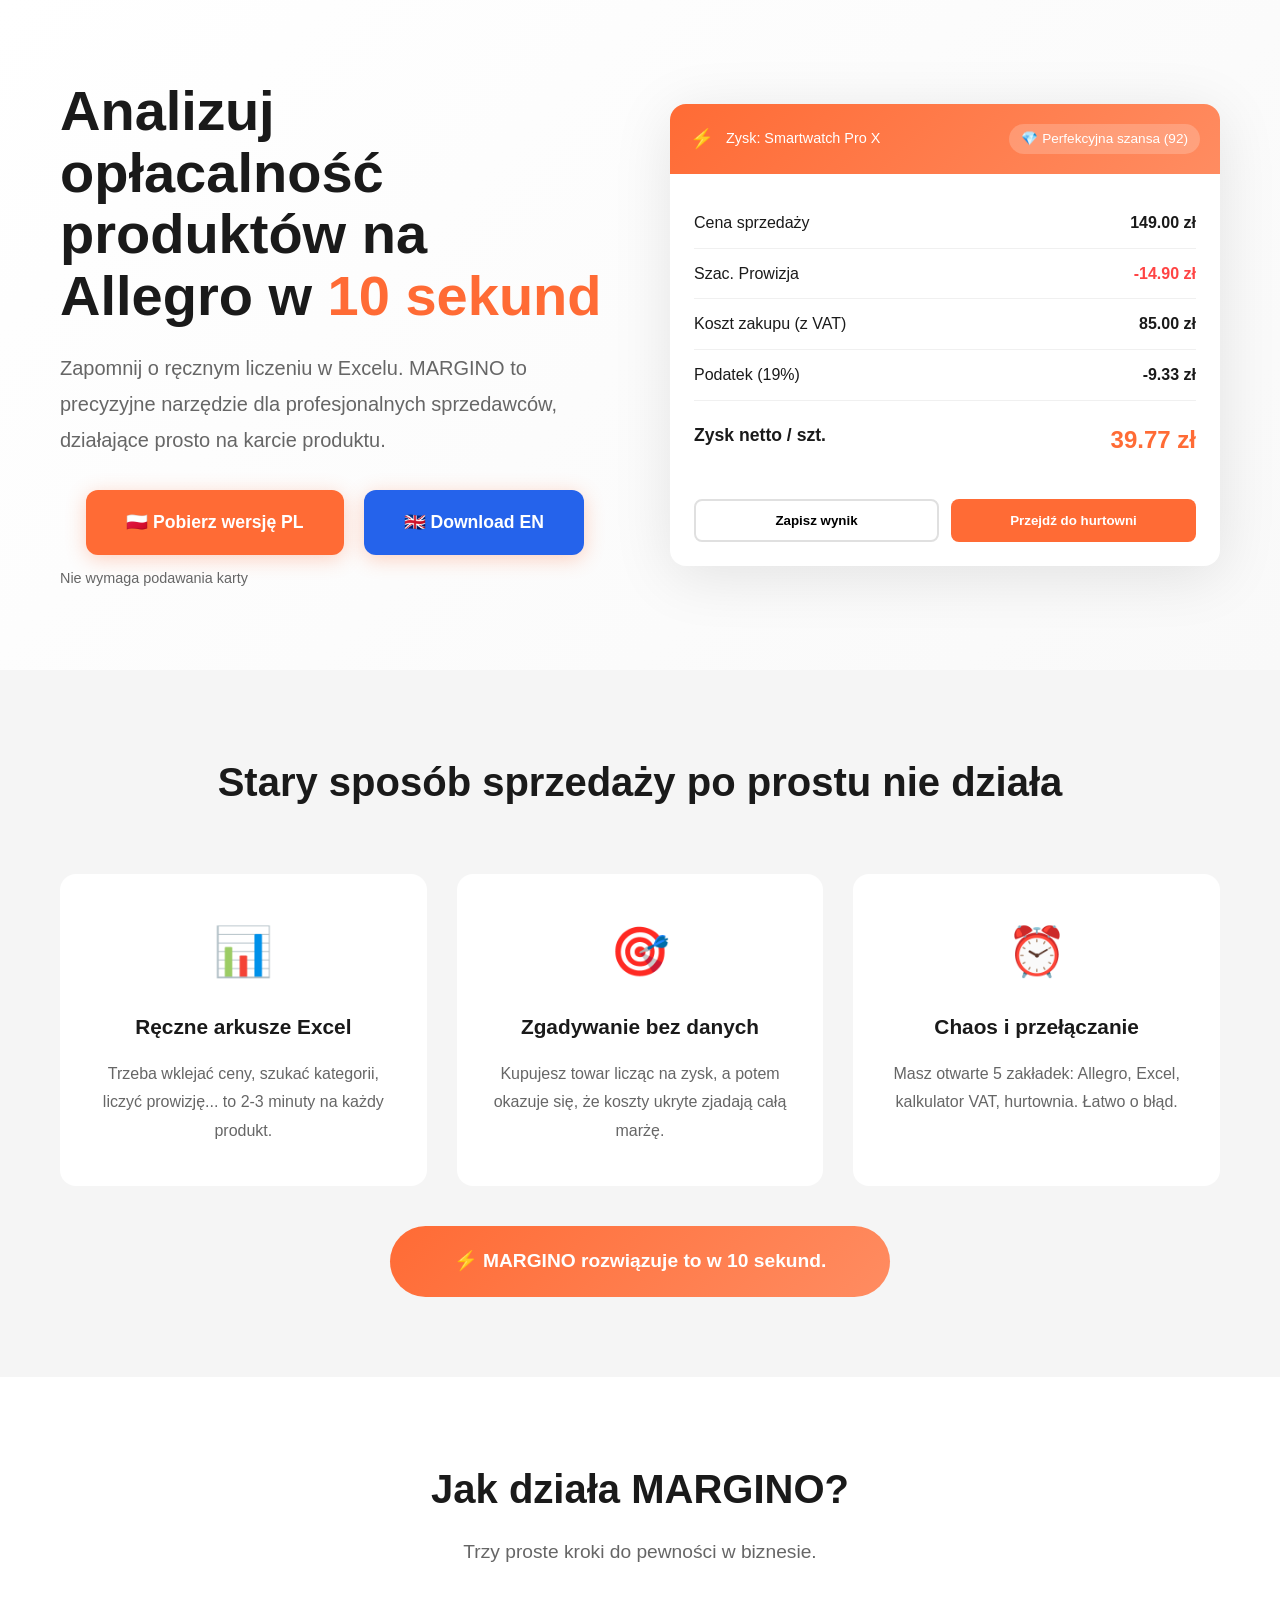
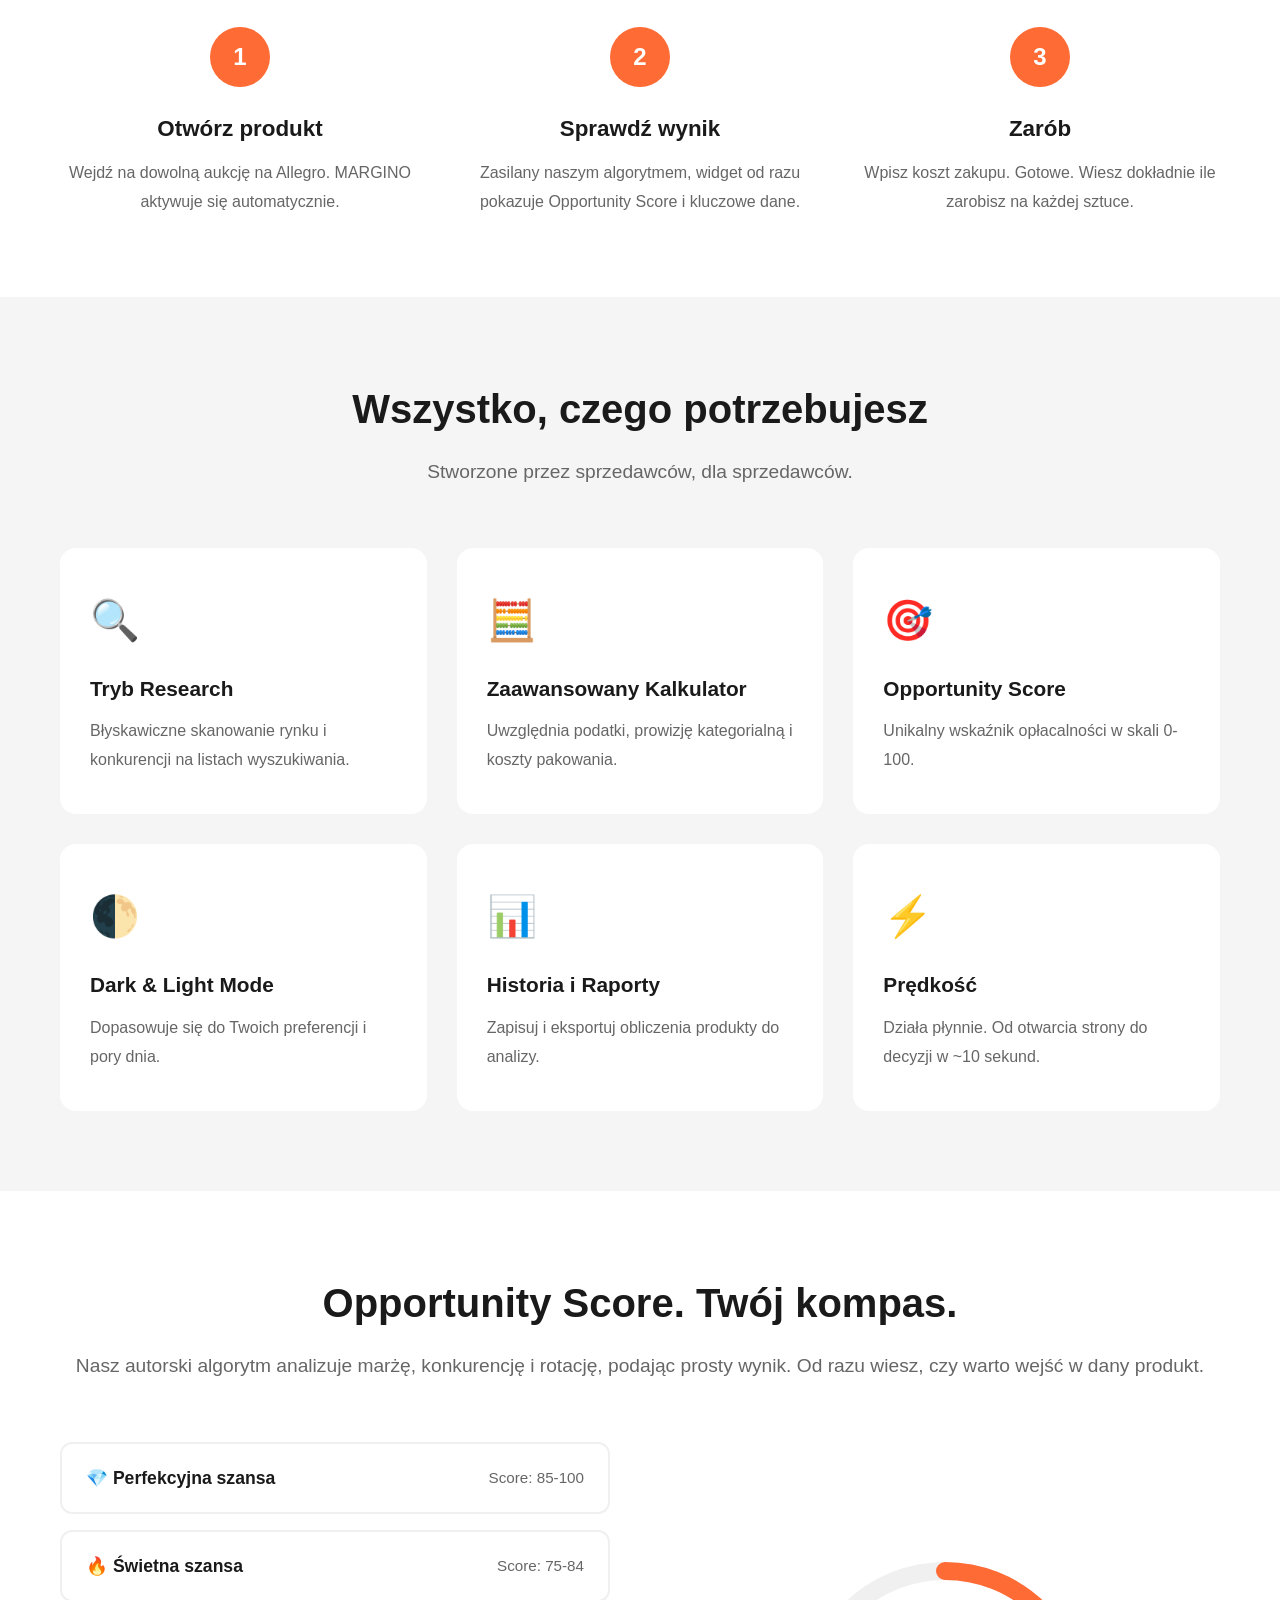
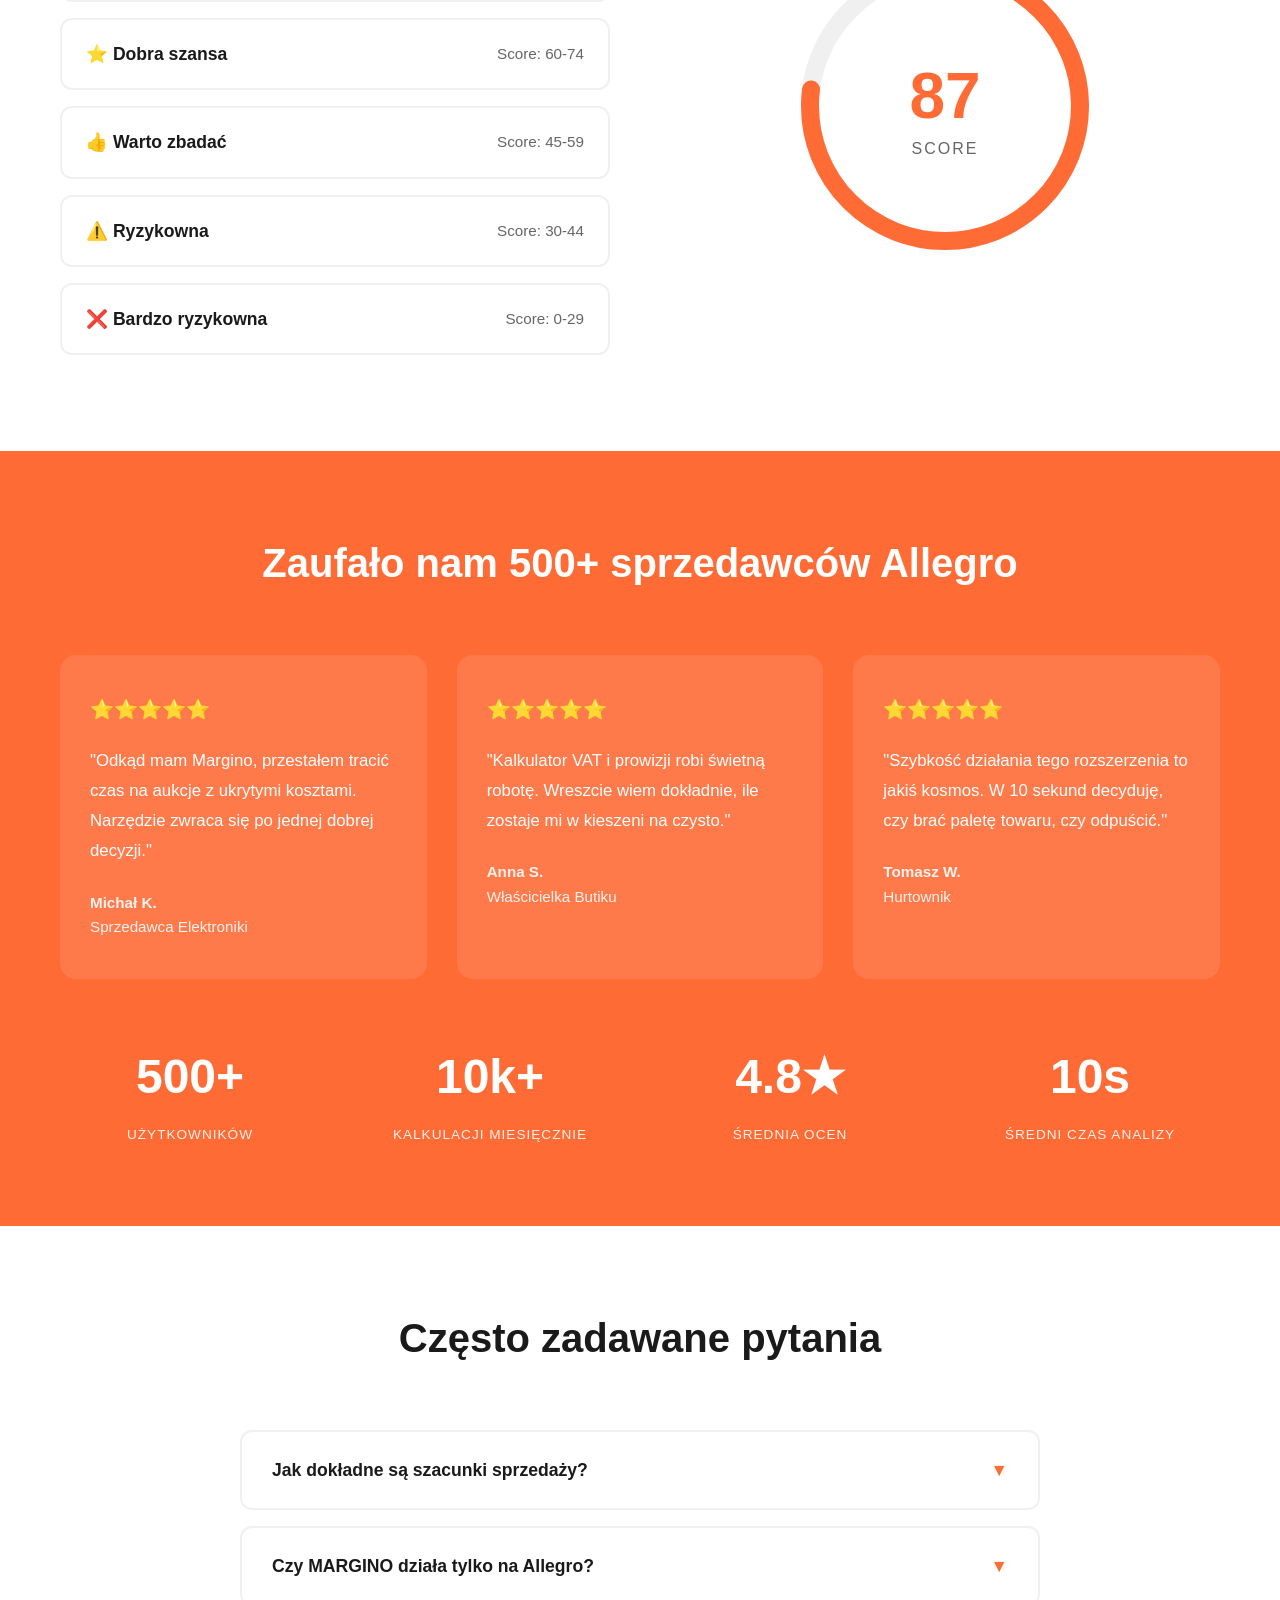
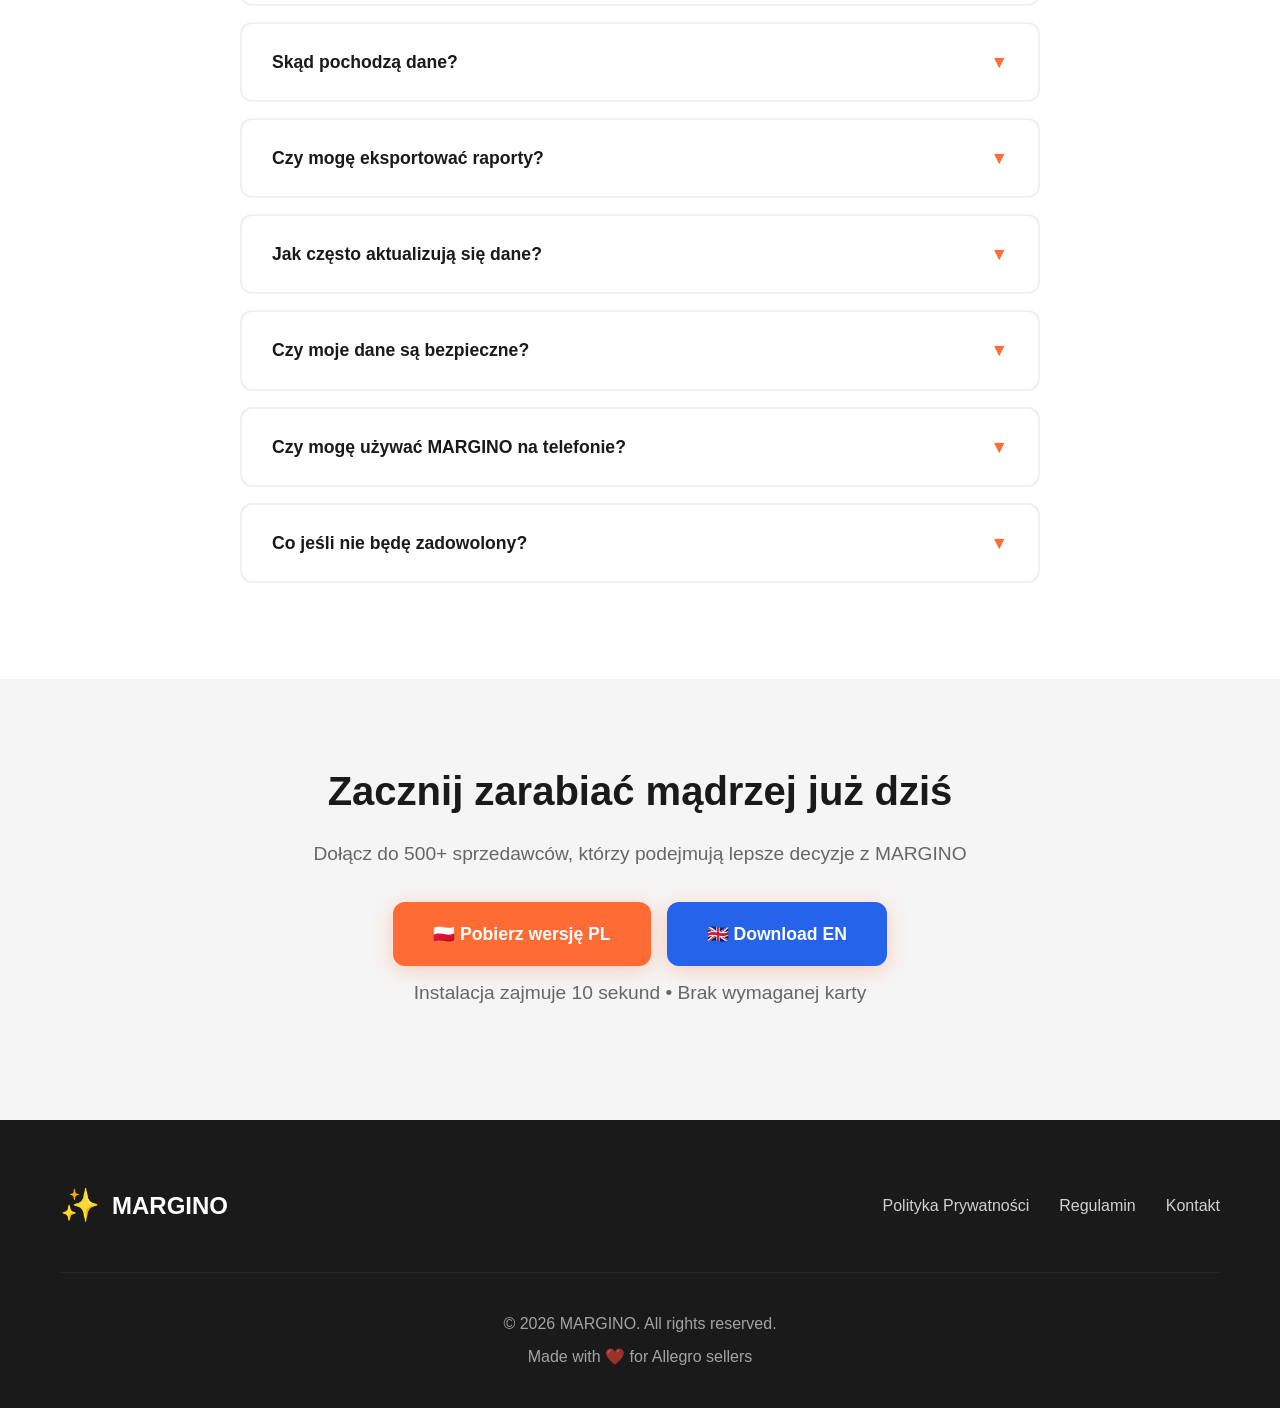
==== index.html @ a814ac91 "Add files via upload" ====
<!DOCTYPE html>
<html lang="pl">
<head>
    <meta charset="UTF-8">
    <meta name="viewport" content="width=device-width, initial-scale=1.0">
    <title>MARGINO - Unit Economics Calculator for Allegro</title>
    <link rel="stylesheet" href="style.css">
    <link rel="icon" type="image/x-icon" href="favicon.ico">
    <link rel="icon" type="image/png" href="favicon.png">
</head>
<body>
    <!-- HERO SECTION -->
    <section class="hero">
        <div class="container">
            <div class="hero-content">
                <div class="hero-left">
                    <h1>
                        Analizuj opłacalność produktów na Allegro w 
                        <span class="highlight">10 sekund</span>
                    </h1>
                    <p class="hero-description">
                        Zapomnij o ręcznym liczeniu w Excelu. MARGINO to precyzyjne narzędzie dla profesjonalnych sprzedawców, działające prosto na karcie produktu.
                    </p>
                    <div class="language-buttons">
                        <a href="https://chromewebstore.google.com/detail/margino-kalkulator-unit-e/cdjcccmcodccpoemkohonkpkbeaofabd?hl=pl" target="_blank" class="cta-button cta-pl">
                            🇵🇱 Pobierz wersję PL
                        </a>
                        <a href="#" class="cta-button cta-en">
                            🇬🇧 Download EN
                        </a>
                    </div>
                    <p class="cta-subtext">Nie wymaga podawania karty</p>
                </div>
                <div class="hero-right">
                    <div class="calculator-preview">
                        <div class="calc-header">
                            <span class="calc-icon">⚡</span>
                            <span>Zysk: Smartwatch Pro X</span>
                            <span class="calc-badge">💎 Perfekcyjna szansa (92)</span>
                        </div>
                        <div class="calc-body">
                            <div class="calc-row">
                                <span>Cena sprzedaży</span>
                                <span class="calc-value">149.00 zł</span>
                            </div>
                            <div class="calc-row">
                                <span>Szac. Prowizja</span>
                                <span class="calc-value negative">-14.90 zł</span>
                            </div>
                            <div class="calc-row">
                                <span>Koszt zakupu (z VAT)</span>
                                <span class="calc-value">85.00 zł</span>
                            </div>
                            <div class="calc-row">
                                <span>Podatek (19%)</span>
                                <span class="calc-value">-9.33 zł</span>
                            </div>
                            <div class="calc-total">
                                <span>Zysk netto / szt.</span>
                                <span class="calc-profit">39.77 zł</span>
                            </div>
                            <div class="calc-actions">
                                <button class="calc-btn-secondary">Zapisz wynik</button>
                                <button class="calc-btn-primary">Przejdź do hurtowni</button>
                            </div>
                        </div>
                    </div>
                </div>
            </div>
        </div>
    </section>

    <!-- OLD WAY SECTION -->
    <section class="old-way">
        <div class="container">
            <h2>Stary sposób sprzedaży po prostu nie działa</h2>
            <div class="pain-points">
                <div class="pain-card">
                    <div class="pain-icon">📊</div>
                    <h3>Ręczne arkusze Excel</h3>
                    <p>Trzeba wklejać ceny, szukać kategorii, liczyć prowizję... to 2-3 minuty na każdy produkt.</p>
                </div>
                <div class="pain-card">
                    <div class="pain-icon">🎯</div>
                    <h3>Zgadywanie bez danych</h3>
                    <p>Kupujesz towar licząc na zysk, a potem okazuje się, że koszty ukryte zjadają całą marżę.</p>
                </div>
                <div class="pain-card">
                    <div class="pain-icon">⏰</div>
                    <h3>Chaos i przełączanie</h3>
                    <p>Masz otwarte 5 zakładek: Allegro, Excel, kalkulator VAT, hurtownia. Łatwo o błąd.</p>
                </div>
            </div>
            <div class="solution-badge">
                ⚡ MARGINO rozwiązuje to w 10 sekund.
            </div>
        </div>
    </section>

    <!-- HOW IT WORKS -->
    <section class="how-it-works">
        <div class="container">
            <h2>Jak działa MARGINO?</h2>
            <p class="section-subtitle">Trzy proste kroki do pewności w biznesie.</p>
            <div class="steps">
                <div class="step">
                    <div class="step-number">1</div>
                    <h3>Otwórz produkt</h3>
                    <p>Wejdź na dowolną aukcję na Allegro. MARGINO aktywuje się automatycznie.</p>
                </div>
                <div class="step">
                    <div class="step-number">2</div>
                    <h3>Sprawdź wynik</h3>
                    <p>Zasilany naszym algorytmem, widget od razu pokazuje Opportunity Score i kluczowe dane.</p>
                </div>
                <div class="step">
                    <div class="step-number">3</div>
                    <h3>Zarób</h3>
                    <p>Wpisz koszt zakupu. Gotowe. Wiesz dokładnie ile zarobisz na każdej sztuce.</p>
                </div>
            </div>
        </div>
    </section>

    <!-- FEATURES -->
    <section class="features">
        <div class="container">
            <h2>Wszystko, czego potrzebujesz</h2>
            <p class="section-subtitle">Stworzone przez sprzedawców, dla sprzedawców.</p>
            <div class="features-grid">
                <div class="feature-card">
                    <div class="feature-icon">🔍</div>
                    <h3>Tryb Research</h3>
                    <p>Błyskawiczne skanowanie rynku i konkurencji na listach wyszukiwania.</p>
                </div>
                <div class="feature-card">
                    <div class="feature-icon">🧮</div>
                    <h3>Zaawansowany Kalkulator</h3>
                    <p>Uwzględnia podatki, prowizję kategorialną i koszty pakowania.</p>
                </div>
                <div class="feature-card">
                    <div class="feature-icon">🎯</div>
                    <h3>Opportunity Score</h3>
                    <p>Unikalny wskaźnik opłacalności w skali 0-100.</p>
                </div>
                <div class="feature-card">
                    <div class="feature-icon">🌓</div>
                    <h3>Dark & Light Mode</h3>
                    <p>Dopasowuje się do Twoich preferencji i pory dnia.</p>
                </div>
                <div class="feature-card">
                    <div class="feature-icon">📊</div>
                    <h3>Historia i Raporty</h3>
                    <p>Zapisuj i eksportuj obliczenia produkty do analizy.</p>
                </div>
                <div class="feature-card">
                    <div class="feature-icon">⚡</div>
                    <h3>Prędkość</h3>
                    <p>Działa płynnie. Od otwarcia strony do decyzji w ~10 sekund.</p>
                </div>
            </div>
        </div>
    </section>

    <!-- OPPORTUNITY SCORE -->
    <section class="opportunity-section">
        <div class="container">
            <h2>Opportunity Score. Twój kompas.</h2>
            <p class="section-subtitle">
                Nasz autorski algorytm analizuje marżę, konkurencję i rotację, podając prosty wynik. Od razu wiesz, czy warto wejść w dany produkt.
            </p>
            <div class="opportunity-content">
                <div class="opportunity-left">
                    <div class="score-card">
                        <div class="score-label">💎 Perfekcyjna szansa</div>
                        <div class="score-range">Score: 85-100</div>
                    </div>
                    <div class="score-card">
                        <div class="score-label">🔥 Świetna szansa</div>
                        <div class="score-range">Score: 75-84</div>
                    </div>
                    <div class="score-card">
                        <div class="score-label">⭐ Dobra szansa</div>
                        <div class="score-range">Score: 60-74</div>
                    </div>
                    <div class="score-card">
                        <div class="score-label">👍 Warto zbadać</div>
                        <div class="score-range">Score: 45-59</div>
                    </div>
                    <div class="score-card">
                        <div class="score-label">⚠️ Ryzykowna</div>
                        <div class="score-range">Score: 30-44</div>
                    </div>
                    <div class="score-card">
                        <div class="score-label">❌ Bardzo ryzykowna</div>
                        <div class="score-range">Score: 0-29</div>
                    </div>
                </div>
                <div class="opportunity-right">
                    <div class="score-circle">
                        <svg viewBox="0 0 200 200">
                            <circle cx="100" cy="100" r="90" fill="none" stroke="#f0f0f0" stroke-width="12"/>
                            <circle cx="100" cy="100" r="90" fill="none" stroke="#FF6B35" stroke-width="12" 
                                    stroke-dasharray="565" stroke-dashoffset="130" stroke-linecap="round"
                                    transform="rotate(-90 100 100)"/>
                        </svg>
                        <div class="score-number">87</div>
                        <div class="score-text">SCORE</div>
                    </div>
                </div>
            </div>
        </div>
    </section>

    <!-- SOCIAL PROOF -->
    <section class="social-proof">
        <div class="container">
            <h2>Zaufało nam 500+ sprzedawców Allegro</h2>
            <div class="testimonials">
                <div class="testimonial">
                    <div class="stars">⭐⭐⭐⭐⭐</div>
                    <p>"Odkąd mam Margino, przestałem tracić czas na aukcje z ukrytymi kosztami. Narzędzie zwraca się po jednej dobrej decyzji."</p>
                    <div class="author">
                        <strong>Michał K.</strong><br>
                        Sprzedawca Elektroniki
                    </div>
                </div>
                <div class="testimonial">
                    <div class="stars">⭐⭐⭐⭐⭐</div>
                    <p>"Kalkulator VAT i prowizji robi świetną robotę. Wreszcie wiem dokładnie, ile zostaje mi w kieszeni na czysto."</p>
                    <div class="author">
                        <strong>Anna S.</strong><br>
                        Właścicielka Butiku
                    </div>
                </div>
                <div class="testimonial">
                    <div class="stars">⭐⭐⭐⭐⭐</div>
                    <p>"Szybkość działania tego rozszerzenia to jakiś kosmos. W 10 sekund decyduję, czy brać paletę towaru, czy odpuścić."</p>
                    <div class="author">
                        <strong>Tomasz W.</strong><br>
                        Hurtownik
                    </div>
                </div>
            </div>
            <div class="stats">
                <div class="stat">
                    <div class="stat-number">500+</div>
                    <div class="stat-label">UŻYTKOWNIKÓW</div>
                </div>
                <div class="stat">
                    <div class="stat-number">10k+</div>
                    <div class="stat-label">KALKULACJI MIESIĘCZNIE</div>
                </div>
                <div class="stat">
                    <div class="stat-number">4.8★</div>
                    <div class="stat-label">ŚREDNIA OCEN</div>
                </div>
                <div class="stat">
                    <div class="stat-number">10s</div>
                    <div class="stat-label">ŚREDNI CZAS ANALIZY</div>
                </div>
            </div>
        </div>
    </section>

    <!-- FAQ -->
    <section class="faq">
        <div class="container">
            <h2>Często zadawane pytania</h2>
            <div class="faq-list">
                <div class="faq-item">
                    <div class="faq-question">
                        Jak dokładne są szacunki sprzedaży?
                        <span class="faq-arrow">▼</span>
                    </div>
                    <div class="faq-answer">
                        <p>Nasze szacunki bazują na publicznych danych z Allegro oraz własnym algorytmie analizującym historię sprzedaży podobnych produktów. Dokładność wynosi średnio 85-90%, ale pamiętaj, że rzeczywiste wyniki mogą się różnić w zależności od sezonowości, konkurencji i jakości oferty.</p>
                    </div>
                </div>
                <div class="faq-item">
                    <div class="faq-question">
                        Czy MARGINO działa tylko na Allegro?
                        <span class="faq-arrow">▼</span>
                    </div>
                    <div class="faq-answer">
                        <p>Tak, obecnie MARGINO jest zoptymalizowane wyłącznie dla platformy Allegro. Pracujemy nad wsparciem dla innych platform e-commerce w przyszłości.</p>
                    </div>
                </div>
                <div class="faq-item">
                    <div class="faq-question">
                        Skąd pochodzą dane?
                        <span class="faq-arrow">▼</span>
                    </div>
                    <div class="faq-answer">
                        <p>Pobieramy dane bezpośrednio ze stron produktów Allegro podczas Twojego przeglądania oraz z publicznych baz, nie łamiąc regulaminu platformy. Wszystkie informacje są dostępne publicznie i nie wymagają specjalnego dostępu.</p>
                    </div>
                </div>
                <div class="faq-item">
                    <div class="faq-question">
                        Czy mogę eksportować raporty?
                        <span class="faq-arrow">▼</span>
                    </div>
                    <div class="faq-answer">
                        <p>Tak! W wersji PRO możesz eksportować raporty do formatu CSV i Excel. Wersja darmowa pozwala na zapisywanie historii obliczeń w rozszerzeniu, ale bez możliwości eksportu.</p>
                    </div>
                </div>
                <div class="faq-item">
                    <div class="faq-question">
                        Jak często aktualizują się dane?
                        <span class="faq-arrow">▼</span>
                    </div>
                    <div class="faq-answer">
                        <p>Dane są pobierane w czasie rzeczywistym przy każdym otwarciu strony produktu. Szacunki sprzedaży i konkurencji aktualizują się automatycznie, więc zawsze widzisz najbardziej aktualne informacje.</p>
                    </div>
                </div>
                <div class="faq-item">
                    <div class="faq-question">
                        Czy moje dane są bezpieczne?
                        <span class="faq-arrow">▼</span>
                    </div>
                    <div class="faq-answer">
                        <p>Absolutnie. MARGINO działa lokalnie w Twojej przeglądarce i nie wysyła żadnych danych osobowych na zewnętrzne serwery. Wszystkie kalkulacje i zapisane oferty są przechowywane tylko na Twoim urządzeniu. Więcej w naszej <a href="privacy-policy.html">Polityce Prywatności</a>.</p>
                    </div>
                </div>
                <div class="faq-item">
                    <div class="faq-question">
                        Czy mogę używać MARGINO na telefonie?
                        <span class="faq-arrow">▼</span>
                    </div>
                    <div class="faq-answer">
                        <p>MARGINO działa obecnie tylko w przeglądarkach desktop Chrome, Edge i innych opartych na Chromium. Wersja mobilna jest w planach rozwojowych.</p>
                    </div>
                </div>
                <div class="faq-item">
                    <div class="faq-question">
                        Co jeśli nie będę zadowolony?
                        <span class="faq-arrow">▼</span>
                    </div>
                    <div class="faq-answer">
                        <p>Wersja darmowa jest całkowicie bezpłatna i możesz ją testować bez zobowiązań. Jeśli korzystasz z wersji PRO i nie jesteś zadowolony, oferujemy 14-dniową gwarancję zwrotu pieniędzy bez pytania o powód.</p>
                    </div>
                </div>
            </div>
        </div>
    </section>

    <!-- FOOTER CTA -->
    <section class="footer-cta">
        <div class="container">
            <h2>Zacznij zarabiać mądrzej już dziś</h2>
            <p>Dołącz do 500+ sprzedawców, którzy podejmują lepsze decyzje z MARGINO</p>
            <div style="display:flex;justify-content:center;align-items:center;gap:16px;flex-wrap:wrap;">
                <a href="https://chromewebstore.google.com/detail/margino-kalkulator-unit-e/cdjcccmcodccpoemkohonkpkbeaofabd?hl=pl" target="_blank" class="cta-button cta-pl" style="width:auto;">🇵🇱 Pobierz wersję PL</a>
                <a href="#" class="cta-button cta-en" style="width:auto;">🇬🇧 Download EN</a>
            </div>
            <p class="cta-subtext">Instalacja zajmuje 10 sekund • Brak wymaganej karty</p>
        </div>
    </section>

    <!-- FOOTER -->
    <footer class="footer">
        <div class="container">
            <div class="footer-content">
                <div class="footer-logo">
                    <span class="logo-icon">✨</span>
                    <span class="logo-text">MARGINO</span>
                </div>
                <div class="footer-links">
                    <a href="privacy-policy.html">Polityka Prywatności</a>
                    <a href="terms.html">Regulamin</a>
                    <a href="contact.html">Kontakt</a>
                </div>
            </div>
            <div class="footer-bottom">
                <p>© 2026 MARGINO. All rights reserved.</p>
                <p>Made with ❤️ for Allegro sellers</p>
            </div>
        </div>
    </footer>

    <script>
        // FAQ Accordion
        document.addEventListener('DOMContentLoaded', function() {
            const faqItems = document.querySelectorAll('.faq-item');
            
            faqItems.forEach(item => {
                const question = item.querySelector('.faq-question');
                
                question.addEventListener('click', () => {
                    // Close all other items
                    faqItems.forEach(otherItem => {
                        if (otherItem !== item && otherItem.classList.contains('active')) {
                            otherItem.classList.remove('active');
                        }
                    });
                    
                    // Toggle current item
                    item.classList.toggle('active');
                });
            });
        });
    </script>
</body>
</html>
---- style.css ----
* {
    margin: 0;
    padding: 0;
    box-sizing: border-box;
}

:root {
    --primary: #FF6B35;
    --primary-dark: #E85A28;
    --primary-light: #FF8C61;
    --dark: #1a1a1a;
    --gray: #666;
    --light-gray: #f5f5f5;
    --white: #ffffff;
}

body {
    font-family: -apple-system, BlinkMacSystemFont, 'Segoe UI', 'Roboto', sans-serif;
    line-height: 1.6;
    color: var(--dark);
}

.container {
    max-width: 1200px;
    margin: 0 auto;
    padding: 0 20px;
}

/* HERO SECTION */
.hero {
    background: linear-gradient(135deg, #fff 0%, #f9f9f9 100%);
    padding: 80px 0;
}

.hero-content {
    display: grid;
    grid-template-columns: 1fr 1fr;
    gap: 60px;
    align-items: center;
}

.hero h1 {
    font-size: 3.5rem;
    font-weight: 800;
    line-height: 1.1;
    margin-bottom: 24px;
    color: var(--dark);
}

.highlight {
    color: var(--primary);
}

.hero-description {
    font-size: 1.25rem;
    color: var(--gray);
    margin-bottom: 32px;
    line-height: 1.8;
}

.cta-button {
    display: inline-block;
    background: var(--primary);
    color: white;
    padding: 18px 40px;
    font-size: 1.1rem;
    font-weight: 600;
    border-radius: 12px;
    text-decoration: none;
    transition: all 0.3s;
    box-shadow: 0 4px 20px rgba(255, 107, 53, 0.3);
}

.cta-button:hover {
    background: var(--primary-dark);
    transform: translateY(-2px);
    box-shadow: 0 6px 30px rgba(255, 107, 53, 0.4);
}

.language-buttons {
    display: flex;
    flex-direction: row;
    justify-content: center;
    align-items: center;
    gap: 20px;
    flex-wrap: wrap;
    max-width: 700px;
    margin: 0 auto;
}

.language-buttons .cta-button {
    width: auto;
    text-align: center;
    padding: 18px 40px;
}

.cta-pl {
    background: var(--primary);
}

.cta-en {
    background: #2563eb;
}

.cta-en:hover {
    background: #1d4ed8;
}

@media (max-width: 768px) {
    .language-buttons {
        grid-template-columns: 1fr;
        max-width: 100%;
    }
}

.cta-subtext {
    color: var(--gray);
    font-size: 0.9rem;
    margin-top: 12px;
}

/* CALCULATOR PREVIEW */
.calculator-preview {
    background: white;
    border-radius: 16px;
    box-shadow: 0 10px 60px rgba(0,0,0,0.1);
    overflow: hidden;
}

.calc-header {
    background: linear-gradient(135deg, var(--primary) 0%, var(--primary-light) 100%);
    color: white;
    padding: 20px;
    display: flex;
    align-items: center;
    gap: 12px;
    font-size: 0.9rem;
}

.calc-icon {
    font-size: 1.2rem;
}

.calc-badge {
    margin-left: auto;
    background: rgba(255,255,255,0.2);
    padding: 4px 12px;
    border-radius: 20px;
    font-size: 0.85rem;
}

.calc-body {
    padding: 24px;
}

.calc-row {
    display: flex;
    justify-content: space-between;
    padding: 12px 0;
    border-bottom: 1px solid #f0f0f0;
}

.calc-value {
    font-weight: 600;
}

.negative {
    color: #ff4444;
}

.calc-total {
    display: flex;
    justify-content: space-between;
    padding: 20px 0;
    font-weight: 700;
    font-size: 1.1rem;
}

.calc-profit {
    color: var(--primary);
    font-size: 1.5rem;
}

.calc-actions {
    display: grid;
    grid-template-columns: 1fr 1fr;
    gap: 12px;
    margin-top: 20px;
}

.calc-btn-secondary {
    padding: 12px;
    border: 2px solid #e0e0e0;
    background: white;
    border-radius: 8px;
    font-weight: 600;
    cursor: pointer;
}

.calc-btn-primary {
    padding: 12px;
    background: var(--primary);
    color: white;
    border: none;
    border-radius: 8px;
    font-weight: 600;
    cursor: pointer;
}

/* OLD WAY SECTION */
.old-way {
    padding: 80px 0;
    background: var(--light-gray);
}

.old-way h2 {
    text-align: center;
    font-size: 2.5rem;
    margin-bottom: 60px;
}

.pain-points {
    display: grid;
    grid-template-columns: repeat(3, 1fr);
    gap: 30px;
    margin-bottom: 40px;
}

.pain-card {
    background: white;
    padding: 40px 30px;
    border-radius: 16px;
    text-align: center;
}

.pain-icon {
    font-size: 3rem;
    margin-bottom: 20px;
}

.pain-card h3 {
    font-size: 1.3rem;
    margin-bottom: 16px;
}

.pain-card p {
    color: var(--gray);
    line-height: 1.8;
}

.solution-badge {
    background: linear-gradient(135deg, var(--primary) 0%, var(--primary-light) 100%);
    color: white;
    text-align: center;
    padding: 20px;
    border-radius: 50px;
    font-weight: 600;
    font-size: 1.2rem;
    max-width: 500px;
    margin: 0 auto;
}

/* HOW IT WORKS */
.how-it-works {
    padding: 80px 0;
}

.how-it-works h2 {
    text-align: center;
    font-size: 2.5rem;
    margin-bottom: 16px;
}

.section-subtitle {
    text-align: center;
    font-size: 1.2rem;
    color: var(--gray);
    margin-bottom: 60px;
}

.steps {
    display: grid;
    grid-template-columns: repeat(3, 1fr);
    gap: 40px;
}

.step {
    text-align: center;
}

.step-number {
    width: 60px;
    height: 60px;
    background: var(--primary);
    color: white;
    border-radius: 50%;
    display: flex;
    align-items: center;
    justify-content: center;
    font-size: 1.5rem;
    font-weight: 700;
    margin: 0 auto 24px;
}

.step h3 {
    font-size: 1.4rem;
    margin-bottom: 12px;
}

.step p {
    color: var(--gray);
    line-height: 1.8;
}

/* FEATURES */
.features {
    padding: 80px 0;
    background: var(--light-gray);
}

.features h2 {
    text-align: center;
    font-size: 2.5rem;
    margin-bottom: 16px;
}

.features-grid {
    display: grid;
    grid-template-columns: repeat(3, 1fr);
    gap: 30px;
}

.feature-card {
    background: white;
    padding: 40px 30px;
    border-radius: 16px;
    transition: transform 0.3s;
}

.feature-card:hover {
    transform: translateY(-5px);
}

.feature-icon {
    font-size: 2.5rem;
    margin-bottom: 20px;
}

.feature-card h3 {
    font-size: 1.3rem;
    margin-bottom: 12px;
}

.feature-card p {
    color: var(--gray);
    line-height: 1.8;
}

/* OPPORTUNITY SECTION */
.opportunity-section {
    padding: 80px 0;
}

.opportunity-section h2 {
    text-align: center;
    font-size: 2.5rem;
    margin-bottom: 16px;
}

.opportunity-content {
    display: grid;
    grid-template-columns: 1fr 1fr;
    gap: 60px;
    margin-top: 60px;
}

.score-card {
    background: white;
    border: 2px solid #f0f0f0;
    padding: 20px 24px;
    border-radius: 12px;
    margin-bottom: 16px;
    display: flex;
    justify-content: space-between;
    align-items: center;
}

.score-label {
    font-weight: 600;
    font-size: 1.1rem;
}

.score-range {
    color: var(--gray);
    font-size: 0.95rem;
}

.opportunity-right {
    display: flex;
    align-items: center;
    justify-content: center;
}

.score-circle {
    position: relative;
    width: 300px;
    height: 300px;
}

.score-circle svg {
    width: 100%;
    height: 100%;
}

.score-number {
    position: absolute;
    top: 50%;
    left: 50%;
    transform: translate(-50%, -60%);
    font-size: 4rem;
    font-weight: 800;
    color: var(--primary);
}

.score-text {
    position: absolute;
    top: 60%;
    left: 50%;
    transform: translateX(-50%);
    font-size: 1rem;
    color: var(--gray);
    letter-spacing: 2px;
}

/* SOCIAL PROOF */
.social-proof {
    padding: 80px 0;
    background: var(--primary);
    color: white;
}

.social-proof h2 {
    text-align: center;
    font-size: 2.5rem;
    margin-bottom: 60px;
}

.testimonials {
    display: grid;
    grid-template-columns: repeat(3, 1fr);
    gap: 30px;
    margin-bottom: 60px;
}

.testimonial {
    background: rgba(255,255,255,0.1);
    padding: 40px 30px;
    border-radius: 16px;
}

.stars {
    font-size: 1.2rem;
    margin-bottom: 20px;
}

.testimonial p {
    font-size: 1.05rem;
    line-height: 1.8;
    margin-bottom: 24px;
}

.author {
    font-size: 0.95rem;
    opacity: 0.9;
}

.stats {
    display: grid;
    grid-template-columns: repeat(4, 1fr);
    gap: 40px;
    text-align: center;
}

.stat-number {
    font-size: 3rem;
    font-weight: 800;
    margin-bottom: 8px;
}

.stat-label {
    font-size: 0.85rem;
    opacity: 0.9;
    letter-spacing: 1px;
}

/* FAQ */
.faq {
    padding: 80px 0;
}

.faq h2 {
    text-align: center;
    font-size: 2.5rem;
    margin-bottom: 60px;
}

.faq-list {
    max-width: 800px;
    margin: 0 auto;
}

.faq-item {
    background: white;
    border: 2px solid #f0f0f0;
    padding: 0;
    border-radius: 12px;
    margin-bottom: 16px;
    cursor: pointer;
    transition: all 0.3s;
    overflow: hidden;
}

.faq-item:hover {
    border-color: var(--primary);
}

.faq-item.active {
    border-color: var(--primary);
}

.faq-question {
    font-weight: 600;
    font-size: 1.1rem;
    padding: 24px 30px;
    display: flex;
    justify-content: space-between;
    align-items: center;
    user-select: none;
}

.faq-arrow {
    transition: transform 0.3s;
    color: var(--primary);
}

.faq-item.active .faq-arrow {
    transform: rotate(180deg);
}

.faq-answer {
    max-height: 0;
    overflow: hidden;
    transition: max-height 0.3s ease-out;
    padding: 0 30px;
}

.faq-item.active .faq-answer {
    max-height: 500px;
    padding: 0 30px 24px;
}

.faq-answer p {
    color: var(--gray);
    line-height: 1.8;
    margin: 0;
}

.faq-answer a {
    color: var(--primary);
    text-decoration: none;
}

.faq-answer a:hover {
    text-decoration: underline;
}

/* FOOTER CTA */
.footer-cta {
    padding: 80px 0;
    background: var(--light-gray);
    text-align: center;
}

.footer-cta h2 {
    font-size: 2.5rem;
    margin-bottom: 16px;
}

.footer-cta p {
    font-size: 1.2rem;
    color: var(--gray);
    margin-bottom: 32px;
}

/* FOOTER */
.footer {
    background: var(--dark);
    color: white;
    padding: 60px 0 30px;
}

.footer-content {
    display: flex;
    justify-content: space-between;
    align-items: center;
    margin-bottom: 40px;
}

.footer-logo {
    display: flex;
    align-items: center;
    gap: 12px;
    font-size: 1.5rem;
    font-weight: 700;
}

.logo-icon {
    font-size: 2rem;
}

.footer-links {
    display: flex;
    gap: 30px;
}

.footer-links a {
    color: white;
    text-decoration: none;
    opacity: 0.8;
    transition: opacity 0.3s;
}

.footer-links a:hover {
    opacity: 1;
}

.footer-bottom {
    text-align: center;
    padding-top: 30px;
    border-top: 1px solid rgba(255,255,255,0.1);
    opacity: 0.6;
}

.footer-bottom p {
    margin: 8px 0;
}

/* RESPONSIVE */
@media (max-width: 968px) {
    .hero-content {
        grid-template-columns: 1fr;
        gap: 40px;
    }
    
    .hero h1 {
        font-size: 2.5rem;
    }
    
    .pain-points,
    .steps,
    .features-grid,
    .testimonials {
        grid-template-columns: 1fr;
    }
    
    .opportunity-content {
        grid-template-columns: 1fr;
    }
    
    .stats {
        grid-template-columns: repeat(2, 1fr);
    }
}
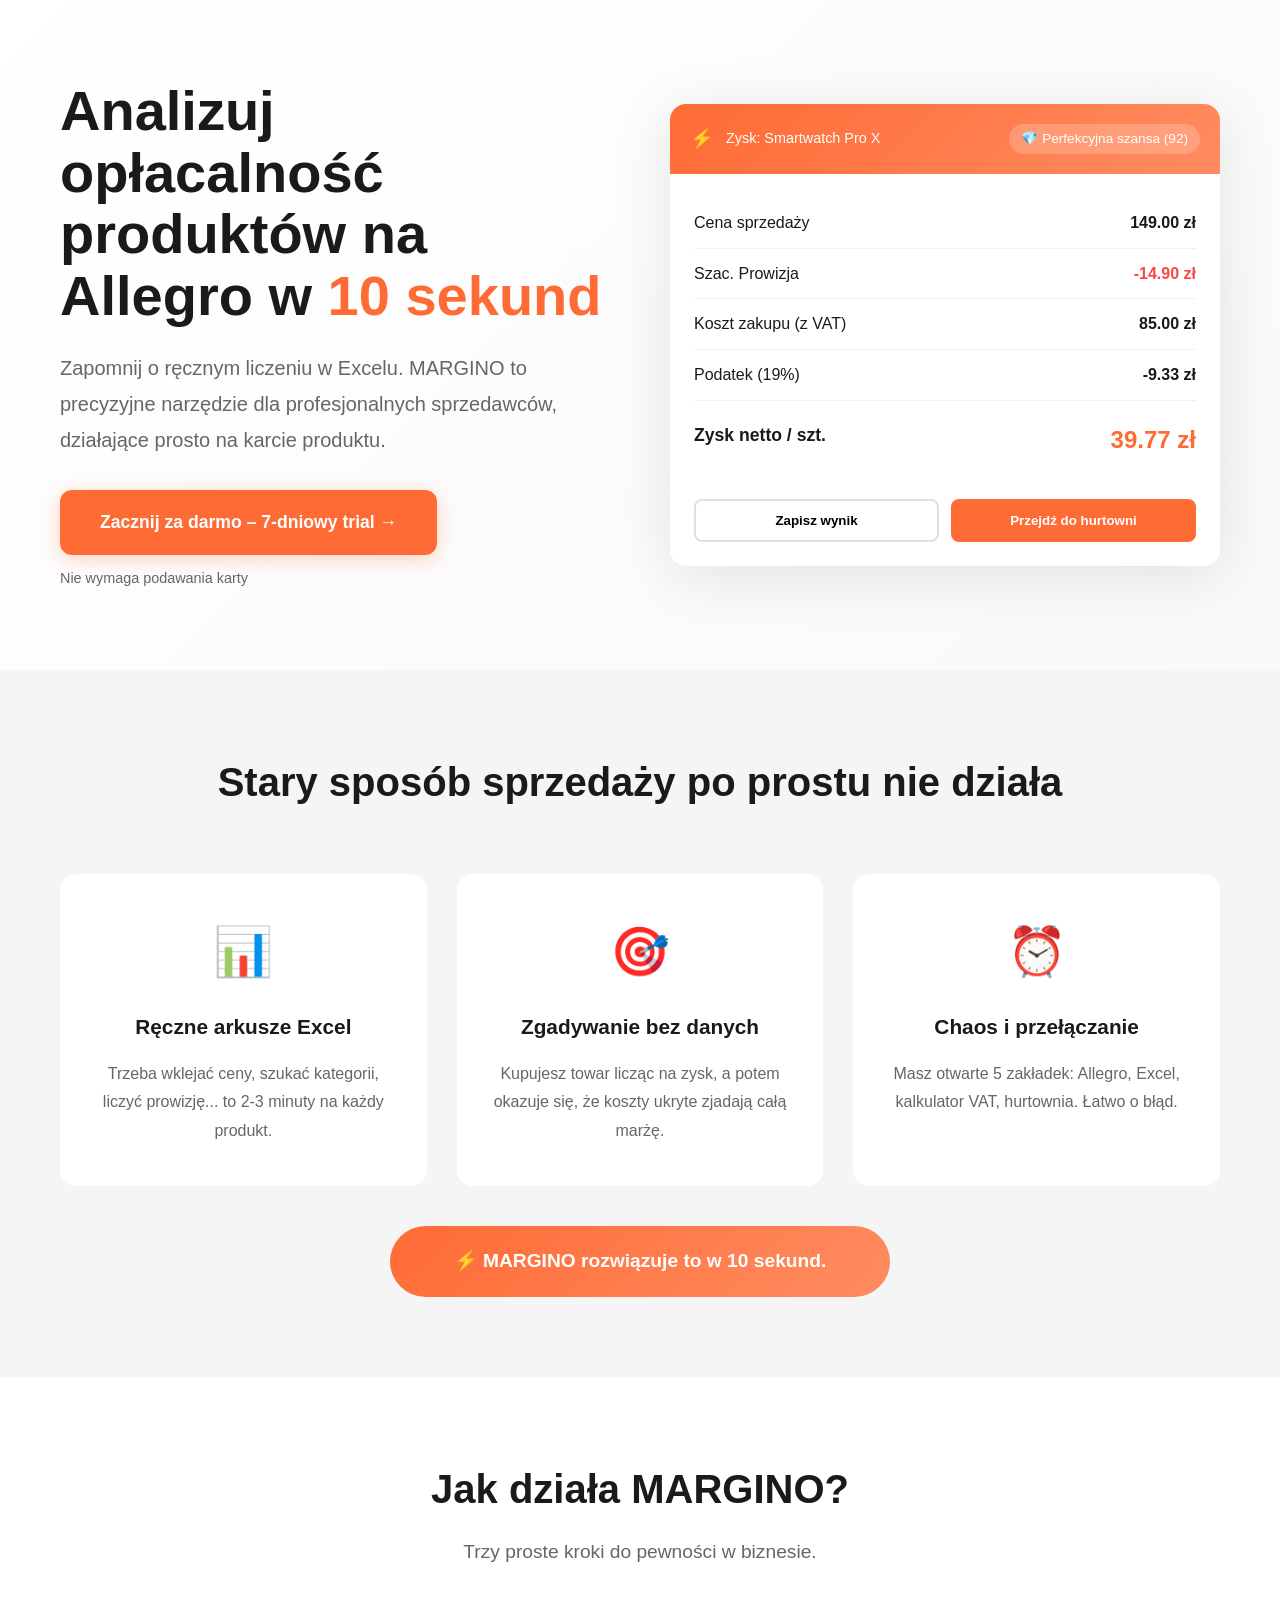
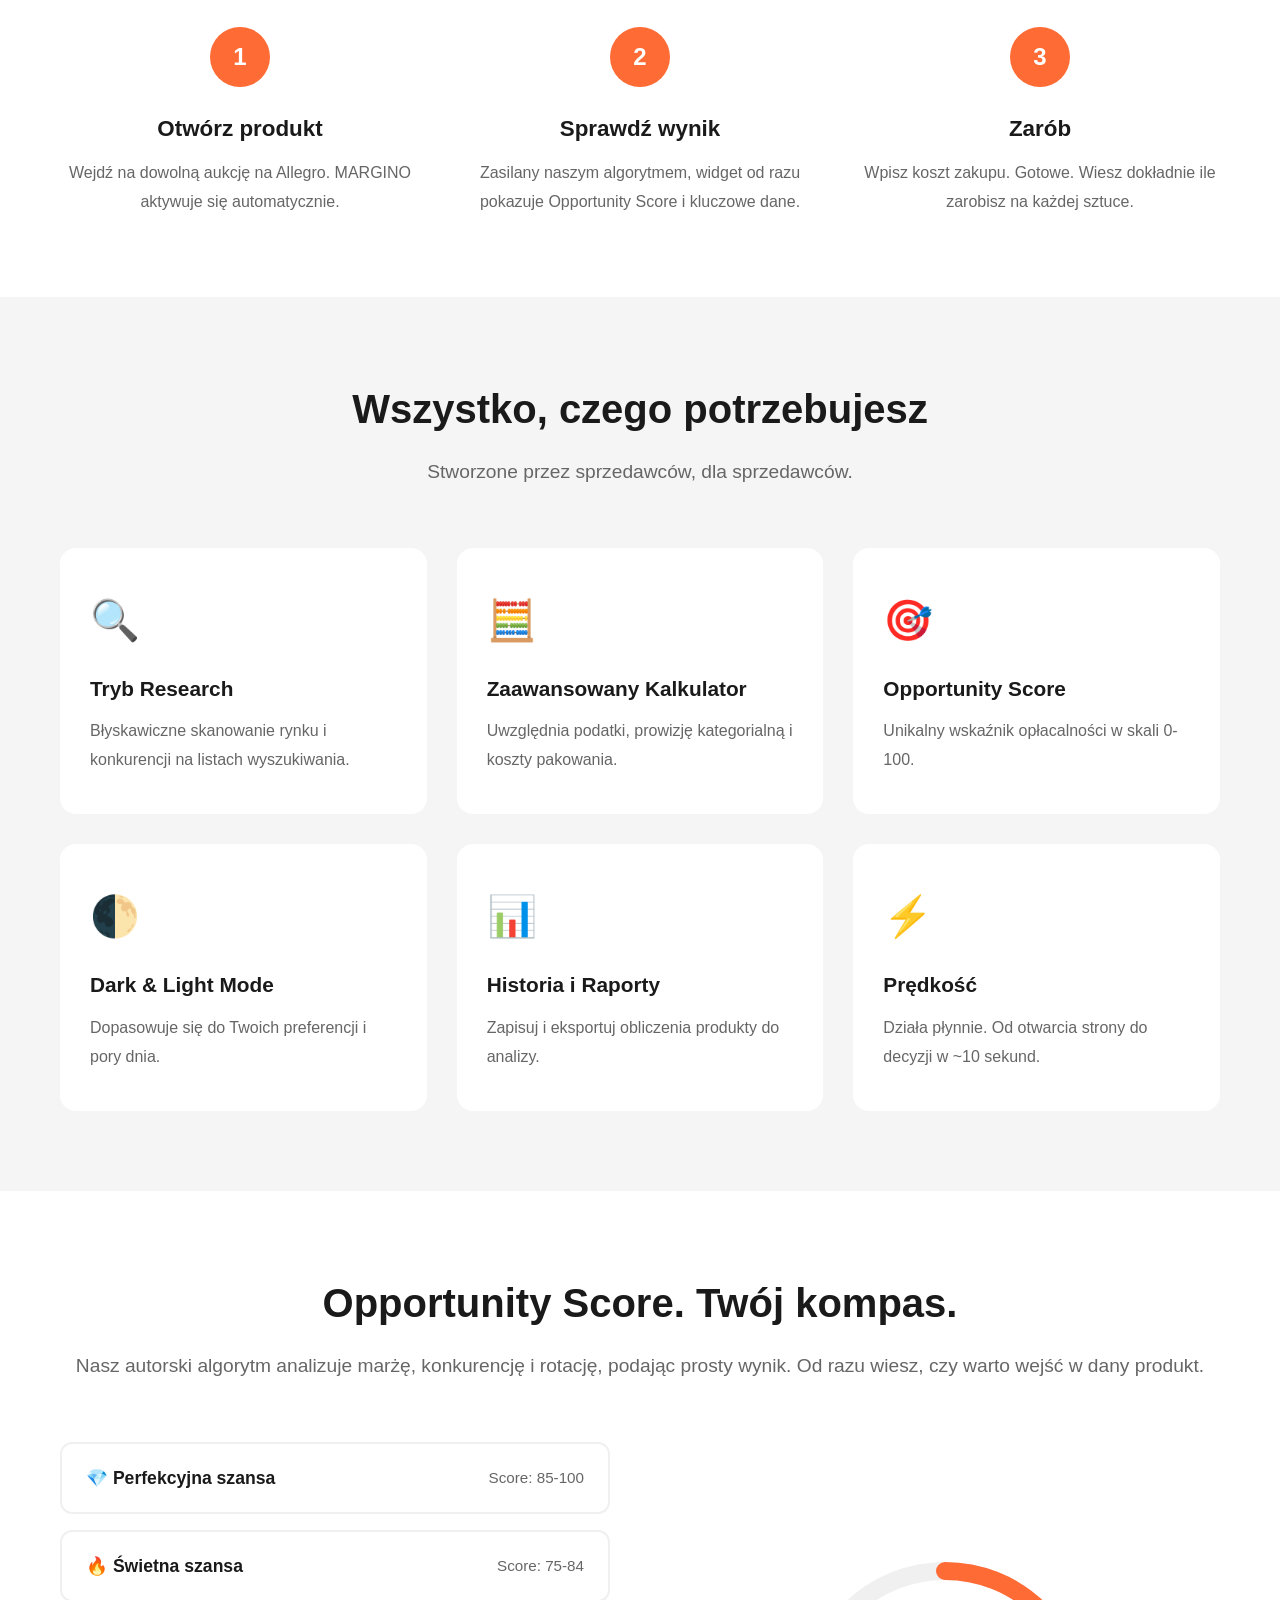
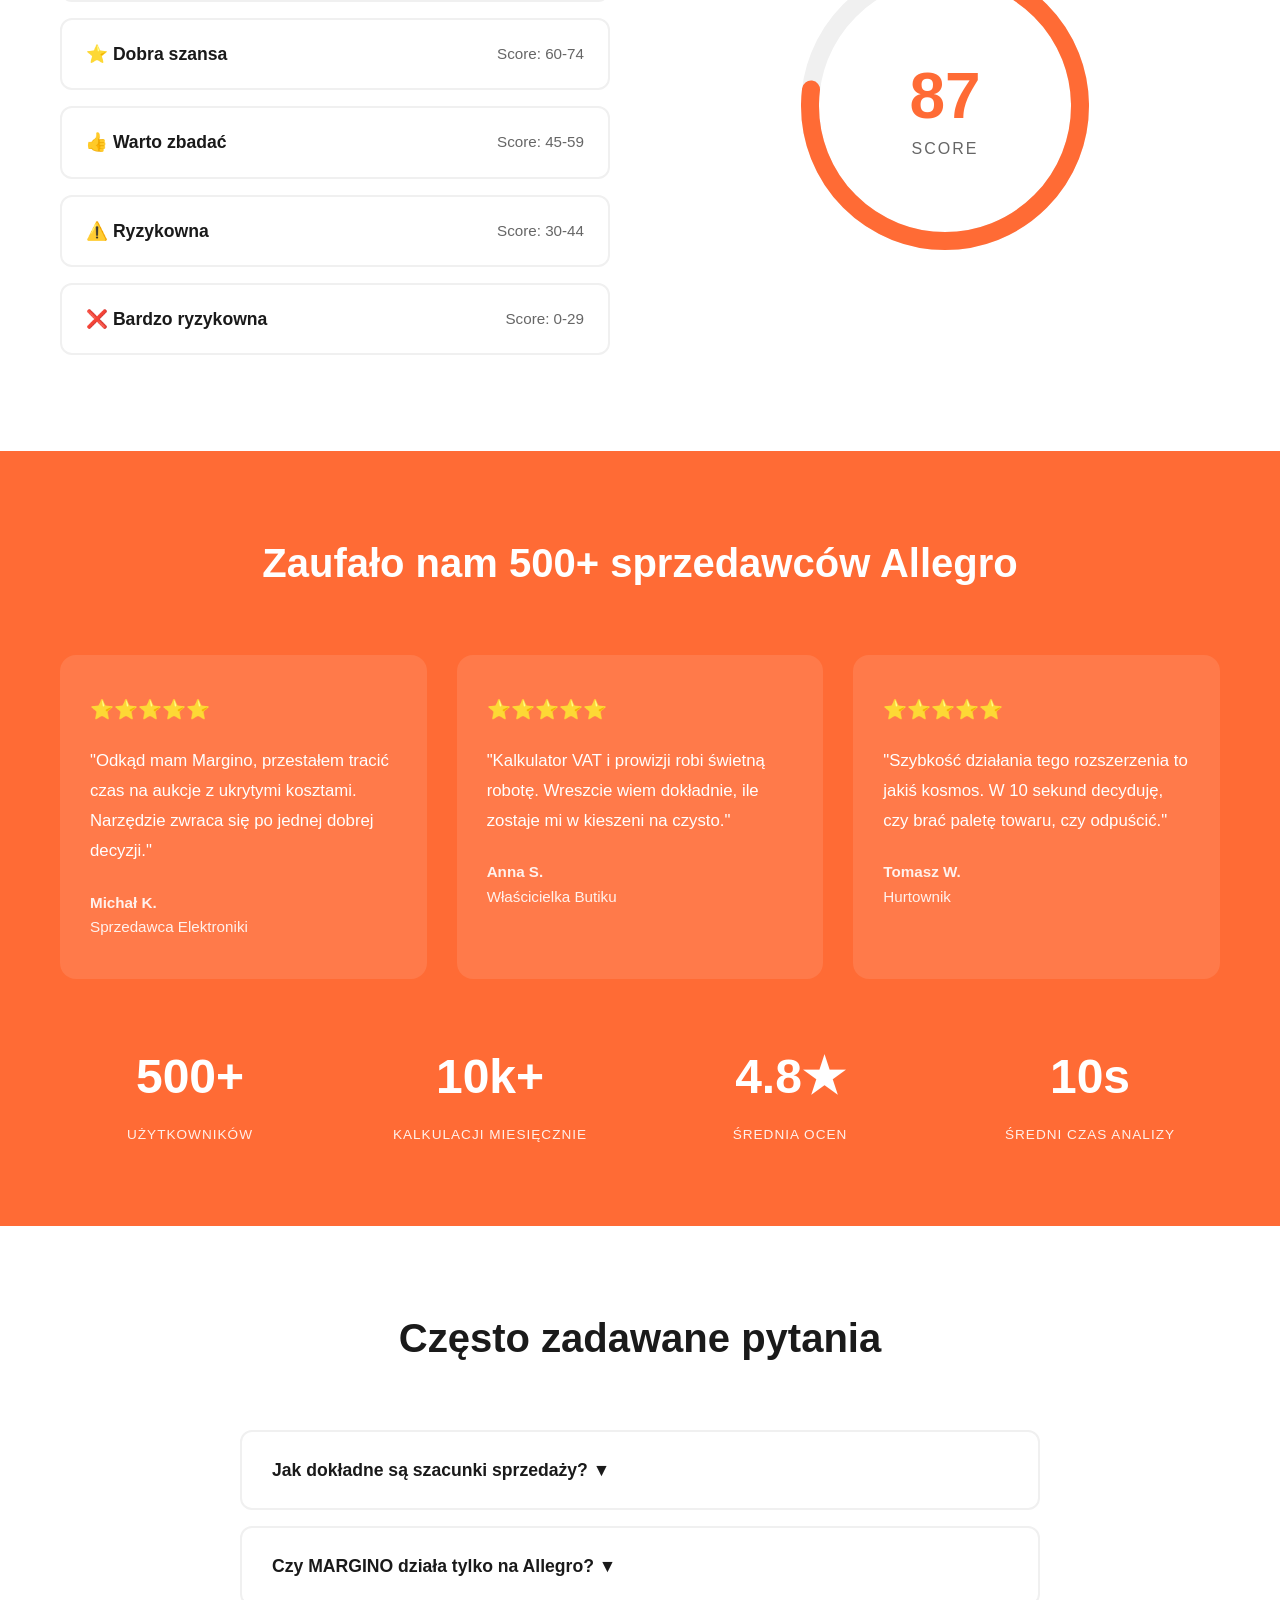
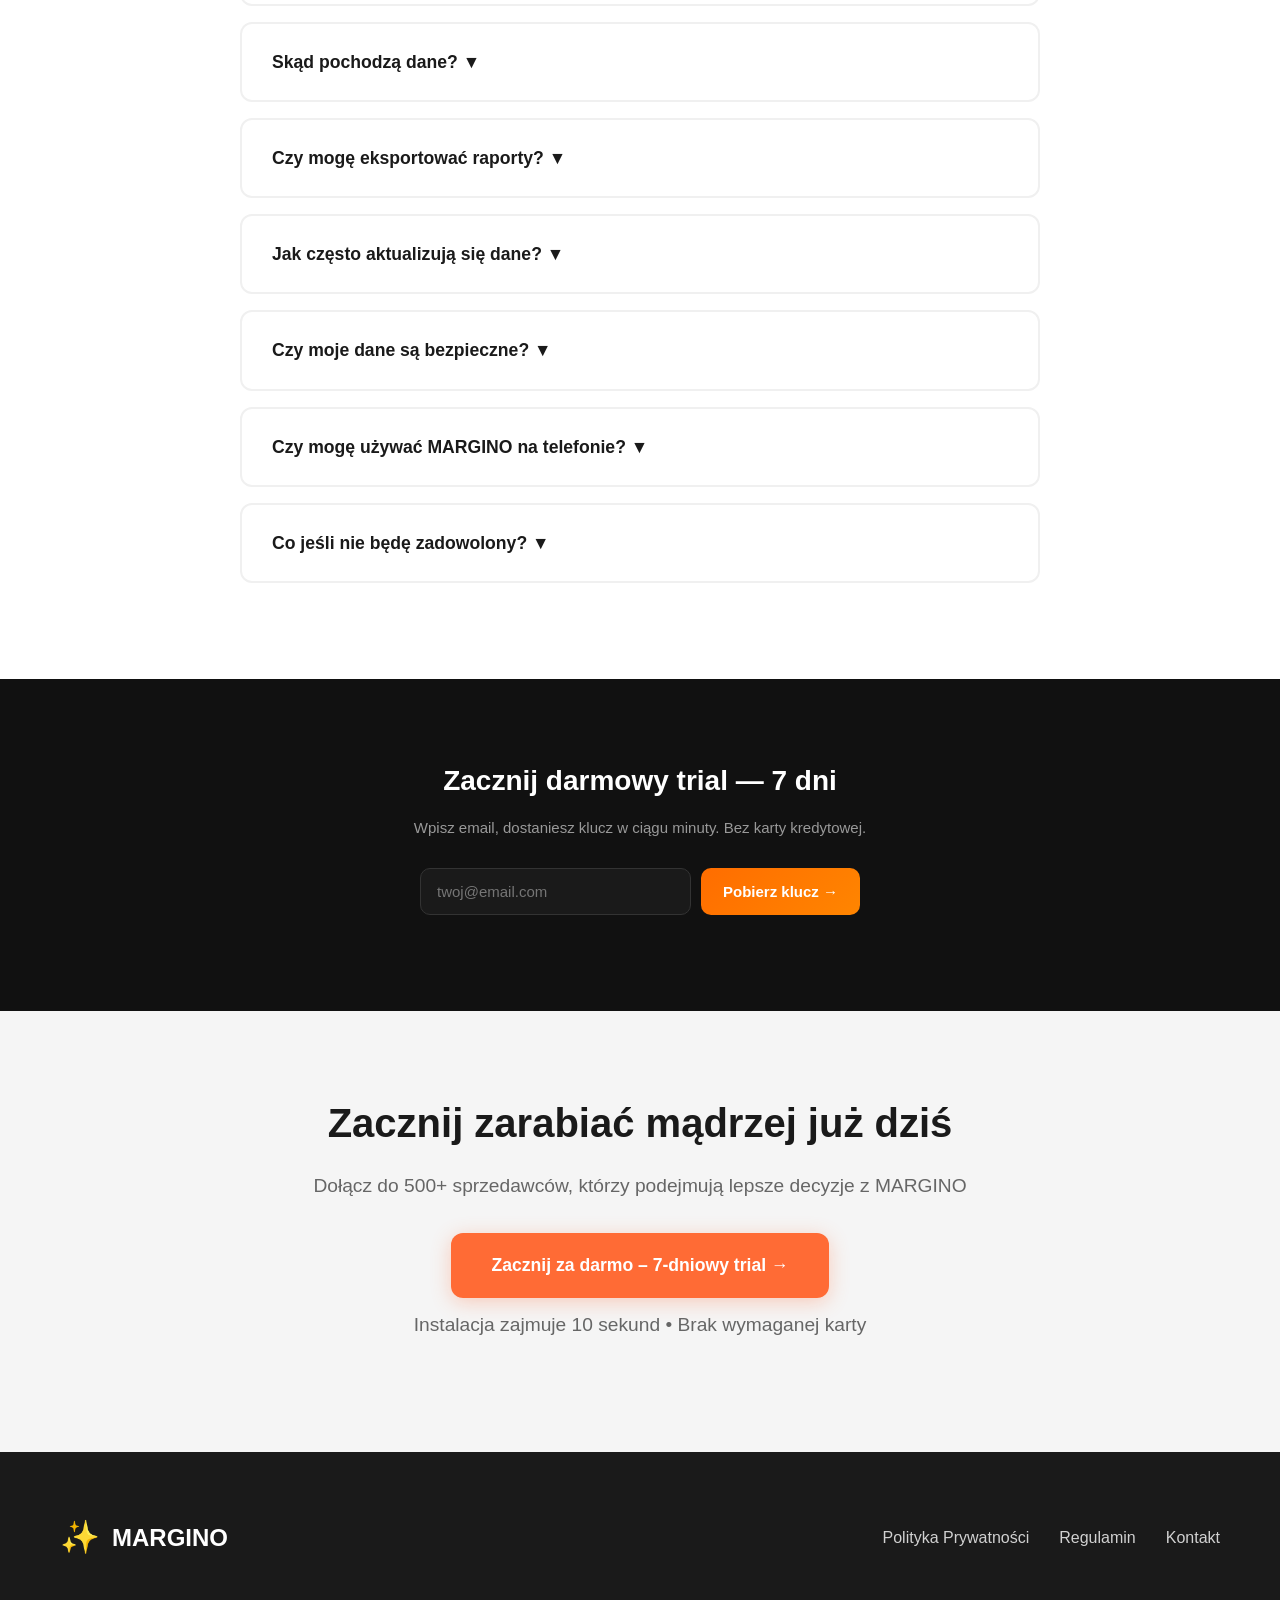
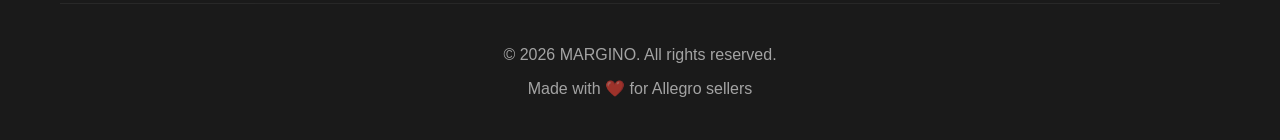
==== commit 75991af6: "Add files via upload" ====
--- a/index.html
+++ b/index.html
@@ -5,8 +5,6 @@
     <meta name="viewport" content="width=device-width, initial-scale=1.0">
     <title>MARGINO - Unit Economics Calculator for Allegro</title>
     <link rel="stylesheet" href="style.css">
-    <link rel="icon" type="image/x-icon" href="favicon.ico">
-    <link rel="icon" type="image/png" href="favicon.png">
 </head>
 <body>
     <!-- HERO SECTION -->
@@ -15,20 +13,15 @@
             <div class="hero-content">
                 <div class="hero-left">
                     <h1>
-                        Analizuj opłacalność produktów na Allegro w 
+                        Analizuj opłacalność produktów na Allegro w
                         <span class="highlight">10 sekund</span>
                     </h1>
                     <p class="hero-description">
                         Zapomnij o ręcznym liczeniu w Excelu. MARGINO to precyzyjne narzędzie dla profesjonalnych sprzedawców, działające prosto na karcie produktu.
                     </p>
-                    <div class="language-buttons">
-                        <a href="https://chromewebstore.google.com/detail/margino-kalkulator-unit-e/cdjcccmcodccpoemkohonkpkbeaofabd?hl=pl" target="_blank" class="cta-button cta-pl">
-                            🇵🇱 Pobierz wersję PL
-                        </a>
-                        <a href="#" class="cta-button cta-en">
-                            🇬🇧 Download EN
-                        </a>
-                    </div>
+                    <a href="#trial" class="cta-button">
+                        Zacznij za darmo – 7-dniowy trial →
+                    </a>
                     <p class="cta-subtext">Nie wymaga podawania karty</p>
                 </div>
                 <div class="hero-right">
@@ -200,7 +193,7 @@
                     <div class="score-circle">
                         <svg viewBox="0 0 200 200">
                             <circle cx="100" cy="100" r="90" fill="none" stroke="#f0f0f0" stroke-width="12"/>
-                            <circle cx="100" cy="100" r="90" fill="none" stroke="#FF6B35" stroke-width="12" 
+                            <circle cx="100" cy="100" r="90" fill="none" stroke="#FF6B35" stroke-width="12"
                                     stroke-dasharray="565" stroke-dashoffset="130" stroke-linecap="round"
                                     transform="rotate(-90 100 100)"/>
                         </svg>
@@ -269,90 +262,159 @@
             <h2>Często zadawane pytania</h2>
             <div class="faq-list">
                 <div class="faq-item">
-                    <div class="faq-question">
-                        Jak dokładne są szacunki sprzedaży?
-                        <span class="faq-arrow">▼</span>
-                    </div>
-                    <div class="faq-answer">
-                        <p>Nasze szacunki bazują na publicznych danych z Allegro oraz własnym algorytmie analizującym historię sprzedaży podobnych produktów. Dokładność wynosi średnio 85-90%, ale pamiętaj, że rzeczywiste wyniki mogą się różnić w zależności od sezonowości, konkurencji i jakości oferty.</p>
-                    </div>
-                </div>
-                <div class="faq-item">
-                    <div class="faq-question">
-                        Czy MARGINO działa tylko na Allegro?
-                        <span class="faq-arrow">▼</span>
-                    </div>
-                    <div class="faq-answer">
-                        <p>Tak, obecnie MARGINO jest zoptymalizowane wyłącznie dla platformy Allegro. Pracujemy nad wsparciem dla innych platform e-commerce w przyszłości.</p>
-                    </div>
-                </div>
-                <div class="faq-item">
-                    <div class="faq-question">
-                        Skąd pochodzą dane?
-                        <span class="faq-arrow">▼</span>
-                    </div>
-                    <div class="faq-answer">
-                        <p>Pobieramy dane bezpośrednio ze stron produktów Allegro podczas Twojego przeglądania oraz z publicznych baz, nie łamiąc regulaminu platformy. Wszystkie informacje są dostępne publicznie i nie wymagają specjalnego dostępu.</p>
-                    </div>
-                </div>
-                <div class="faq-item">
-                    <div class="faq-question">
-                        Czy mogę eksportować raporty?
-                        <span class="faq-arrow">▼</span>
-                    </div>
-                    <div class="faq-answer">
-                        <p>Tak! W wersji PRO możesz eksportować raporty do formatu CSV i Excel. Wersja darmowa pozwala na zapisywanie historii obliczeń w rozszerzeniu, ale bez możliwości eksportu.</p>
-                    </div>
-                </div>
-                <div class="faq-item">
-                    <div class="faq-question">
-                        Jak często aktualizują się dane?
-                        <span class="faq-arrow">▼</span>
-                    </div>
-                    <div class="faq-answer">
-                        <p>Dane są pobierane w czasie rzeczywistym przy każdym otwarciu strony produktu. Szacunki sprzedaży i konkurencji aktualizują się automatycznie, więc zawsze widzisz najbardziej aktualne informacje.</p>
-                    </div>
-                </div>
-                <div class="faq-item">
-                    <div class="faq-question">
-                        Czy moje dane są bezpieczne?
-                        <span class="faq-arrow">▼</span>
-                    </div>
-                    <div class="faq-answer">
-                        <p>Absolutnie. MARGINO działa lokalnie w Twojej przeglądarce i nie wysyła żadnych danych osobowych na zewnętrzne serwery. Wszystkie kalkulacje i zapisane oferty są przechowywane tylko na Twoim urządzeniu. Więcej w naszej <a href="privacy-policy.html">Polityce Prywatności</a>.</p>
-                    </div>
-                </div>
-                <div class="faq-item">
-                    <div class="faq-question">
-                        Czy mogę używać MARGINO na telefonie?
-                        <span class="faq-arrow">▼</span>
-                    </div>
-                    <div class="faq-answer">
-                        <p>MARGINO działa obecnie tylko w przeglądarkach desktop Chrome, Edge i innych opartych na Chromium. Wersja mobilna jest w planach rozwojowych.</p>
-                    </div>
-                </div>
-                <div class="faq-item">
-                    <div class="faq-question">
-                        Co jeśli nie będę zadowolony?
-                        <span class="faq-arrow">▼</span>
-                    </div>
-                    <div class="faq-answer">
-                        <p>Wersja darmowa jest całkowicie bezpłatna i możesz ją testować bez zobowiązań. Jeśli korzystasz z wersji PRO i nie jesteś zadowolony, oferujemy 14-dniową gwarancję zwrotu pieniędzy bez pytania o powód.</p>
-                    </div>
-                </div>
-            </div>
-        </div>
-    </section>
+                    <div class="faq-question">Jak dokładne są szacunki sprzedaży? ▼</div>
+                </div>
+                <div class="faq-item">
+                    <div class="faq-question">Czy MARGINO działa tylko na Allegro? ▼</div>
+                </div>
+                <div class="faq-item">
+                    <div class="faq-question">Skąd pochodzą dane? ▼</div>
+                </div>
+                <div class="faq-item">
+                    <div class="faq-question">Czy mogę eksportować raporty? ▼</div>
+                </div>
+                <div class="faq-item">
+                    <div class="faq-question">Jak często aktualizują się dane? ▼</div>
+                </div>
+                <div class="faq-item">
+                    <div class="faq-question">Czy moje dane są bezpieczne? ▼</div>
+                </div>
+                <div class="faq-item">
+                    <div class="faq-question">Czy mogę używać MARGINO na telefonie? ▼</div>
+                </div>
+                <div class="faq-item">
+                    <div class="faq-question">Co jeśli nie będę zadowolony? ▼</div>
+                </div>
+            </div>
+        </div>
+    </section>
+
+    <!-- TRIAL FORM -->
+    <section class="trial-section" id="trial">
+      <div class="container">
+        <div class="trial-box">
+          <h2>Zacznij darmowy trial — 7 dni</h2>
+          <p class="trial-sub">Wpisz email, dostaniesz klucz w ciągu minuty. Bez karty kredytowej.</p>
+          <div class="trial-form" id="trial-form">
+            <input
+              type="email"
+              id="trial-email"
+              placeholder="twoj@email.com"
+              autocomplete="email"
+            />
+            <button type="button" id="trial-btn" onclick="startTrial()">
+              Pobierz klucz →
+            </button>
+          </div>
+          <div id="trial-success" style="display:none;color:#30d158;font-size:15px;font-weight:600;margin-top:8px;">
+            ✅ Sprawdź skrzynkę — klucz jest już w drodze!
+          </div>
+          <div id="trial-error" style="display:none;color:#ff453a;font-size:14px;margin-top:8px;"></div>
+        </div>
+      </div>
+    </section>
+
+    <style>
+      .trial-section {
+        padding: 80px 20px;
+        background: #111;
+      }
+      .trial-box {
+        max-width: 520px;
+        margin: 0 auto;
+        text-align: center;
+      }
+      .trial-box h2 {
+        font-size: 28px;
+        font-weight: 700;
+        color: #fff;
+        margin-bottom: 12px;
+      }
+      .trial-sub {
+        color: #999;
+        font-size: 15px;
+        margin-bottom: 28px;
+      }
+      .trial-form {
+        display: flex;
+        gap: 10px;
+        max-width: 440px;
+        margin: 0 auto 16px;
+      }
+      .trial-form input {
+        flex: 1;
+        padding: 14px 16px;
+        border-radius: 10px;
+        border: 1px solid #333;
+        background: #1a1a1a;
+        color: #fff;
+        font-size: 15px;
+        outline: none;
+      }
+      .trial-form input:focus { border-color: #ff6d00; }
+      .trial-form button {
+        padding: 14px 22px;
+        background: linear-gradient(135deg, #ff6d00, #ff8500);
+        color: #fff;
+        border: none;
+        border-radius: 10px;
+        font-size: 15px;
+        font-weight: 600;
+        cursor: pointer;
+        white-space: nowrap;
+        transition: opacity .2s;
+      }
+      .trial-form button:disabled { opacity: .5; cursor: not-allowed; }
+    </style>
+
+    <script>
+      async function startTrial() {
+        const email = document.getElementById("trial-email").value.trim();
+        const btn = document.getElementById("trial-btn");
+        const errEl = document.getElementById("trial-error");
+        const successEl = document.getElementById("trial-success");
+
+        errEl.style.display = "none";
+        errEl.textContent = "";
+
+        if (!email || !email.includes("@")) {
+          errEl.textContent = "Podaj poprawny adres email.";
+          errEl.style.display = "block";
+          return;
+        }
+
+        btn.disabled = true;
+        btn.textContent = "Wysyłanie…";
+
+        try {
+          const res = await fetch("https://eyzhhgvjlnlsvwehxvkb.supabase.co/functions/v1/create-trial", {
+            method: "POST",
+            headers: { "Content-Type": "application/json" },
+            body: JSON.stringify({ email }),
+          });
+          const data = await res.json();
+
+          if (data.success) {
+            document.getElementById("trial-form").style.display = "none";
+            successEl.style.display = "block";
+          } else {
+            throw new Error(data.error || "Coś poszło nie tak");
+          }
+        } catch (e) {
+          errEl.textContent = e.message || "Spróbuj ponownie za chwilę.";
+          errEl.style.display = "block";
+          btn.disabled = false;
+          btn.textContent = "Pobierz klucz →";
+        }
+      }
+    </script>
 
     <!-- FOOTER CTA -->
     <section class="footer-cta">
         <div class="container">
             <h2>Zacznij zarabiać mądrzej już dziś</h2>
             <p>Dołącz do 500+ sprzedawców, którzy podejmują lepsze decyzje z MARGINO</p>
-            <div style="display:flex;justify-content:center;align-items:center;gap:16px;flex-wrap:wrap;">
-                <a href="https://chromewebstore.google.com/detail/margino-kalkulator-unit-e/cdjcccmcodccpoemkohonkpkbeaofabd?hl=pl" target="_blank" class="cta-button cta-pl" style="width:auto;">🇵🇱 Pobierz wersję PL</a>
-                <a href="#" class="cta-button cta-en" style="width:auto;">🇬🇧 Download EN</a>
-            </div>
+            <a href="#trial" class="cta-button">Zacznij za darmo – 7-dniowy trial →</a>
             <p class="cta-subtext">Instalacja zajmuje 10 sekund • Brak wymaganej karty</p>
         </div>
     </section>
@@ -366,9 +428,9 @@
                     <span class="logo-text">MARGINO</span>
                 </div>
                 <div class="footer-links">
-                    <a href="privacy-policy.html">Polityka Prywatności</a>
-                    <a href="terms.html">Regulamin</a>
-                    <a href="contact.html">Kontakt</a>
+                    <a href="#">Polityka Prywatności</a>
+                    <a href="#">Regulamin</a>
+                    <a href="mailto:call2margino@gmail.com">Kontakt</a>
                 </div>
             </div>
             <div class="footer-bottom">
@@ -377,28 +439,5 @@
             </div>
         </div>
     </footer>
-
-    <script>
-        // FAQ Accordion
-        document.addEventListener('DOMContentLoaded', function() {
-            const faqItems = document.querySelectorAll('.faq-item');
-            
-            faqItems.forEach(item => {
-                const question = item.querySelector('.faq-question');
-                
-                question.addEventListener('click', () => {
-                    // Close all other items
-                    faqItems.forEach(otherItem => {
-                        if (otherItem !== item && otherItem.classList.contains('active')) {
-                            otherItem.classList.remove('active');
-                        }
-                    });
-                    
-                    // Toggle current item
-                    item.classList.toggle('active');
-                });
-            });
-        });
-    </script>
 </body>
 </html>
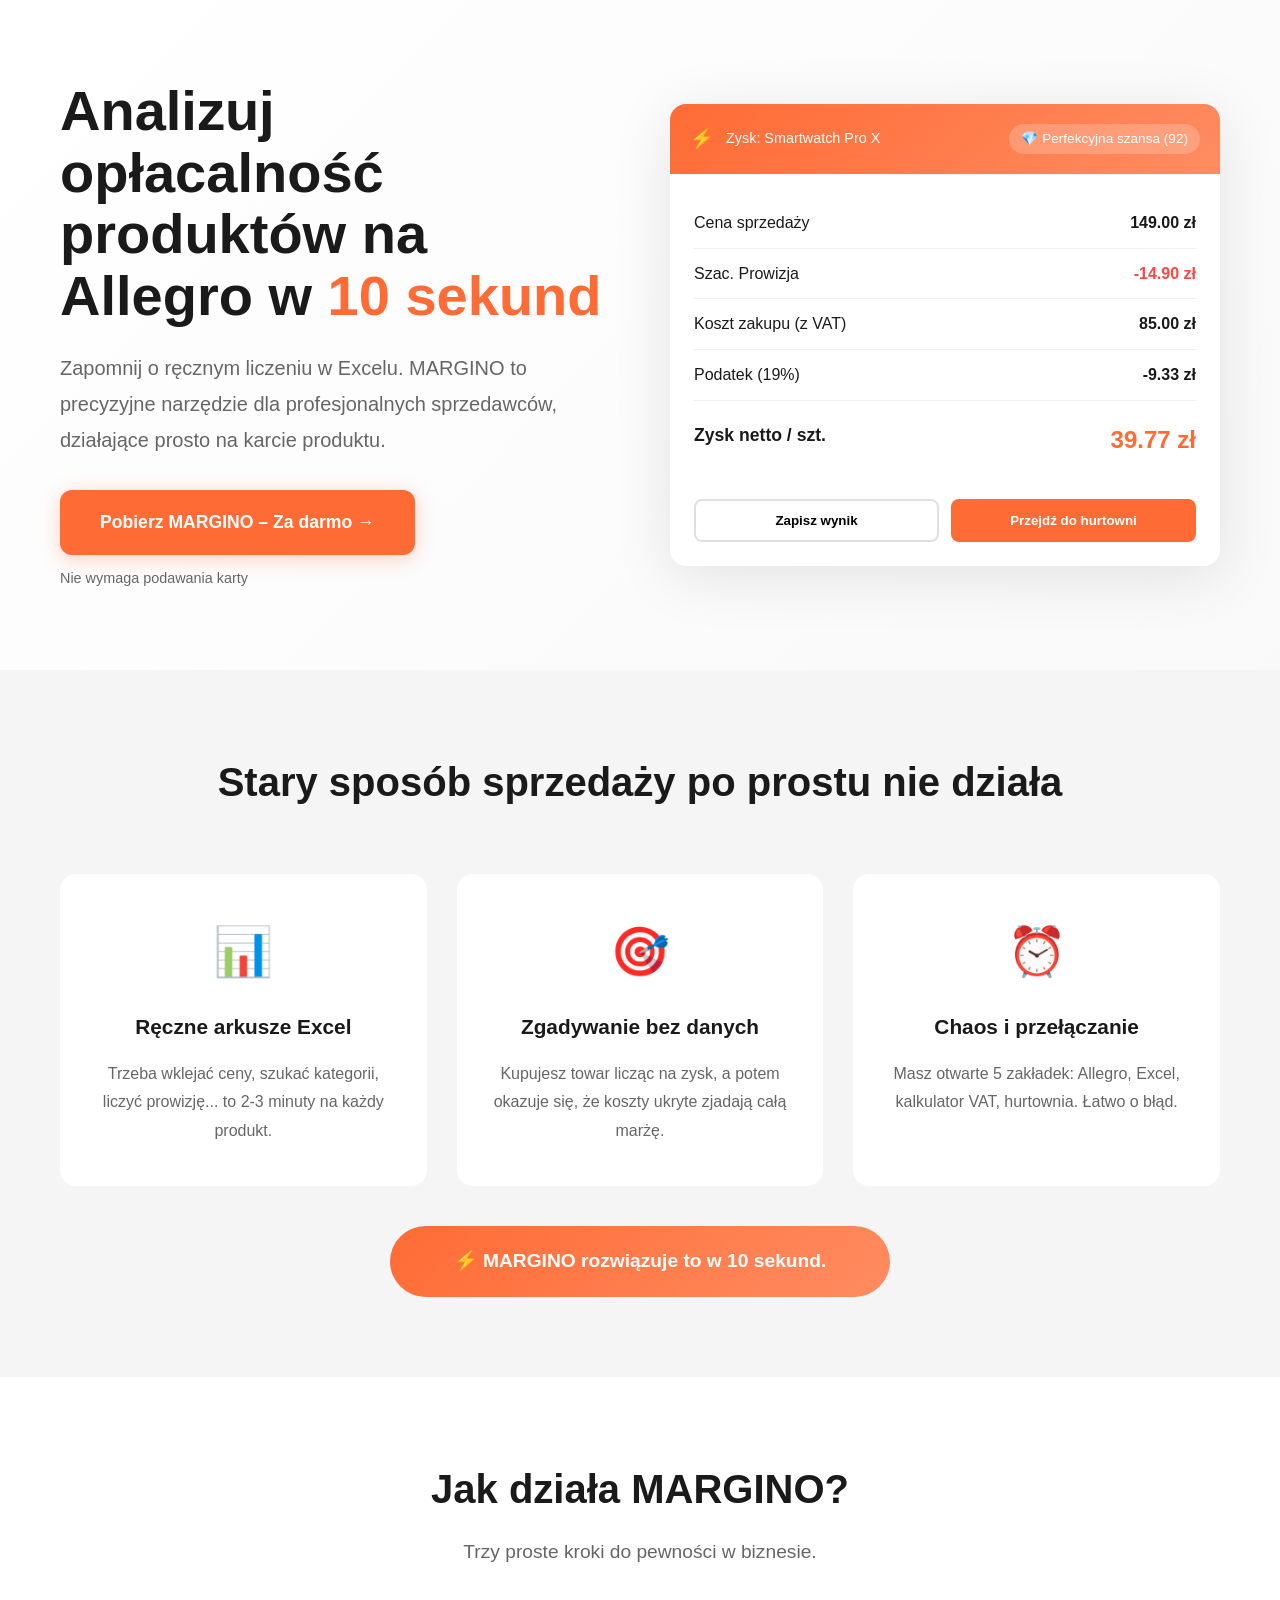
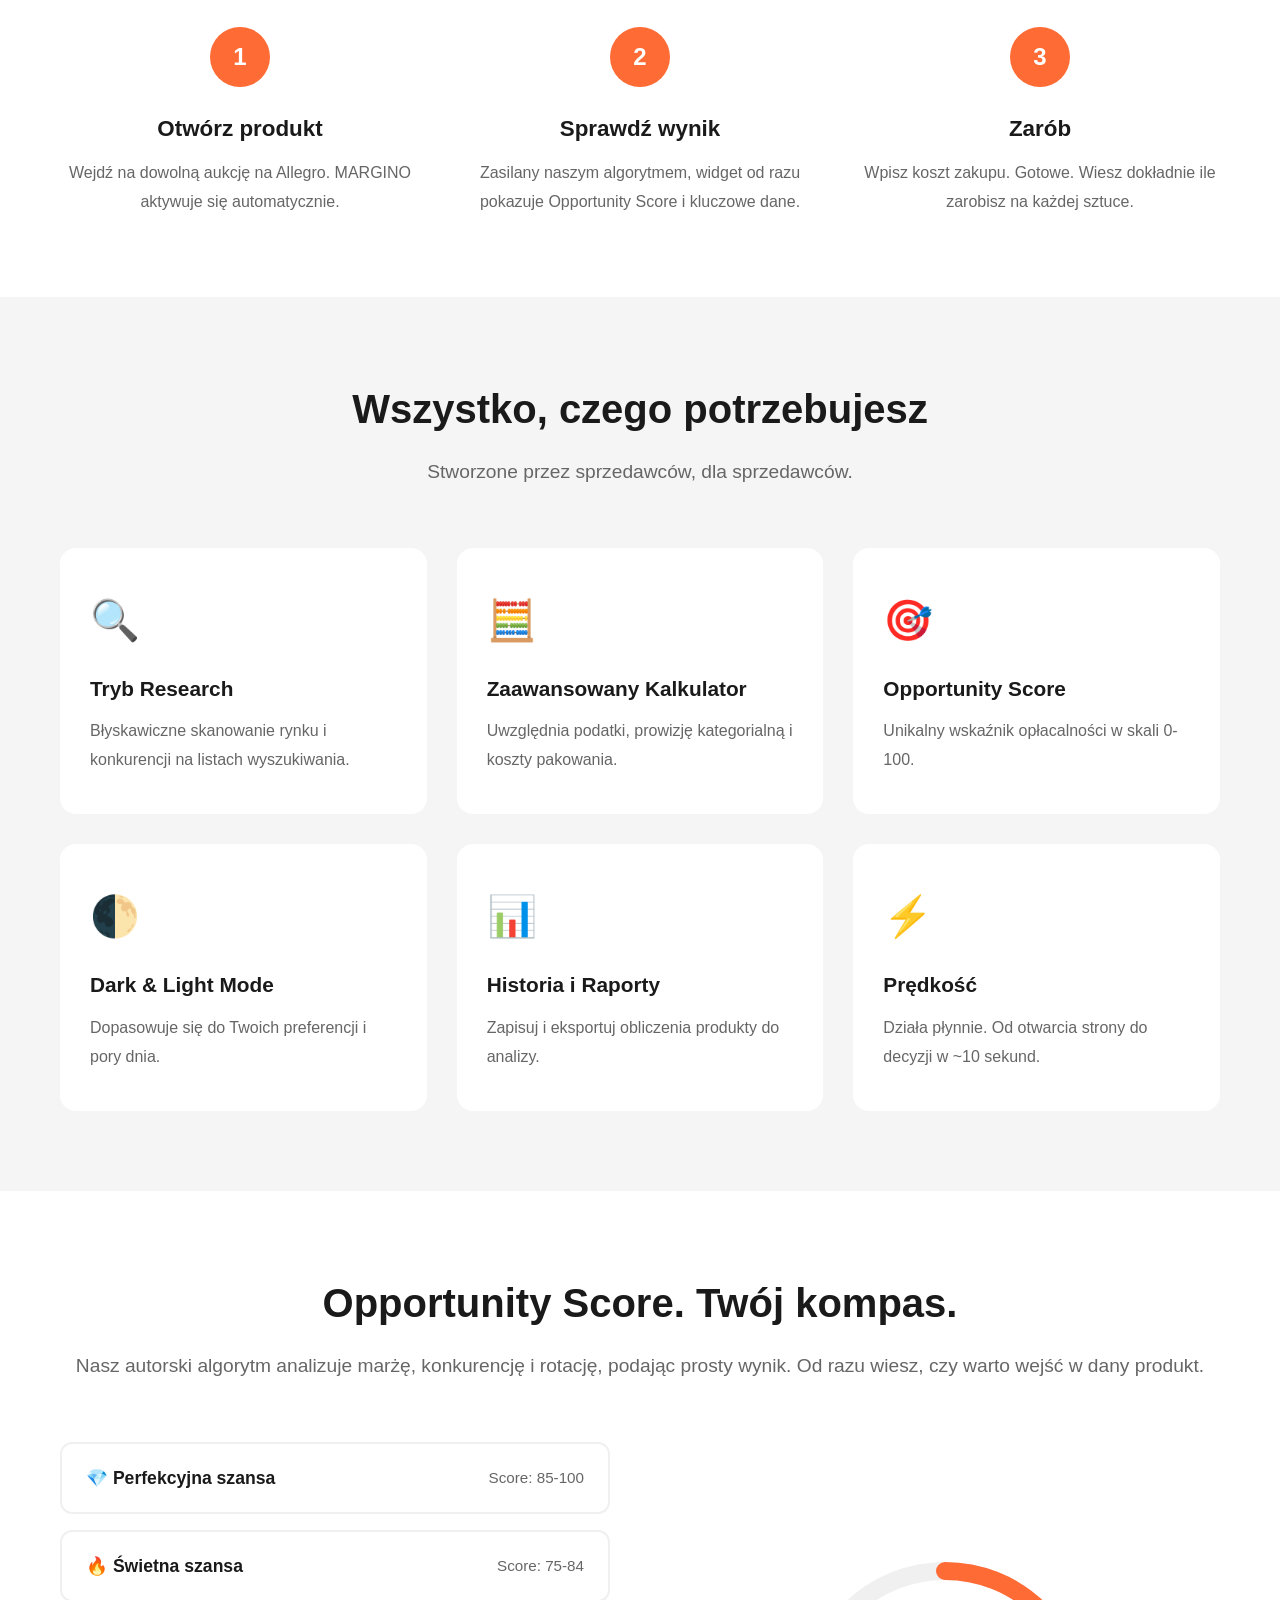
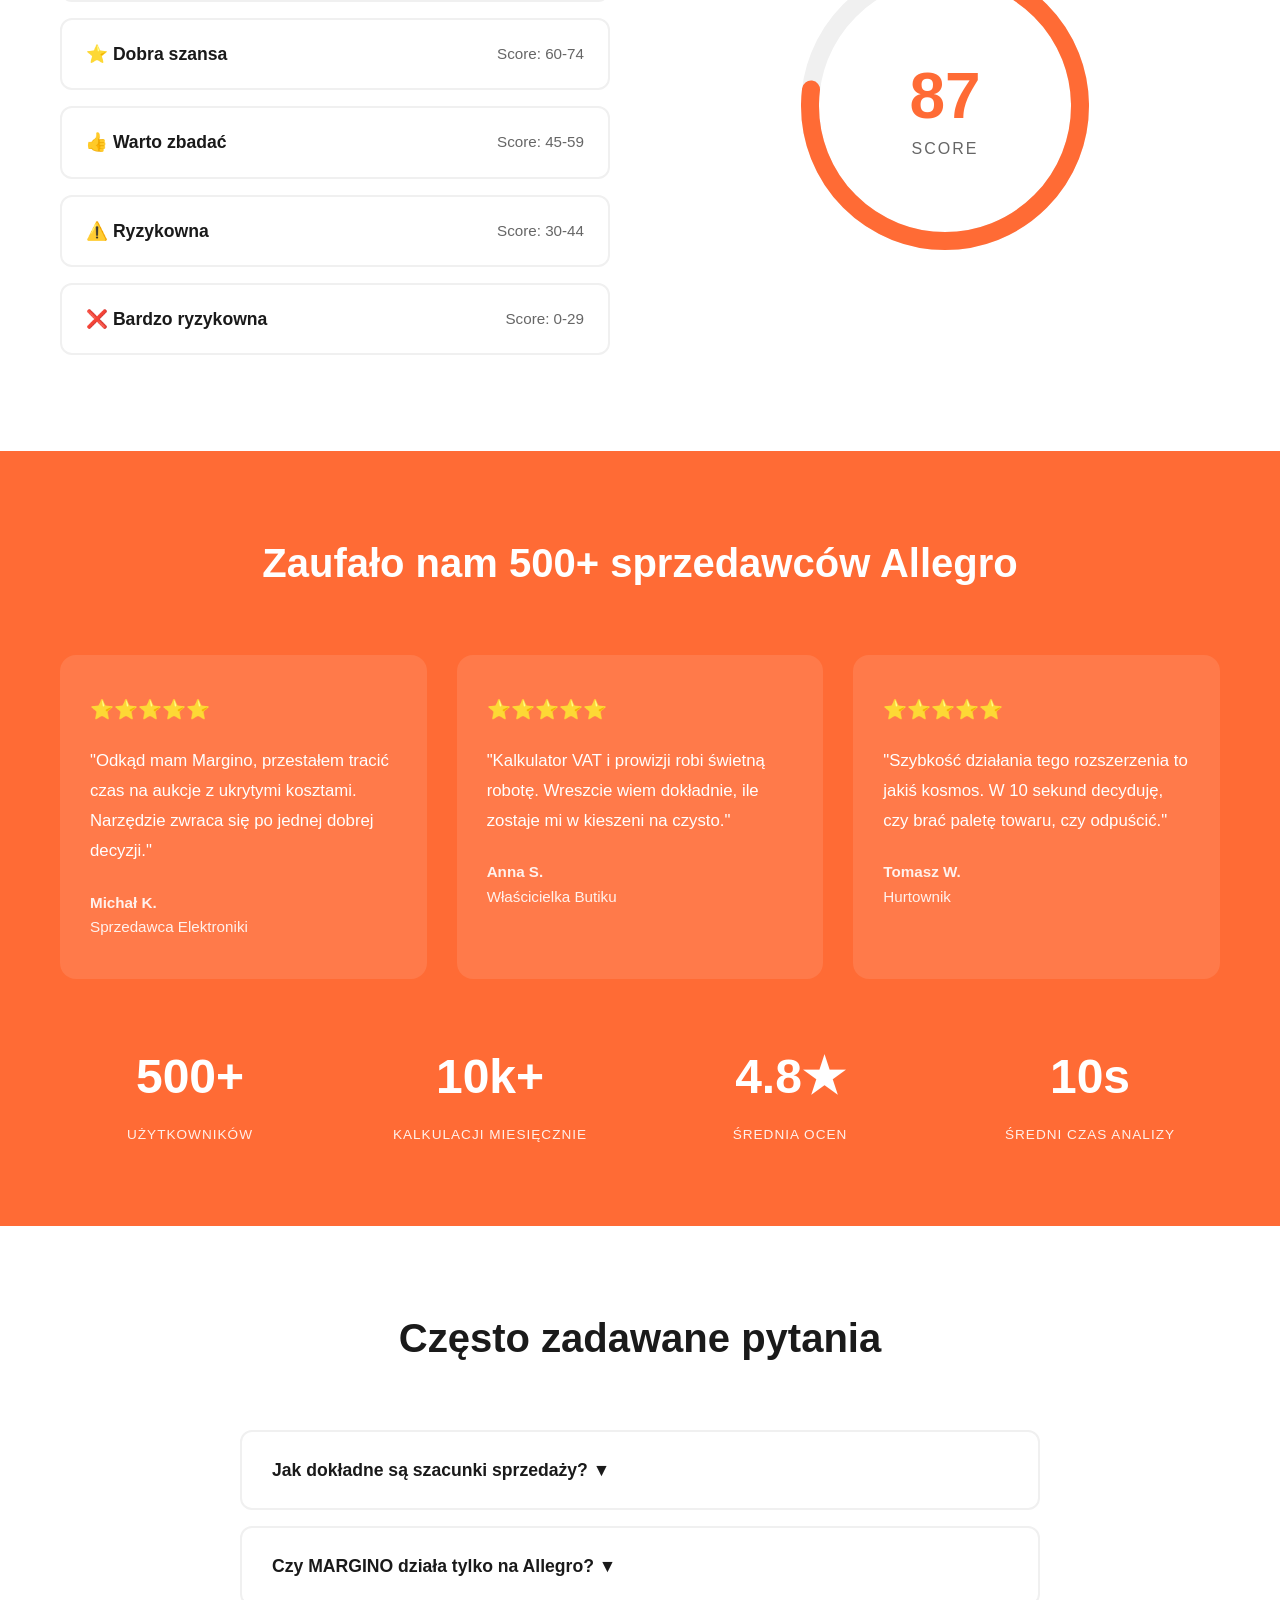
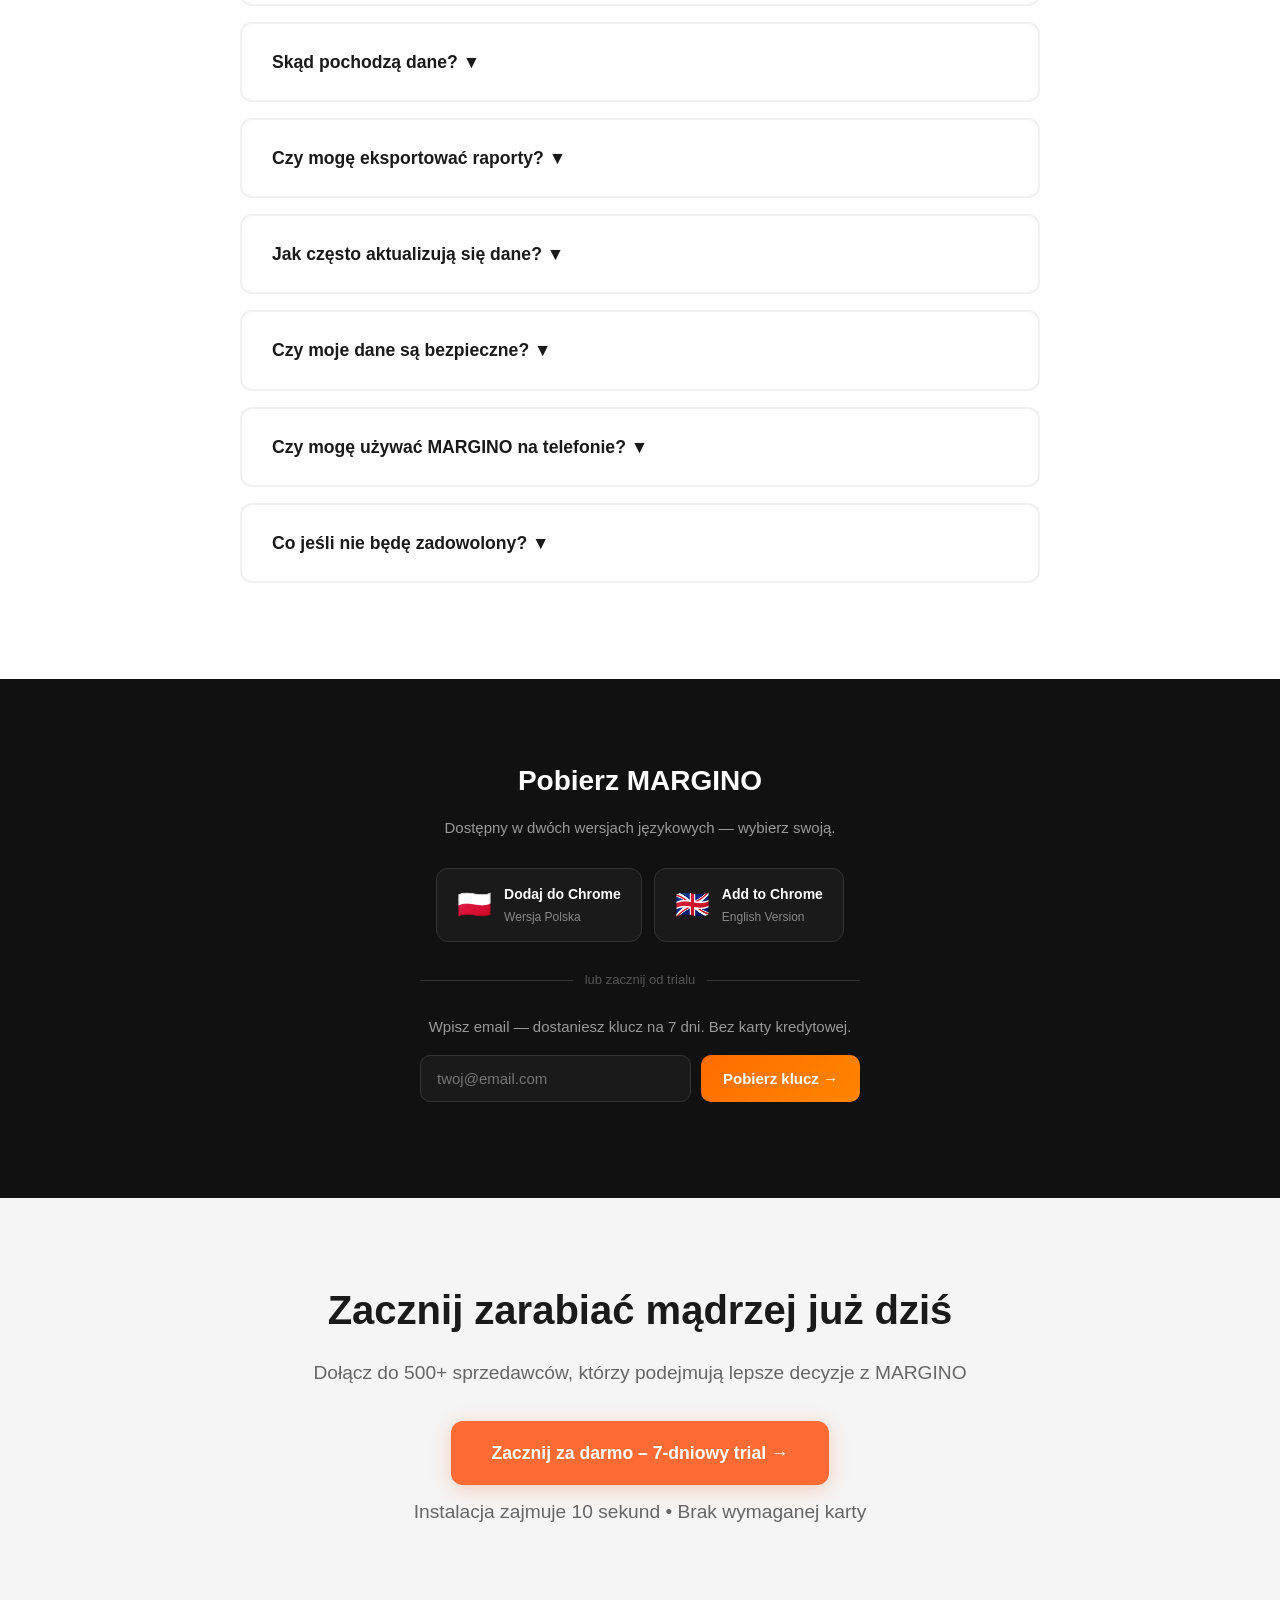
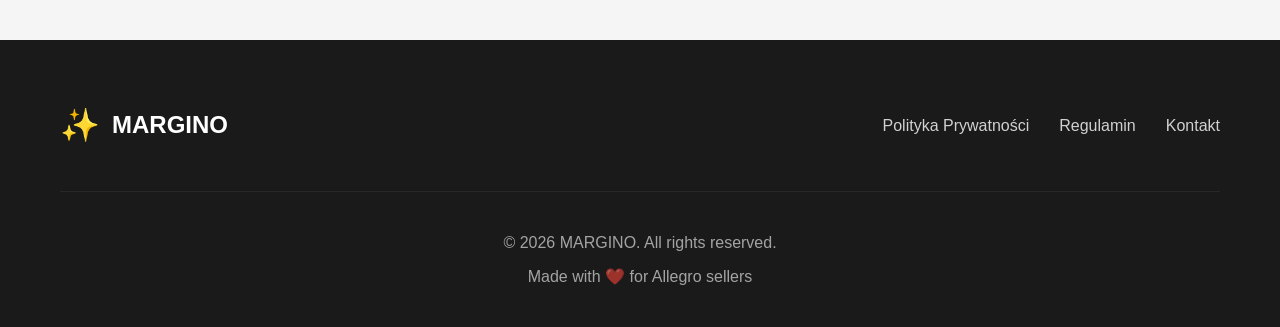
==== commit 729e83ae: "Add files via upload" ====
--- a/index.html
+++ b/index.html
@@ -20,7 +20,7 @@
                         Zapomnij o ręcznym liczeniu w Excelu. MARGINO to precyzyjne narzędzie dla profesjonalnych sprzedawców, działające prosto na karcie produktu.
                     </p>
                     <a href="#trial" class="cta-button">
-                        Zacznij za darmo – 7-dniowy trial →
+                        Pobierz MARGINO – Za darmo →
                     </a>
                     <p class="cta-subtext">Nie wymaga podawania karty</p>
                 </div>
@@ -289,12 +289,38 @@
         </div>
     </section>
 
-    <!-- TRIAL FORM -->
+    <!-- DOWNLOAD + TRIAL SECTION -->
     <section class="trial-section" id="trial">
       <div class="container">
         <div class="trial-box">
-          <h2>Zacznij darmowy trial — 7 dni</h2>
-          <p class="trial-sub">Wpisz email, dostaniesz klucz w ciągu minuty. Bez karty kredytowej.</p>
+
+          <!-- CWS Download buttons -->
+          <h2>Pobierz MARGINO</h2>
+          <p class="trial-sub">Dostępny w dwóch wersjach językowych — wybierz swoją.</p>
+          <div class="cws-buttons">
+            <a href="https://chromewebstore.google.com/detail/margino-kalkulator-unit-e/cdjcccmcodccpoemkohonkpkbeaofabd" target="_blank" class="cws-btn">
+              <span class="cws-flag">🇵🇱</span>
+              <span class="cws-info">
+                <span class="cws-label">Dodaj do Chrome</span>
+                <span class="cws-lang">Wersja Polska</span>
+              </span>
+            </a>
+            <a href="https://chromewebstore.google.com/detail/margino-unit-economics-ca/llklcfjlileilgkjafdkhibnmcnobpjh" target="_blank" class="cws-btn">
+              <span class="cws-flag">🇬🇧</span>
+              <span class="cws-info">
+                <span class="cws-label">Add to Chrome</span>
+                <span class="cws-lang">English Version</span>
+              </span>
+            </a>
+          </div>
+
+          <!-- Divider -->
+          <div class="trial-divider">
+            <span>lub zacznij od trialu</span>
+          </div>
+
+          <!-- Trial form -->
+          <p class="trial-sub" style="margin-bottom:16px;">Wpisz email — dostaniesz klucz na 7 dni. Bez karty kredytowej.</p>
           <div class="trial-form" id="trial-form">
             <input
               type="email"
@@ -310,6 +336,7 @@
             ✅ Sprawdź skrzynkę — klucz jest już w drodze!
           </div>
           <div id="trial-error" style="display:none;color:#ff453a;font-size:14px;margin-top:8px;"></div>
+
         </div>
       </div>
     </section>
@@ -365,6 +392,53 @@
         transition: opacity .2s;
       }
       .trial-form button:disabled { opacity: .5; cursor: not-allowed; }
+
+      /* CWS buttons */
+      .cws-buttons {
+        display: flex;
+        gap: 12px;
+        justify-content: center;
+        flex-wrap: wrap;
+        margin-bottom: 28px;
+      }
+      .cws-btn {
+        display: flex;
+        align-items: center;
+        gap: 12px;
+        padding: 14px 20px;
+        background: #1a1a1a;
+        border: 1px solid #333;
+        border-radius: 12px;
+        text-decoration: none;
+        transition: border-color .2s, background .2s;
+        min-width: 190px;
+      }
+      .cws-btn:hover { border-color: #ff6d00; background: #222; }
+      .cws-flag { font-size: 28px; }
+      .cws-info { display: flex; flex-direction: column; text-align: left; }
+      .cws-label { font-size: 14px; font-weight: 700; color: #fff; }
+      .cws-lang { font-size: 12px; color: #888; margin-top: 2px; }
+
+      /* Divider */
+      .trial-divider {
+        display: flex;
+        align-items: center;
+        gap: 12px;
+        margin: 0 auto 24px;
+        max-width: 440px;
+      }
+      .trial-divider::before,
+      .trial-divider::after {
+        content: '';
+        flex: 1;
+        height: 1px;
+        background: #333;
+      }
+      .trial-divider span {
+        color: #555;
+        font-size: 13px;
+        white-space: nowrap;
+      }
     </style>
 
     <script>
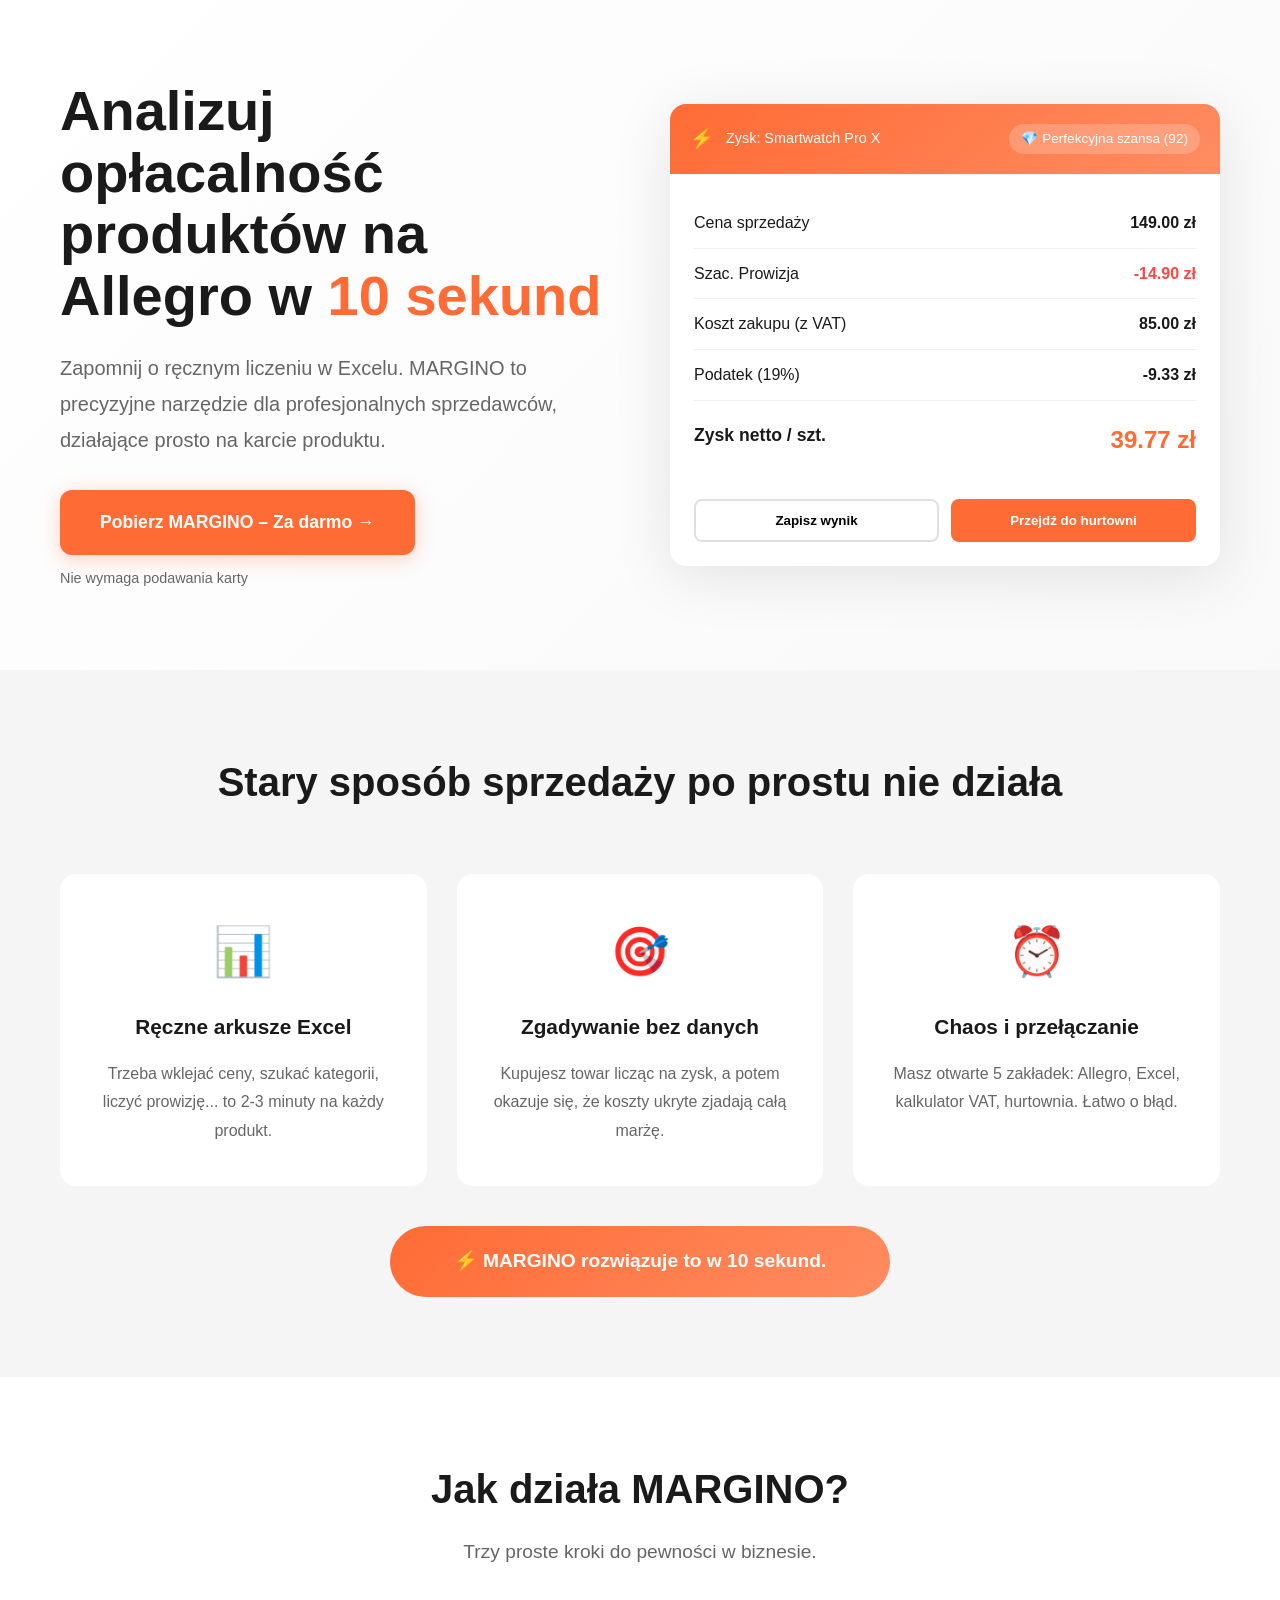
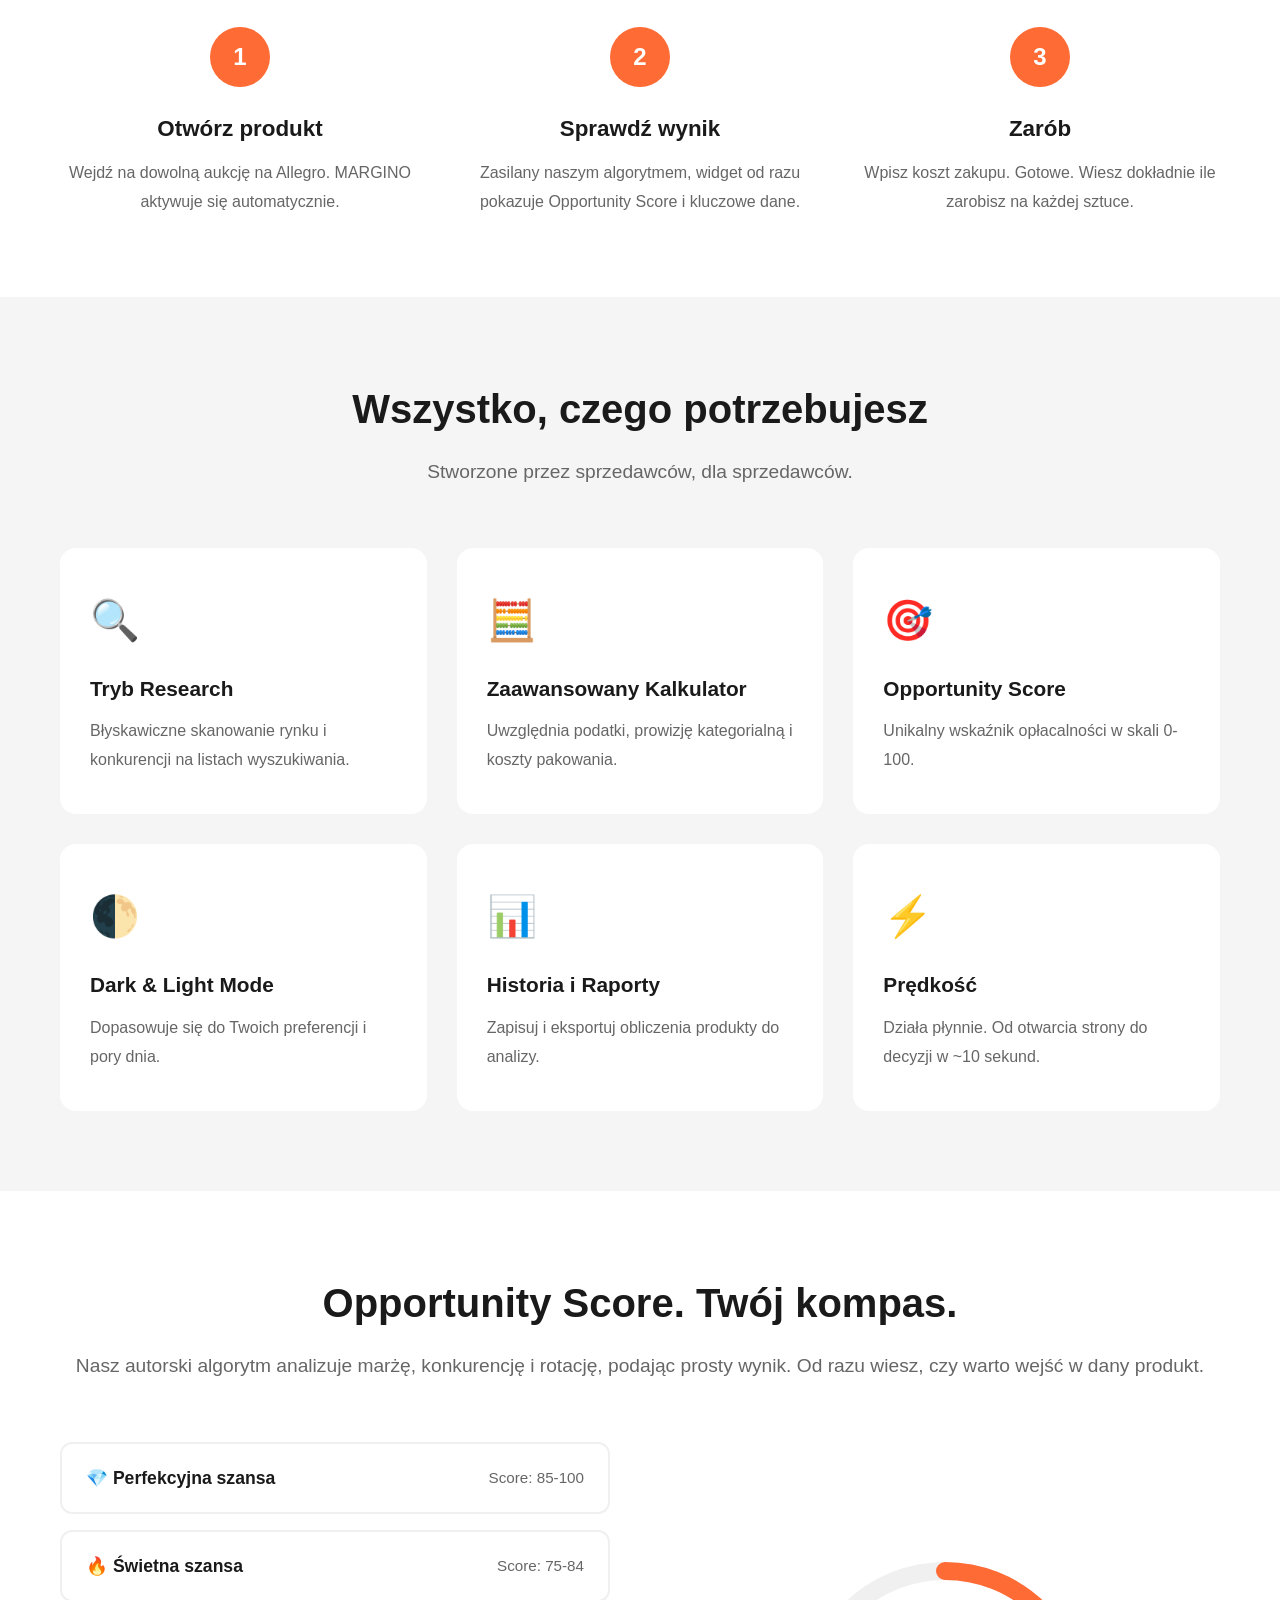
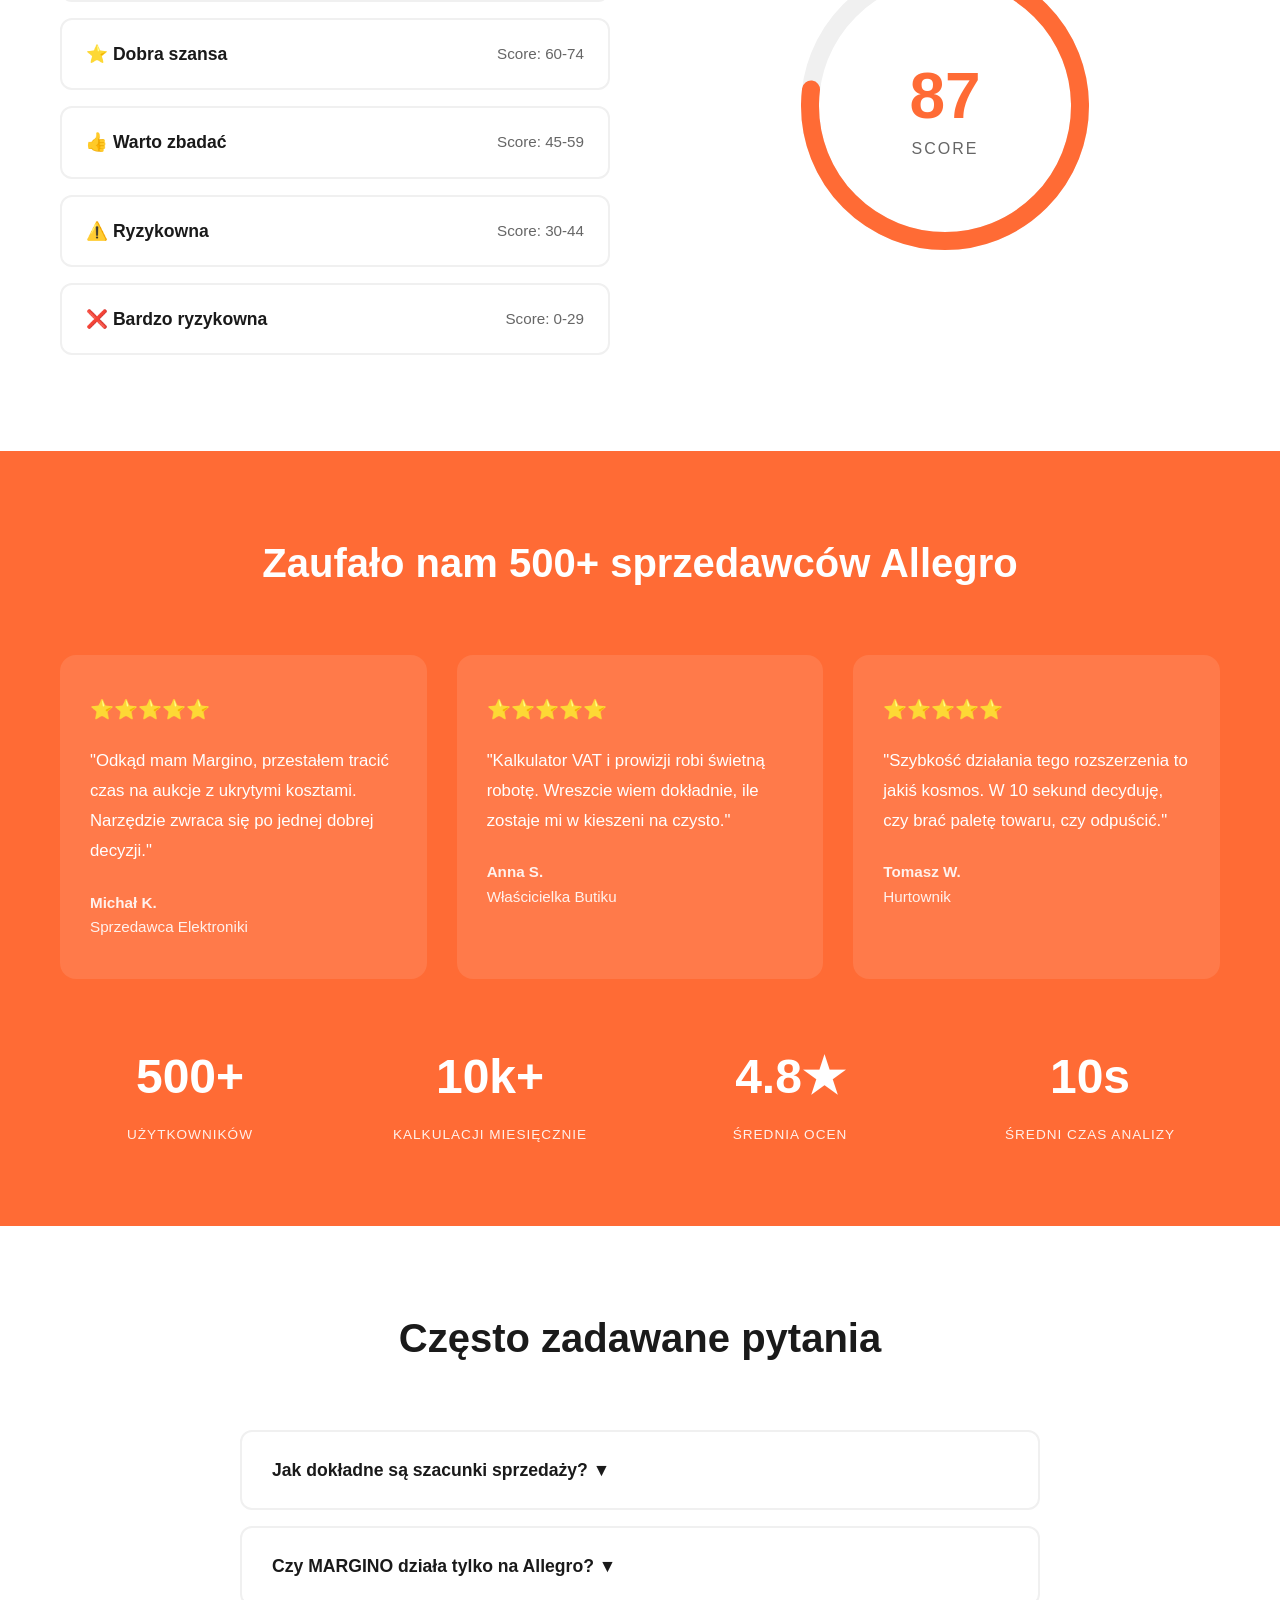
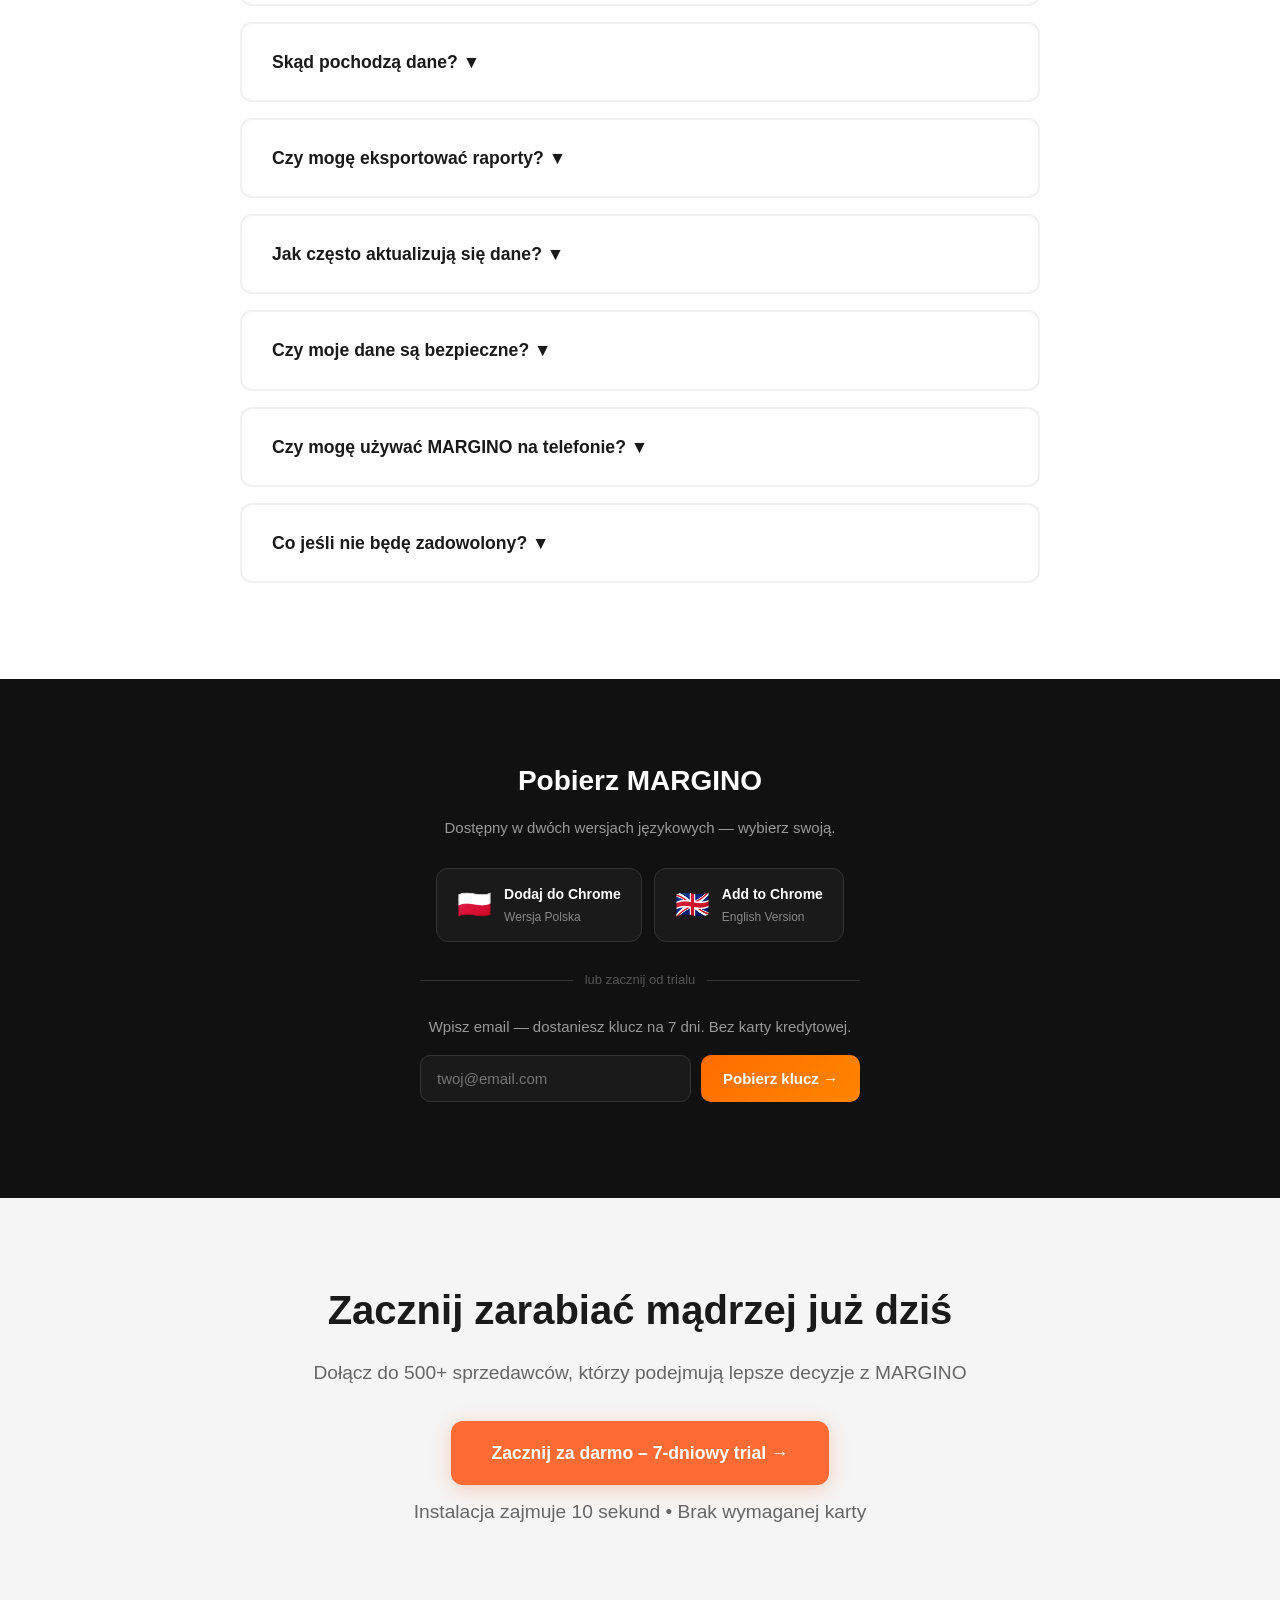
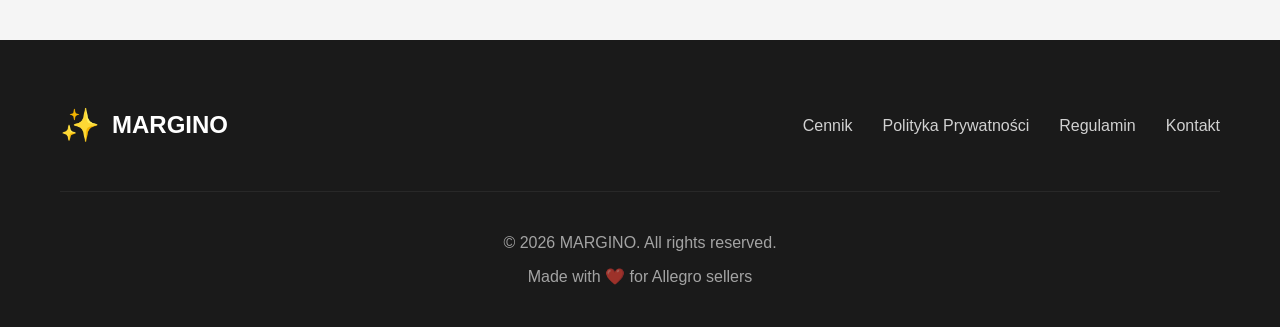
==== commit 087d39c2: "Add files via upload" ====
--- a/index.html
+++ b/index.html
@@ -502,6 +502,7 @@
                     <span class="logo-text">MARGINO</span>
                 </div>
                 <div class="footer-links">
+                    <a href="pricing.html">Cennik</a>
                     <a href="#">Polityka Prywatności</a>
                     <a href="#">Regulamin</a>
                     <a href="mailto:call2margino@gmail.com">Kontakt</a>
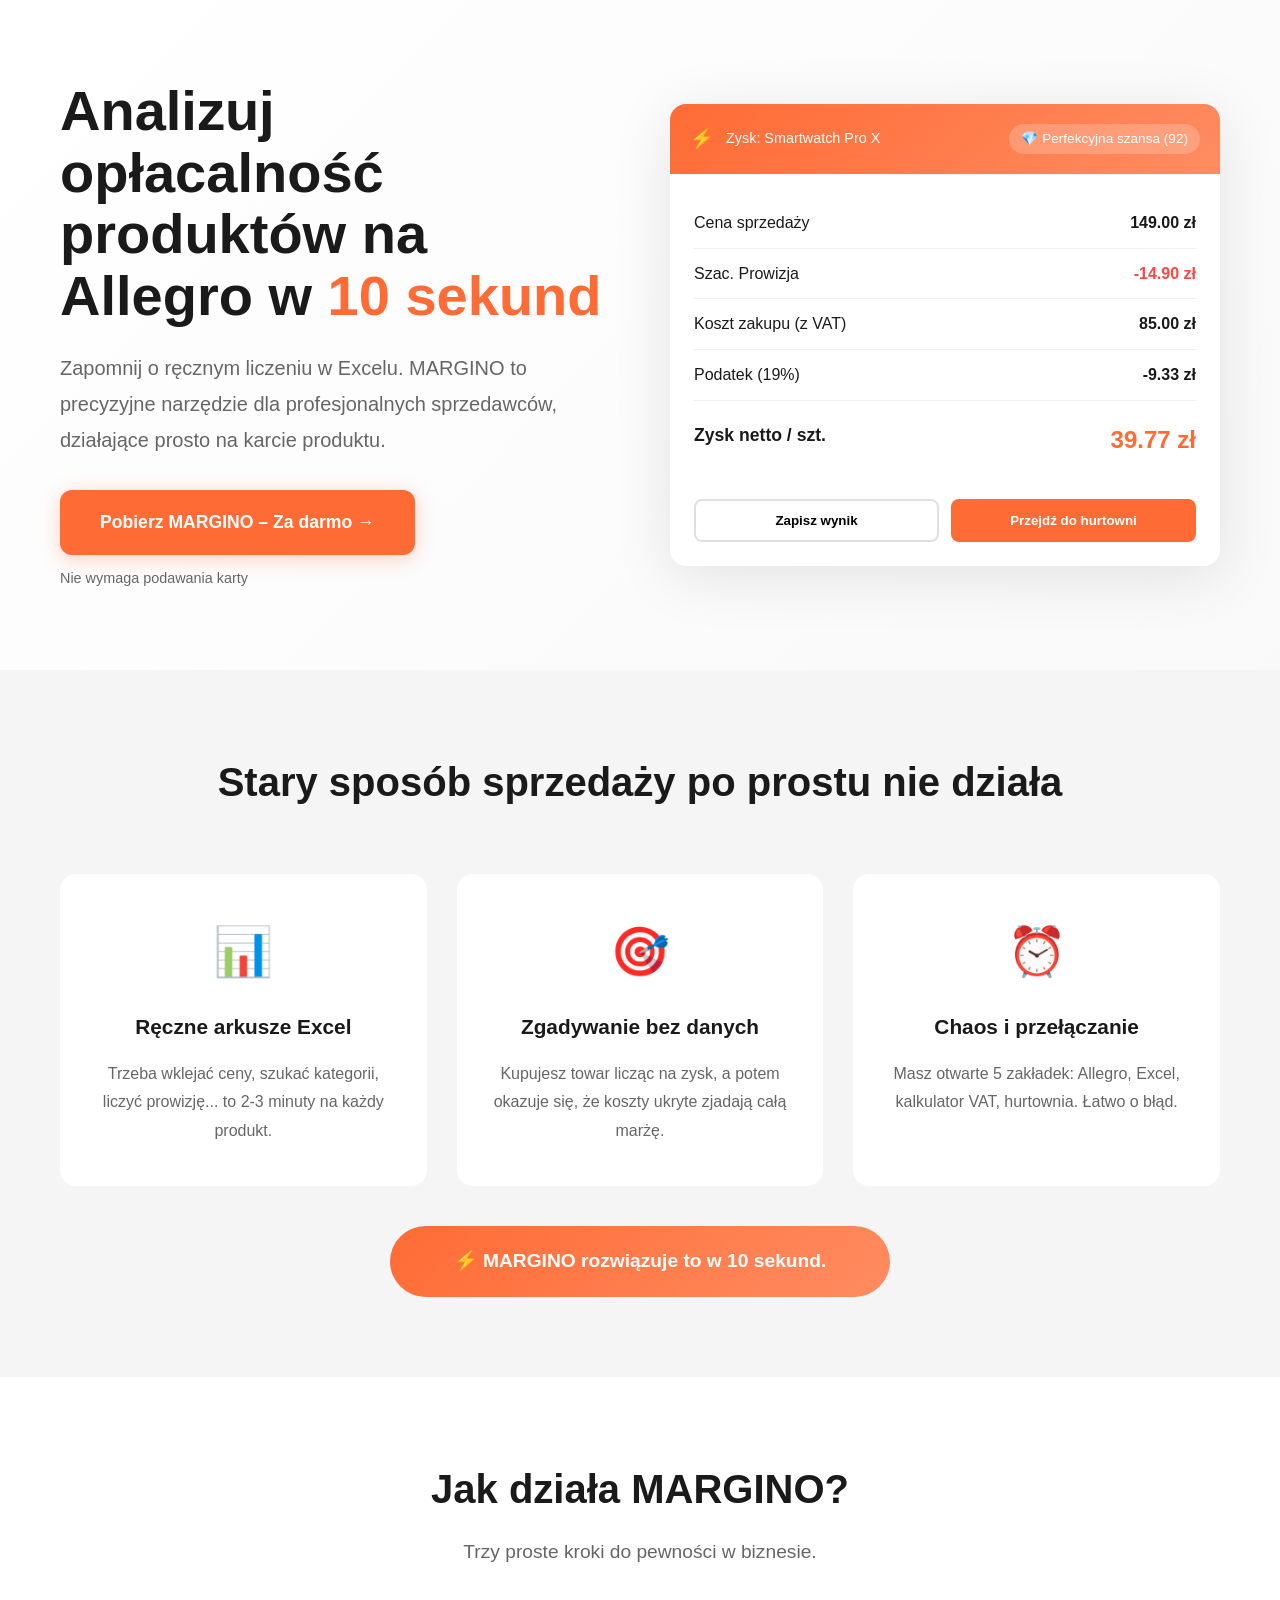
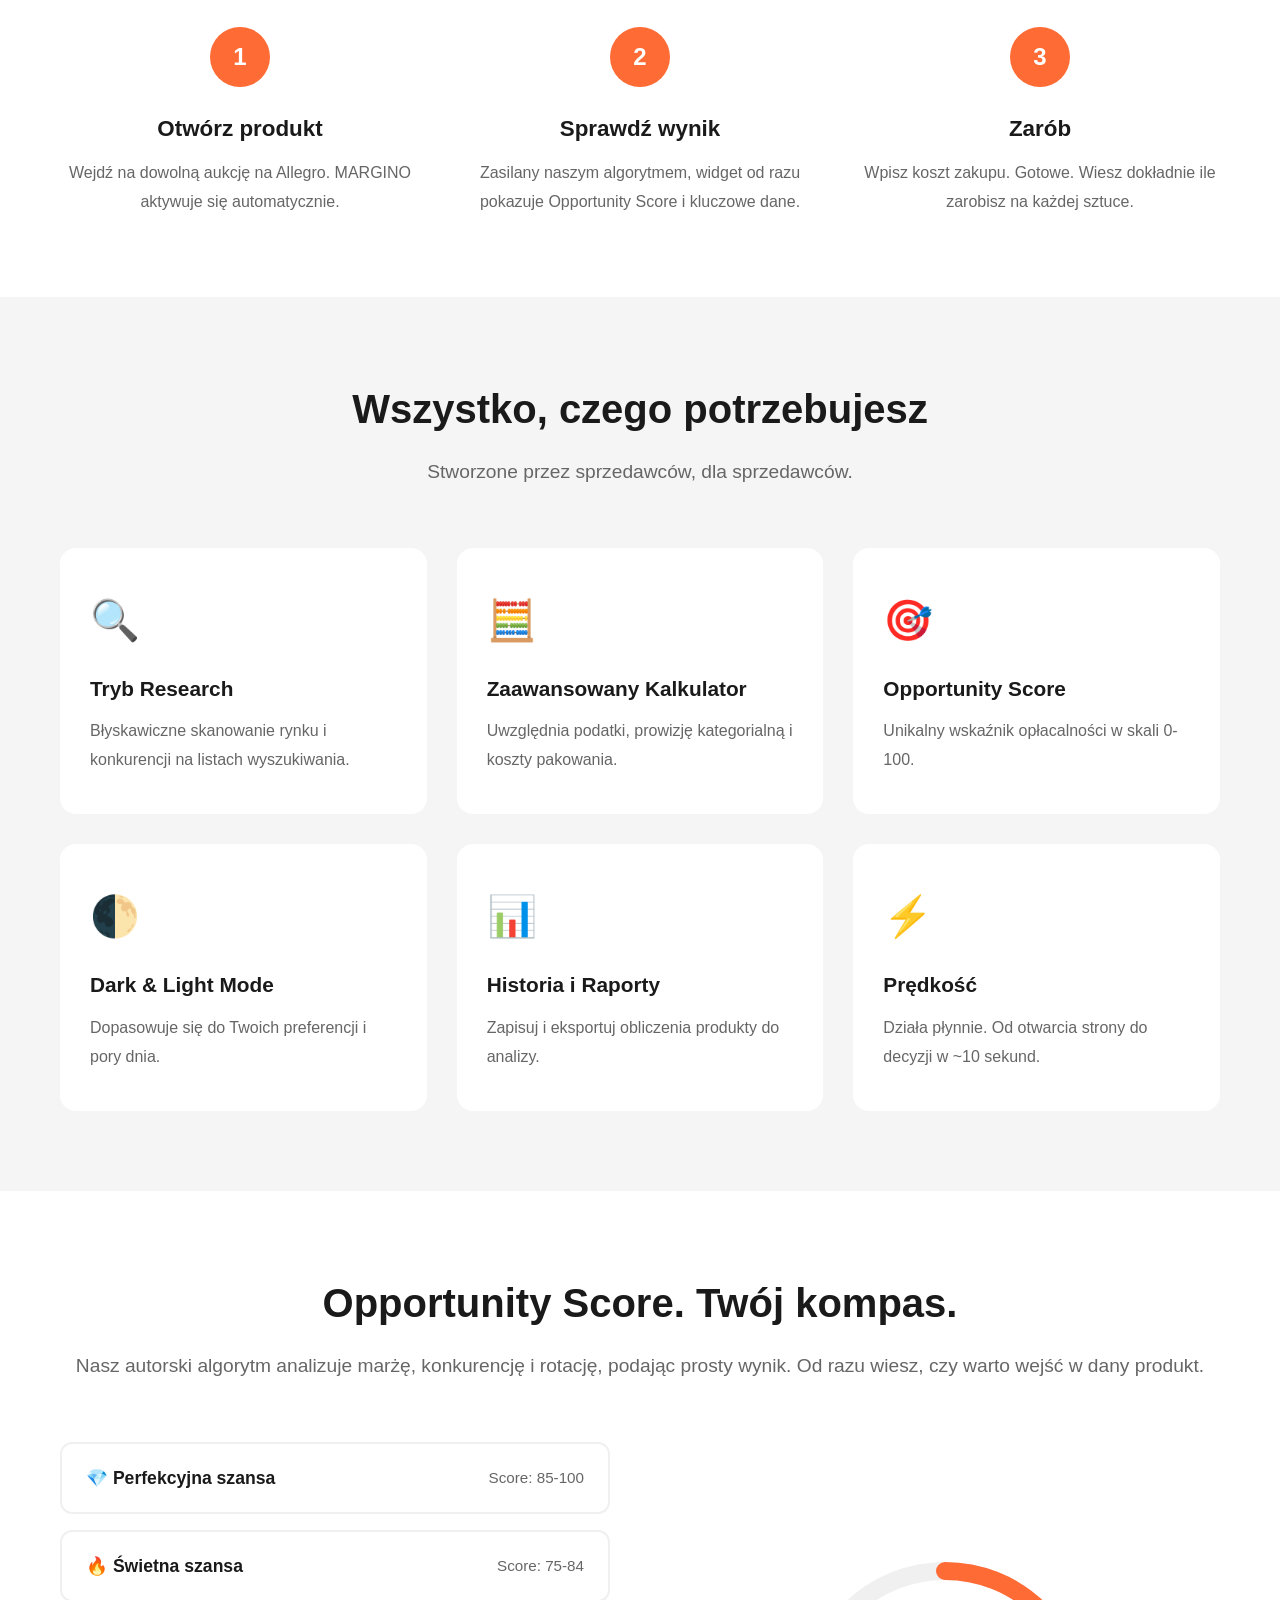
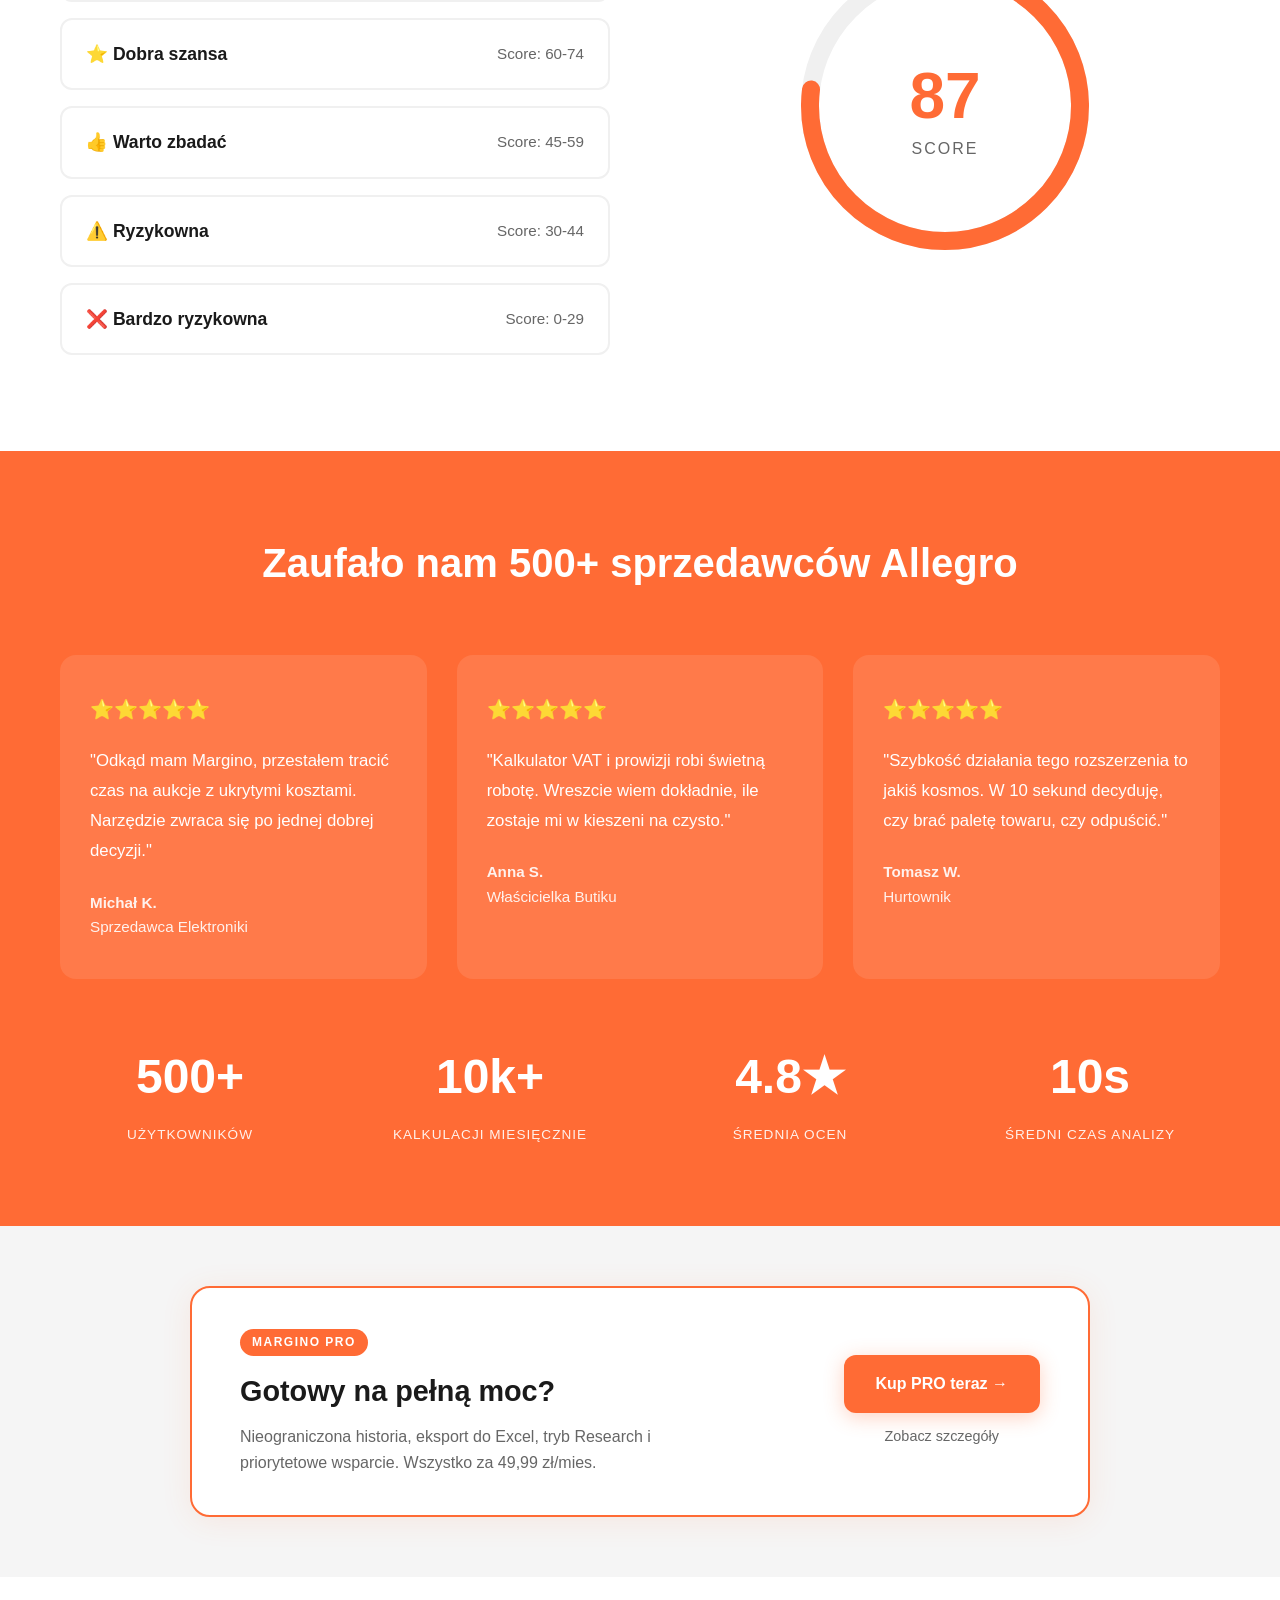
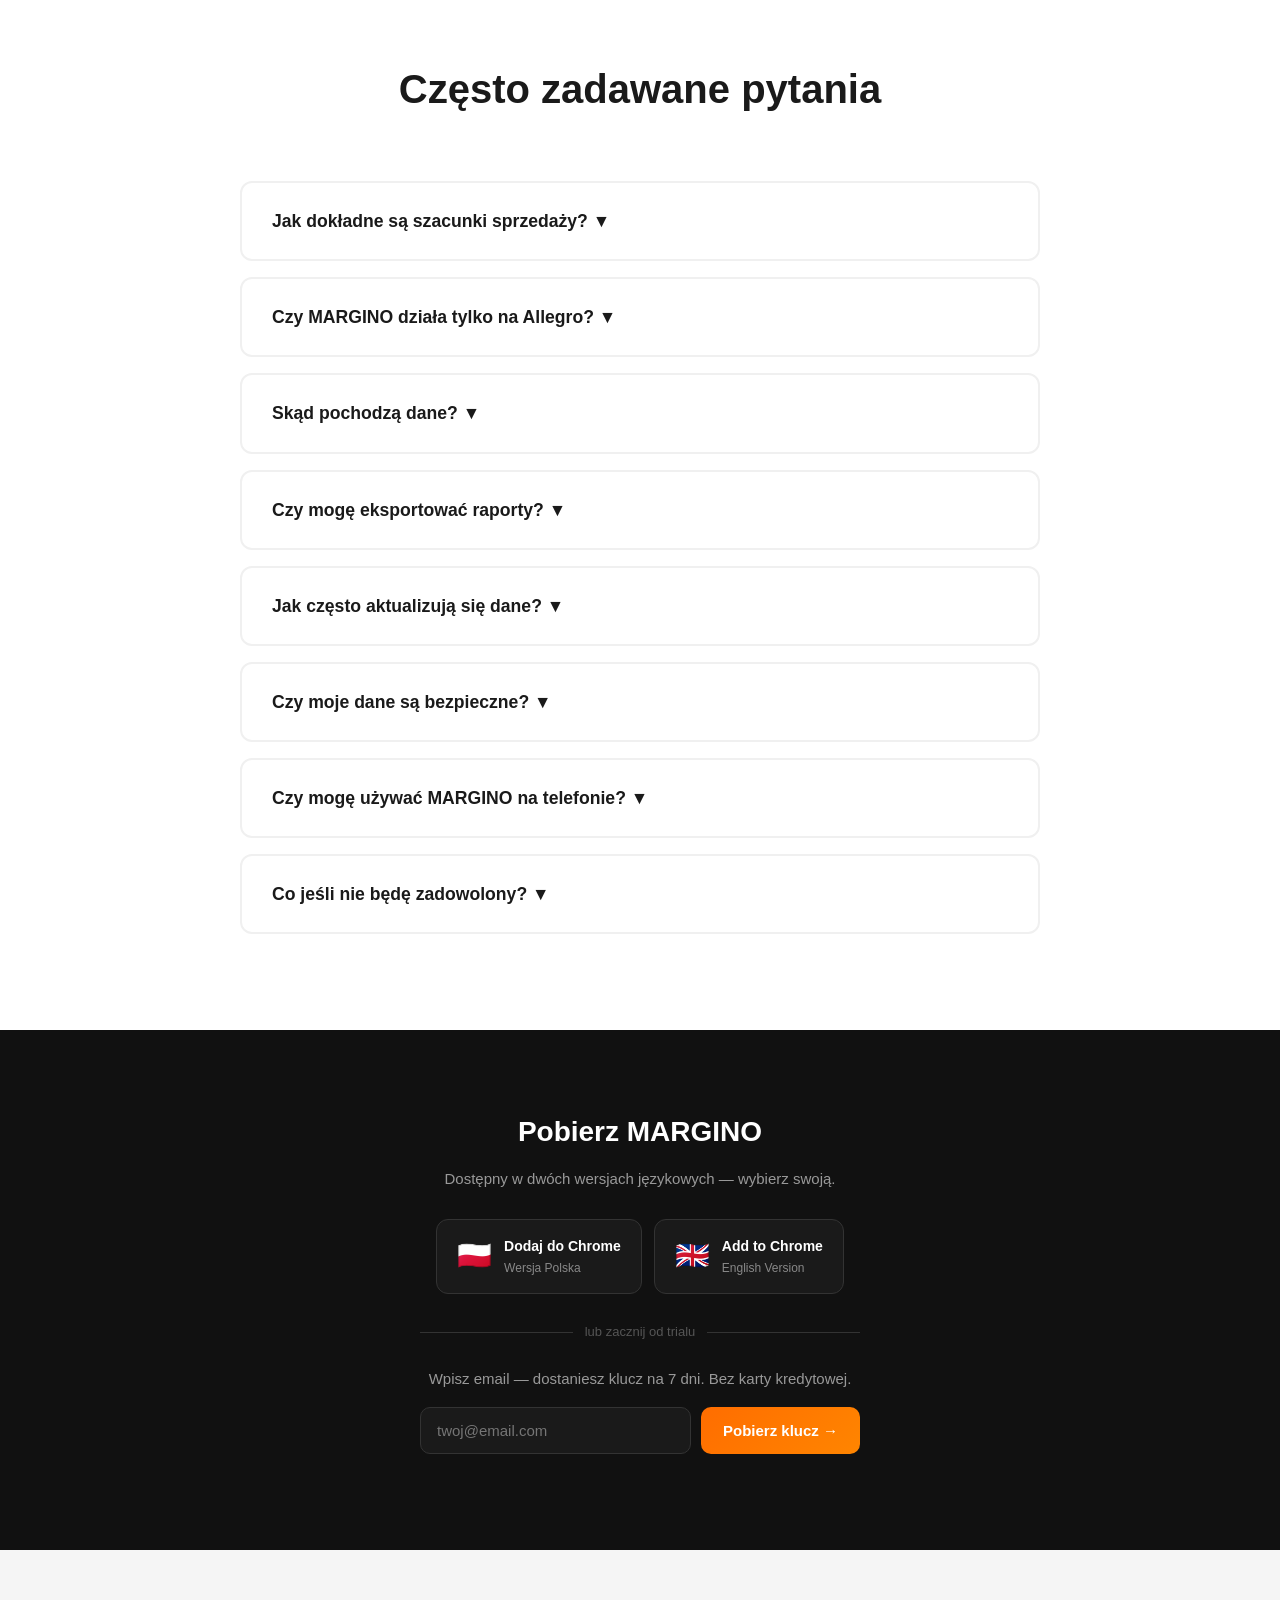
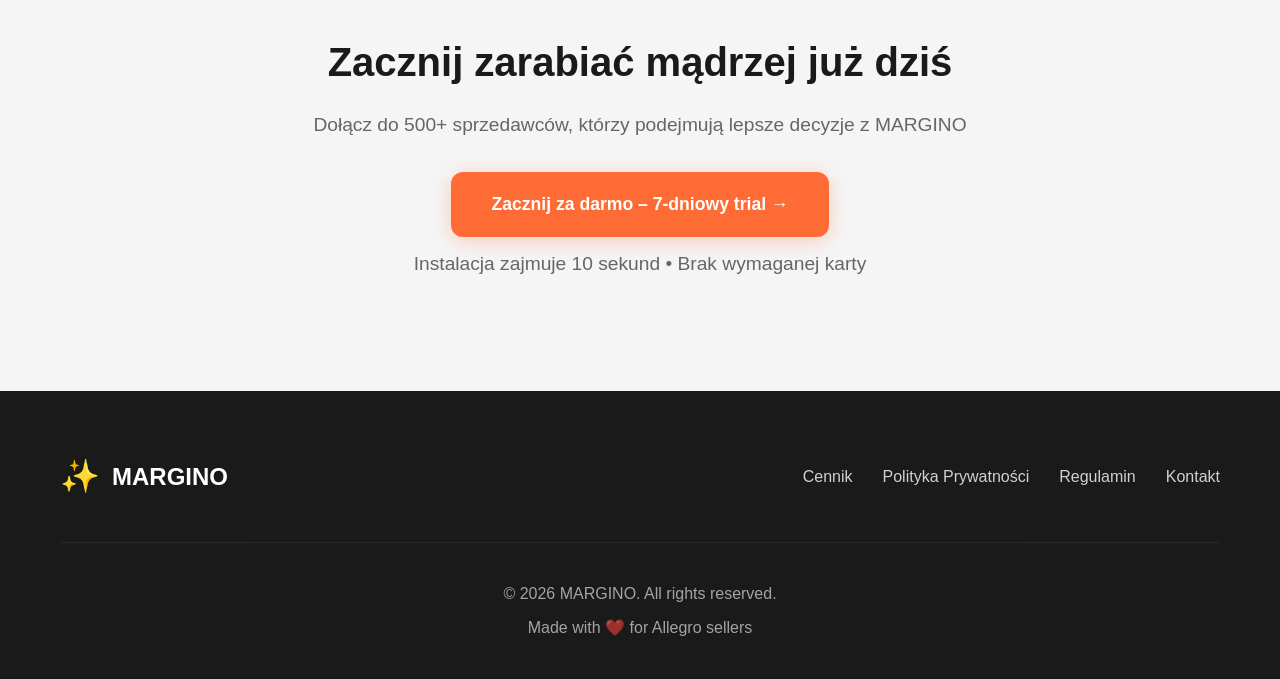
==== commit 53704d14: "Add files via upload" ====
--- a/index.html
+++ b/index.html
@@ -256,6 +256,110 @@
         </div>
     </section>
 
+    <!-- PRO CTA BANNER -->
+    <section class="pro-cta-banner">
+        <div class="container">
+            <div class="pro-cta-inner">
+                <div class="pro-cta-text">
+                    <div class="pro-cta-label">MARGINO PRO</div>
+                    <h2>Gotowy na pełną moc?</h2>
+                    <p>Nieograniczona historia, eksport do Excel, tryb Research i priorytetowe wsparcie. Wszystko za 49,99 zł/mies.</p>
+                </div>
+                <div class="pro-cta-actions">
+                    <a href="https://margino.lemonsqueezy.com/checkout/buy/9bf44c82-ffc5-4887-ba1c-dec40106971b" target="_blank" class="pro-cta-btn-primary">
+                        Kup PRO teraz →
+                    </a>
+                    <a href="pricing.html" class="pro-cta-btn-secondary">
+                        Zobacz szczegóły
+                    </a>
+                </div>
+            </div>
+        </div>
+    </section>
+
+    <style>
+      .pro-cta-banner {
+        padding: 60px 20px;
+        background: var(--light-gray);
+      }
+      .pro-cta-inner {
+        display: flex;
+        align-items: center;
+        justify-content: space-between;
+        gap: 40px;
+        background: white;
+        border: 2px solid var(--primary);
+        border-radius: 20px;
+        padding: 40px 48px;
+        max-width: 900px;
+        margin: 0 auto;
+        box-shadow: 0 4px 30px rgba(255,107,53,0.1);
+      }
+      .pro-cta-label {
+        display: inline-block;
+        background: var(--primary);
+        color: white;
+        font-size: 0.75rem;
+        font-weight: 700;
+        letter-spacing: 1.5px;
+        padding: 4px 12px;
+        border-radius: 20px;
+        margin-bottom: 12px;
+      }
+      .pro-cta-text h2 {
+        font-size: 1.8rem;
+        margin-bottom: 10px;
+        text-align: left;
+      }
+      .pro-cta-text p {
+        color: var(--gray);
+        line-height: 1.6;
+        max-width: 420px;
+      }
+      .pro-cta-actions {
+        display: flex;
+        flex-direction: column;
+        gap: 12px;
+        flex-shrink: 0;
+      }
+      .pro-cta-btn-primary {
+        display: inline-block;
+        background: var(--primary);
+        color: white;
+        padding: 16px 32px;
+        border-radius: 12px;
+        font-weight: 700;
+        font-size: 1rem;
+        text-decoration: none;
+        text-align: center;
+        white-space: nowrap;
+        box-shadow: 0 4px 20px rgba(255,107,53,0.3);
+        transition: all 0.3s;
+      }
+      .pro-cta-btn-primary:hover {
+        background: var(--primary-dark);
+        transform: translateY(-2px);
+      }
+      .pro-cta-btn-secondary {
+        display: inline-block;
+        color: var(--gray);
+        text-align: center;
+        font-size: 0.9rem;
+        text-decoration: none;
+        transition: color 0.2s;
+      }
+      .pro-cta-btn-secondary:hover { color: var(--primary); }
+      @media (max-width: 768px) {
+        .pro-cta-inner {
+          flex-direction: column;
+          text-align: center;
+          padding: 32px 24px;
+        }
+        .pro-cta-text h2 { text-align: center; }
+        .pro-cta-text p { max-width: 100%; }
+      }
+    </style>
+
     <!-- FAQ -->
     <section class="faq">
         <div class="container">
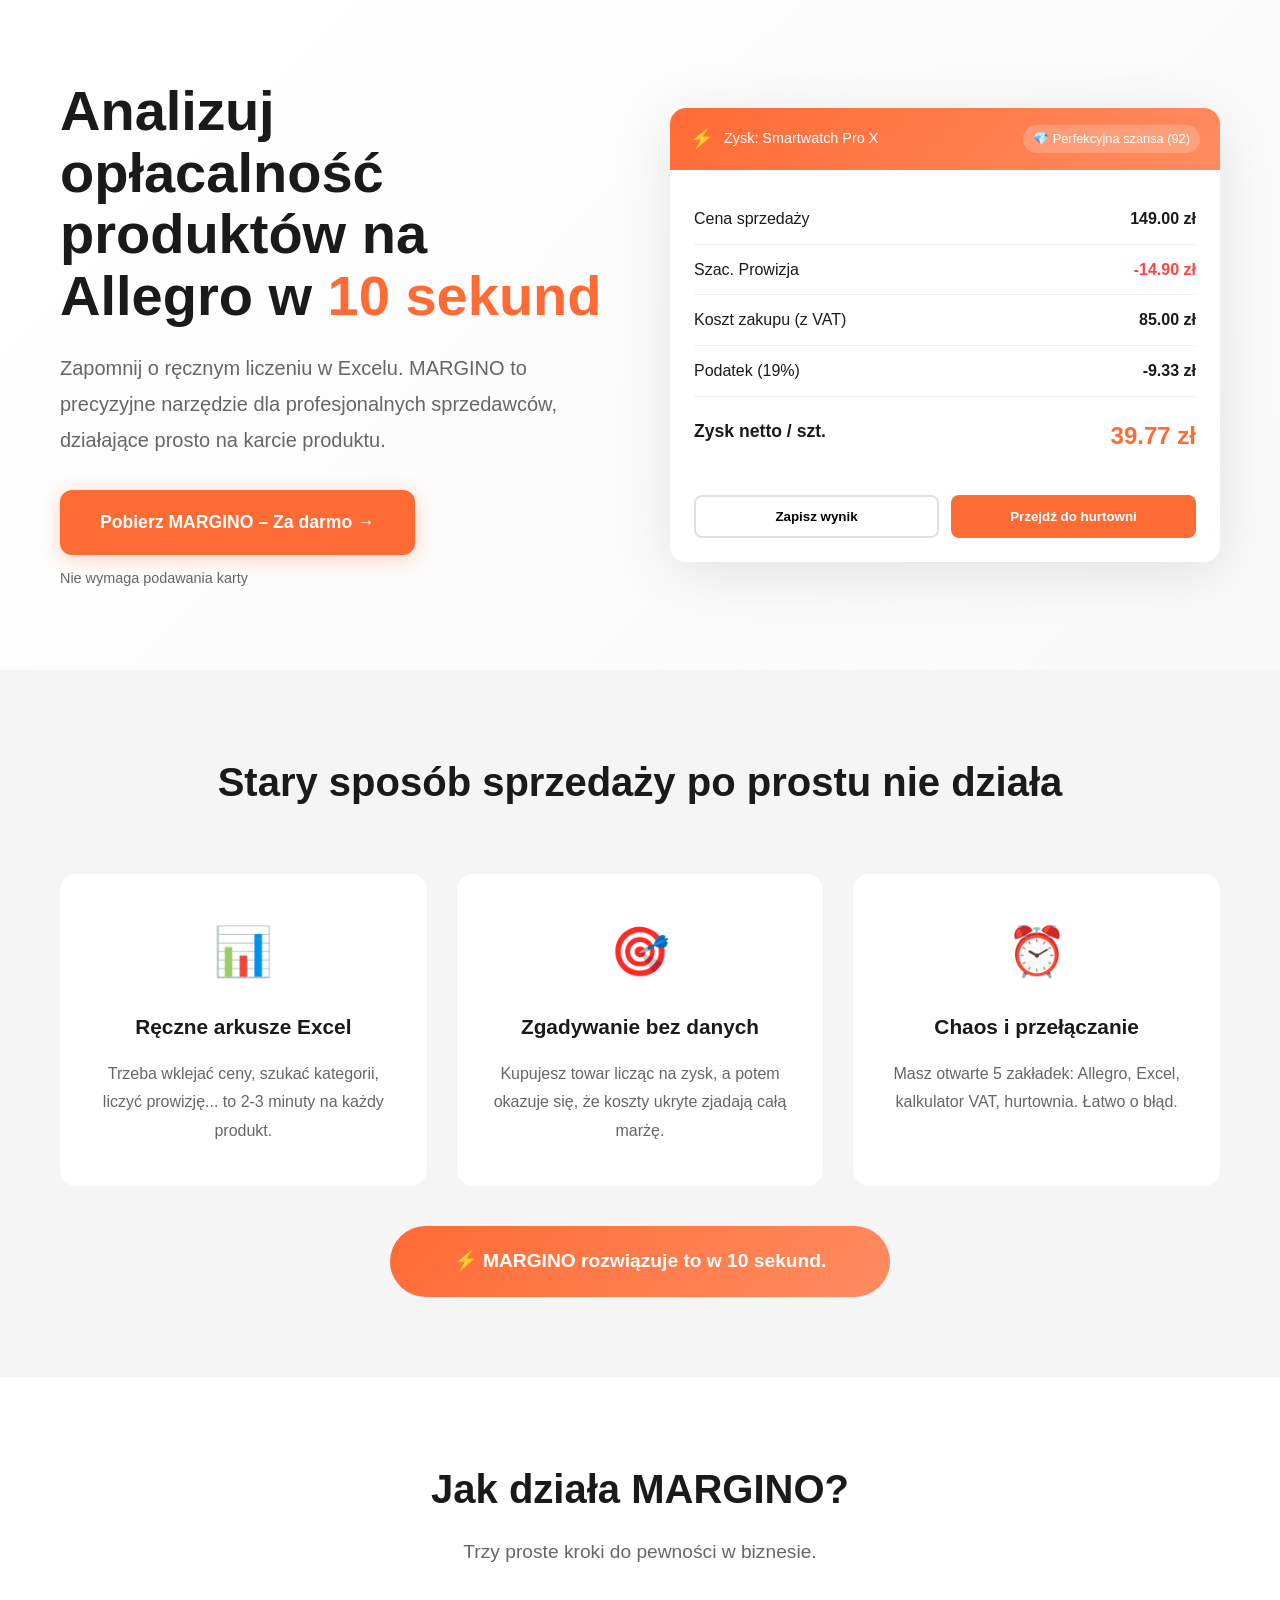
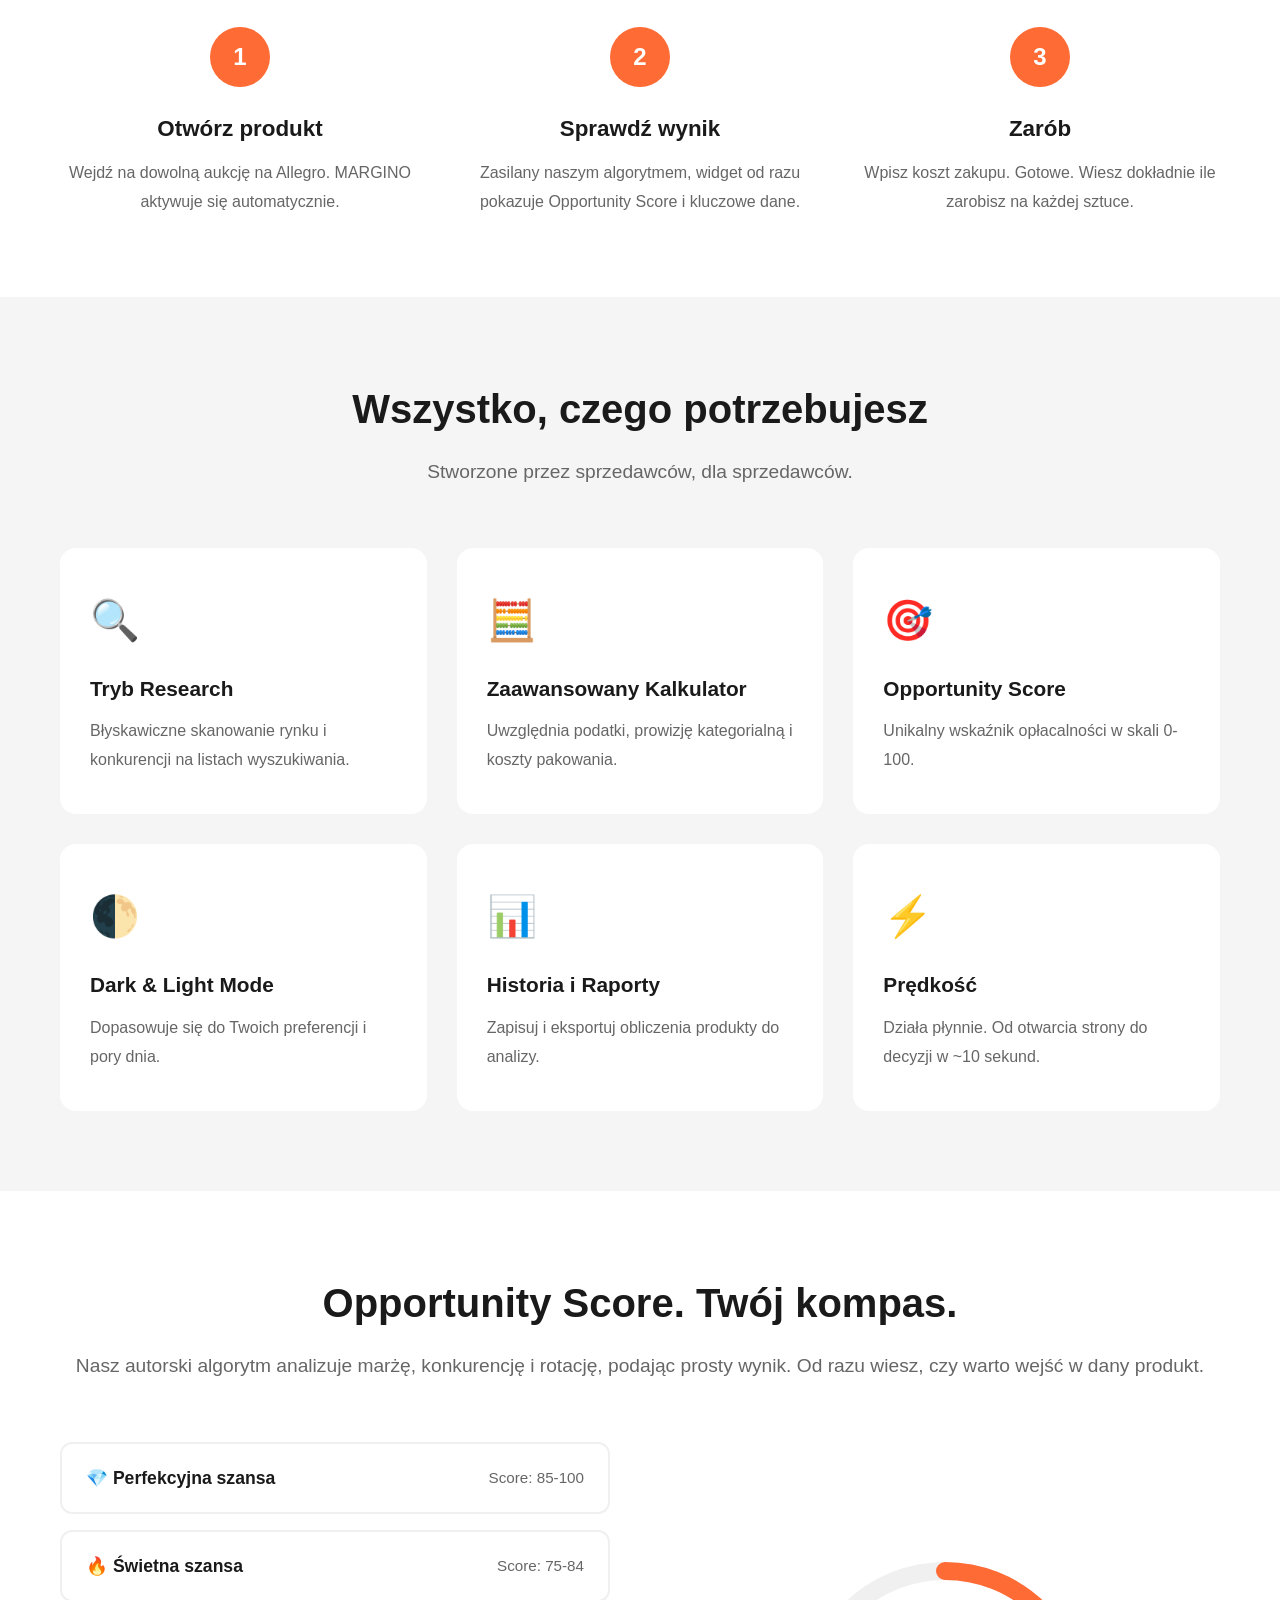
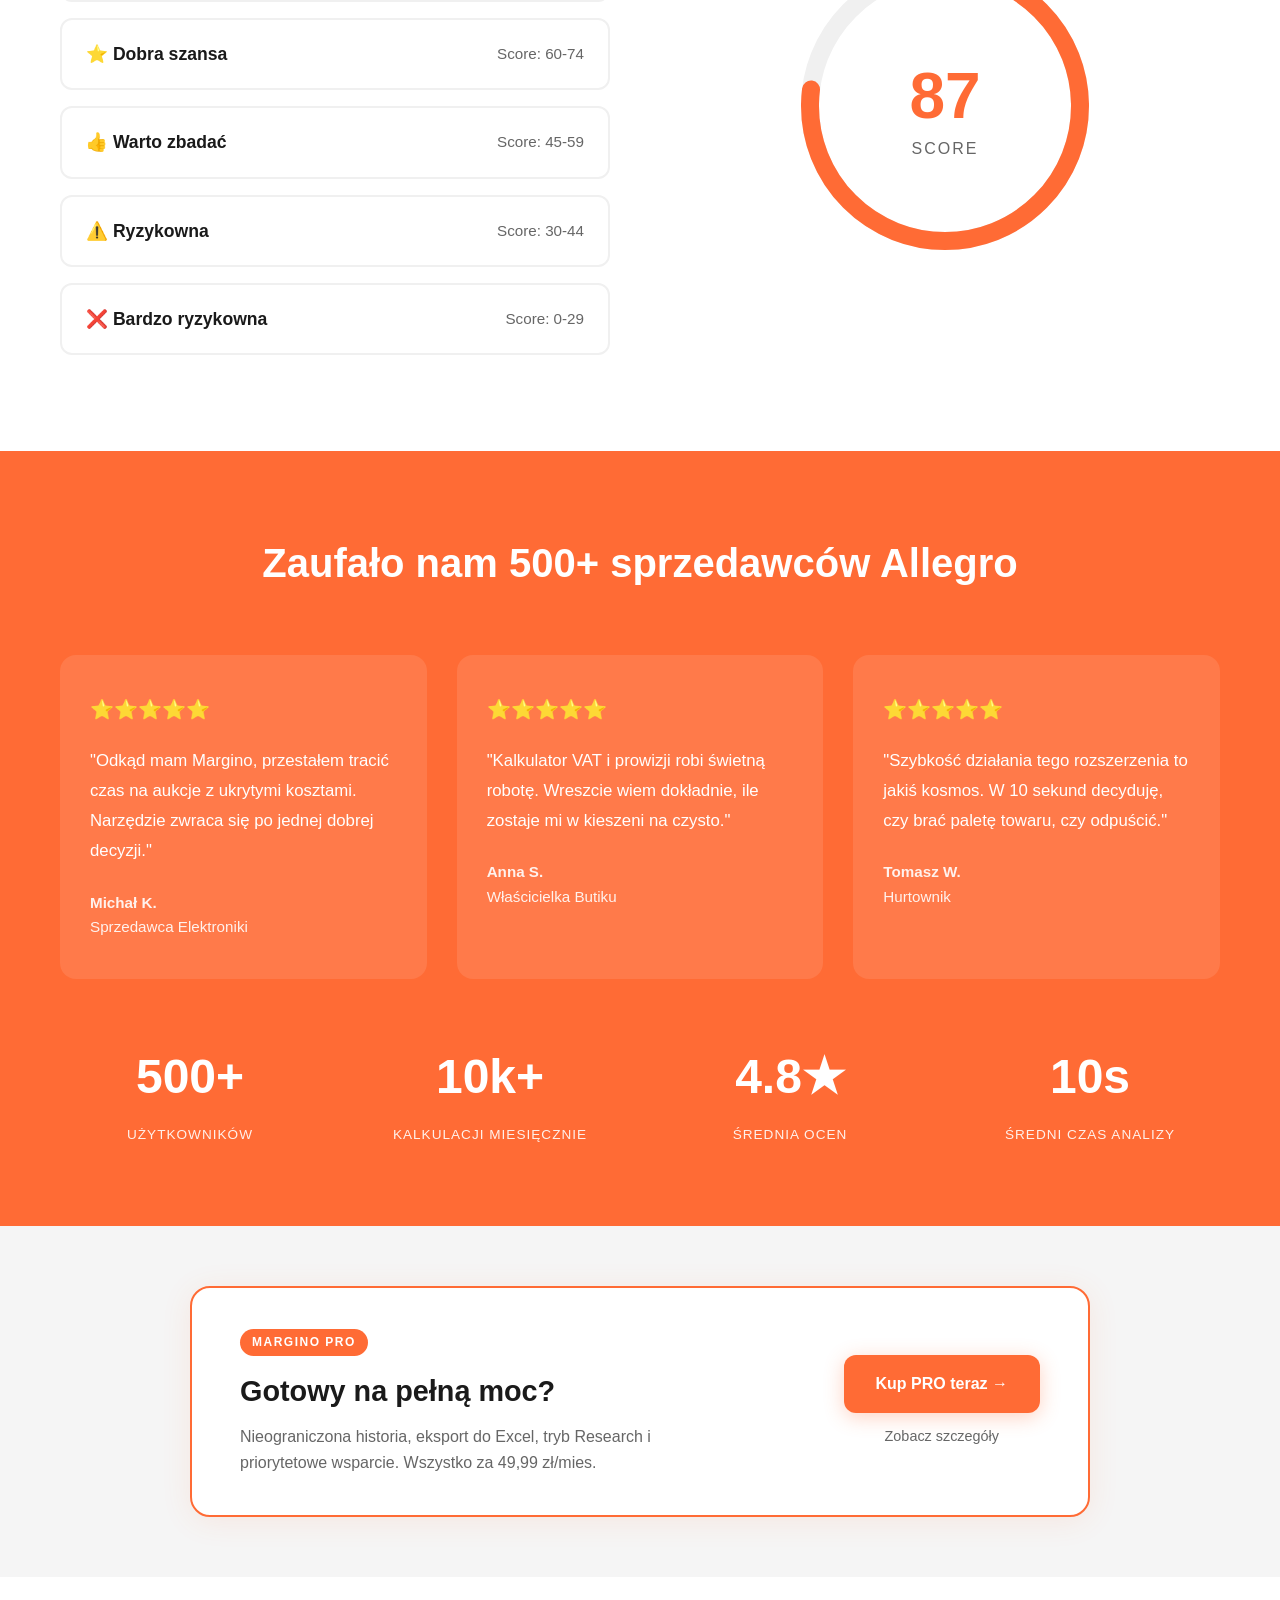
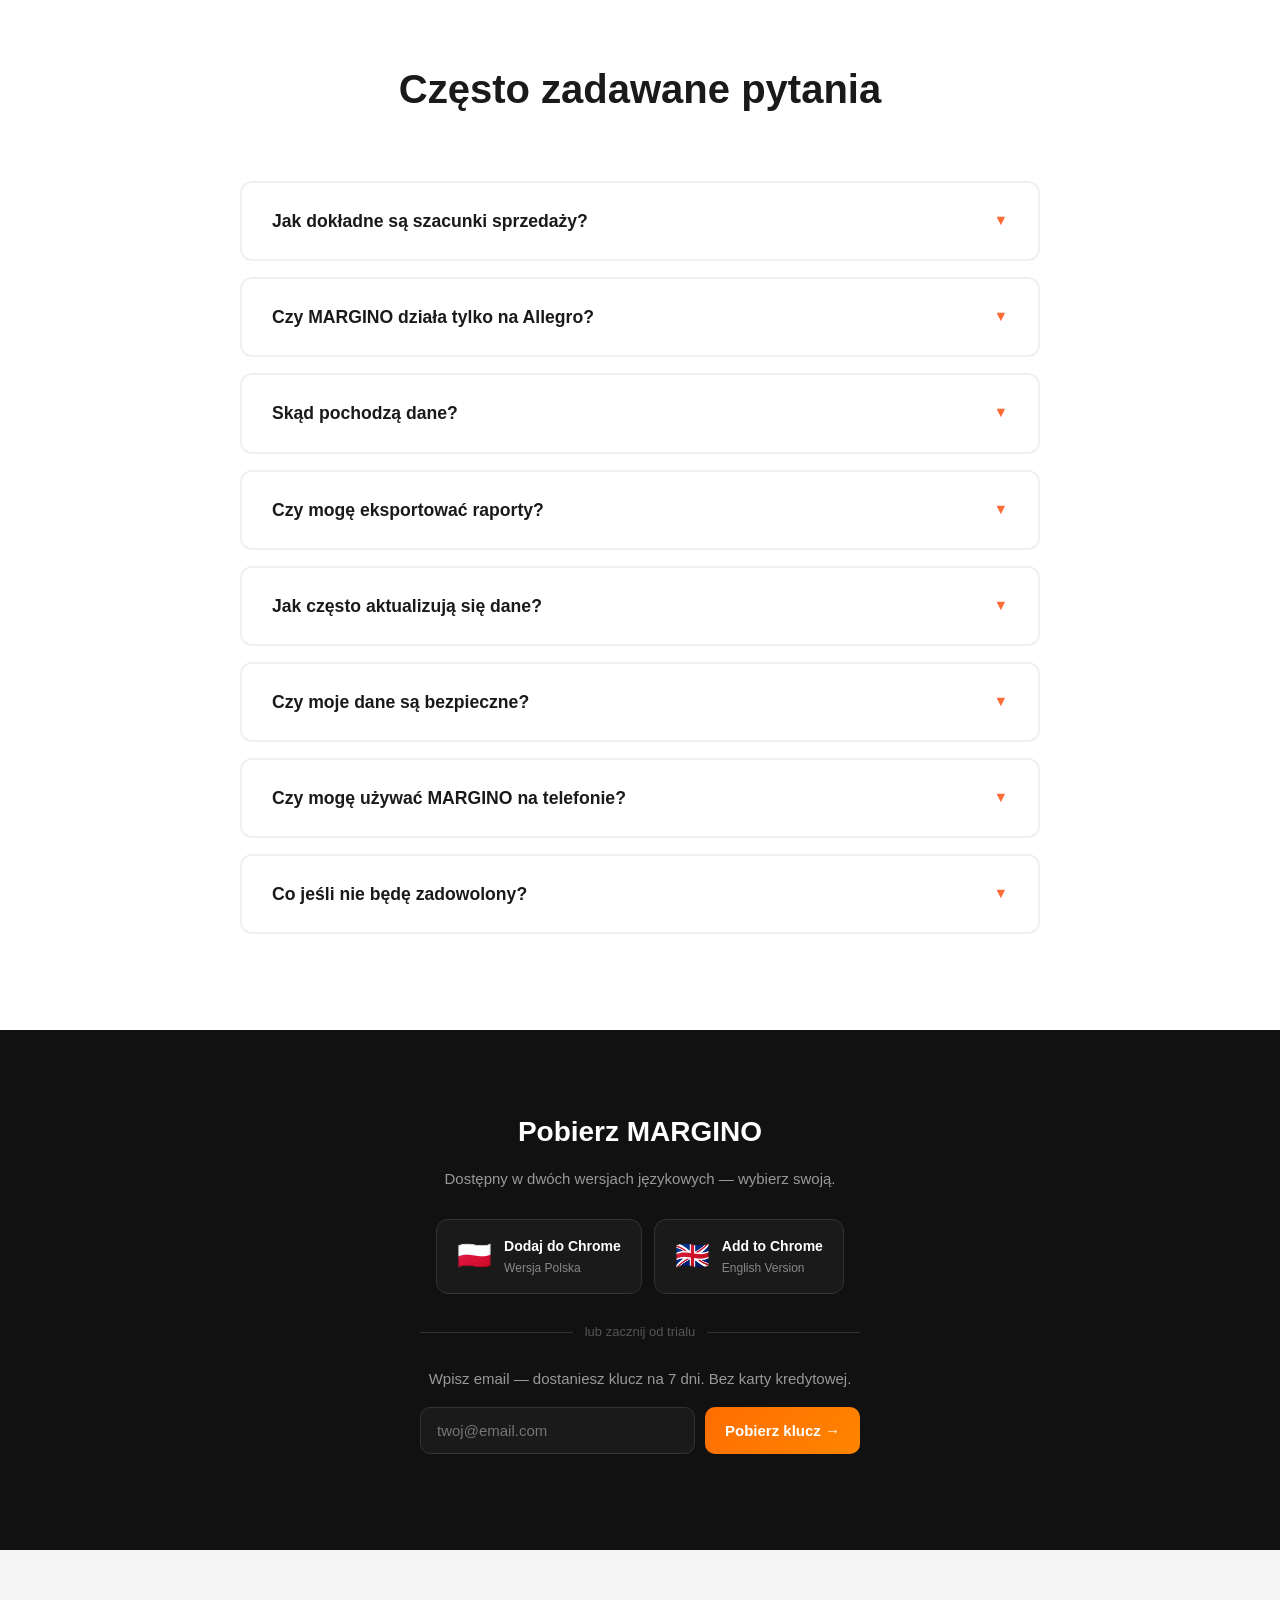
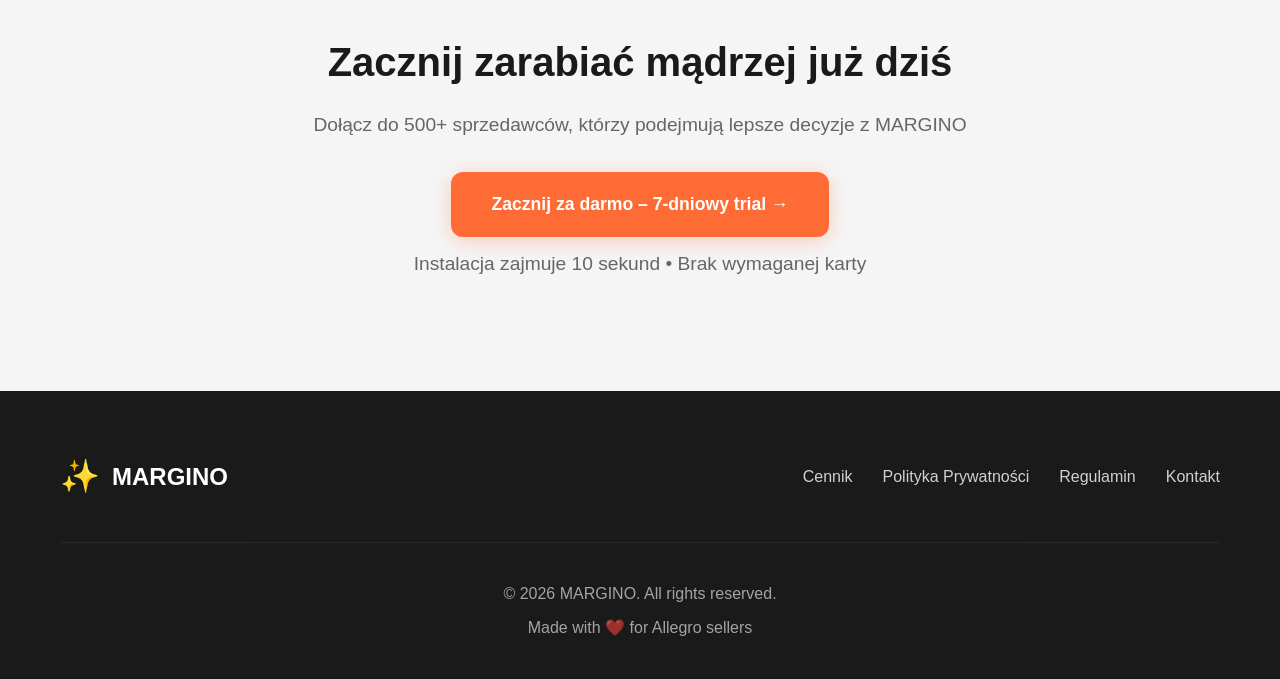
==== commit 015ec16d: "Add files via upload" ====
--- a/index.html
+++ b/index.html
@@ -357,37 +357,46 @@
         }
         .pro-cta-text h2 { text-align: center; }
         .pro-cta-text p { max-width: 100%; }
+        .pro-cta-btn-primary { white-space: normal; }
       }
     </style>
 
     <!-- FAQ -->
-    <section class="faq">
+    <section class="faq" id="faq">
         <div class="container">
             <h2>Często zadawane pytania</h2>
             <div class="faq-list">
-                <div class="faq-item">
-                    <div class="faq-question">Jak dokładne są szacunki sprzedaży? ▼</div>
-                </div>
-                <div class="faq-item">
-                    <div class="faq-question">Czy MARGINO działa tylko na Allegro? ▼</div>
-                </div>
-                <div class="faq-item">
-                    <div class="faq-question">Skąd pochodzą dane? ▼</div>
-                </div>
-                <div class="faq-item">
-                    <div class="faq-question">Czy mogę eksportować raporty? ▼</div>
-                </div>
-                <div class="faq-item">
-                    <div class="faq-question">Jak często aktualizują się dane? ▼</div>
-                </div>
-                <div class="faq-item">
-                    <div class="faq-question">Czy moje dane są bezpieczne? ▼</div>
-                </div>
-                <div class="faq-item">
-                    <div class="faq-question">Czy mogę używać MARGINO na telefonie? ▼</div>
-                </div>
-                <div class="faq-item">
-                    <div class="faq-question">Co jeśli nie będę zadowolony? ▼</div>
+                <div class="faq-item" onclick="toggleFaq(this)">
+                    <div class="faq-question">Jak dokładne są szacunki sprzedaży? <span class="faq-arrow">▼</span></div>
+                    <div class="faq-answer"><p>Nasze szacunki oparte są na publicznych danych Allegro i algorytmach estymacyjnych. Są to przybliżenia, nie gwarancje — dokładność wynosi ok. 70-85%. Traktuj je jako wskazówkę, nie pewnik.</p></div>
+                </div>
+                <div class="faq-item" onclick="toggleFaq(this)">
+                    <div class="faq-question">Czy MARGINO działa tylko na Allegro? <span class="faq-arrow">▼</span></div>
+                    <div class="faq-answer"><p>Tak, obecnie MARGINO jest zoptymalizowane wyłącznie pod platformę Allegro. Plany na integrację z innymi platformami są w toku.</p></div>
+                </div>
+                <div class="faq-item" onclick="toggleFaq(this)">
+                    <div class="faq-question">Skąd pochodzą dane? <span class="faq-arrow">▼</span></div>
+                    <div class="faq-answer"><p>Dane pobierane są bezpośrednio ze stron produktów Allegro (publiczne informacje) oraz z naszych własnych algorytmów analizujących trendy i prowizje kategorialne.</p></div>
+                </div>
+                <div class="faq-item" onclick="toggleFaq(this)">
+                    <div class="faq-question">Czy mogę eksportować raporty? <span class="faq-arrow">▼</span></div>
+                    <div class="faq-answer"><p>Eksport do CSV i Excel dostępny jest w wersji PRO. W wersji trial masz pełny dostęp przez 7 dni.</p></div>
+                </div>
+                <div class="faq-item" onclick="toggleFaq(this)">
+                    <div class="faq-question">Jak często aktualizują się dane? <span class="faq-arrow">▼</span></div>
+                    <div class="faq-answer"><p>Dane są pobierane w czasie rzeczywistym przy każdym otwarciu strony produktu — zawsze masz aktualne informacje z Allegro.</p></div>
+                </div>
+                <div class="faq-item" onclick="toggleFaq(this)">
+                    <div class="faq-question">Czy moje dane są bezpieczne? <span class="faq-arrow">▼</span></div>
+                    <div class="faq-answer"><p>MARGINO nie przechowuje danych Twojego konta Allegro ani historii przeglądania. Szczegóły znajdziesz w <a href="privacy-policy.html">Polityce Prywatności</a>.</p></div>
+                </div>
+                <div class="faq-item" onclick="toggleFaq(this)">
+                    <div class="faq-question">Czy mogę używać MARGINO na telefonie? <span class="faq-arrow">▼</span></div>
+                    <div class="faq-answer"><p>MARGINO to rozszerzenie do przeglądarki Chrome na komputerze. Na telefonie nie jest dostępne, ponieważ Chrome mobile nie obsługuje rozszerzeń.</p></div>
+                </div>
+                <div class="faq-item" onclick="toggleFaq(this)">
+                    <div class="faq-question">Co jeśli nie będę zadowolony? <span class="faq-arrow">▼</span></div>
+                    <div class="faq-answer"><p>Oferujemy 14-dniową gwarancję zwrotu pieniędzy dla nowych użytkowników PRO. Wystarczy napisać na <a href="mailto:call2margino@gmail.com">call2margino@gmail.com</a> — zwrócimy pełną kwotę bez pytań.</p></div>
                 </div>
             </div>
         </div>
@@ -474,6 +483,7 @@
       }
       .trial-form input {
         flex: 1;
+        min-width: 0;
         padding: 14px 16px;
         border-radius: 10px;
         border: 1px solid #333;
@@ -484,7 +494,7 @@
       }
       .trial-form input:focus { border-color: #ff6d00; }
       .trial-form button {
-        padding: 14px 22px;
+        padding: 14px 20px;
         background: linear-gradient(135deg, #ff6d00, #ff8500);
         color: #fff;
         border: none;
@@ -493,9 +503,20 @@
         font-weight: 600;
         cursor: pointer;
         white-space: nowrap;
+        flex-shrink: 0;
         transition: opacity .2s;
       }
       .trial-form button:disabled { opacity: .5; cursor: not-allowed; }
+
+      @media (max-width: 500px) {
+        .trial-form {
+          flex-direction: column;
+        }
+        .trial-form button {
+          width: 100%;
+          padding: 16px;
+        }
+      }
 
       /* CWS buttons */
       .cws-buttons {
@@ -543,9 +564,82 @@
         font-size: 13px;
         white-space: nowrap;
       }
+
+      /* FAQ toggle */
+      .faq-item {
+        cursor: pointer;
+      }
+      .faq-question {
+        display: flex;
+        justify-content: space-between;
+        align-items: flex-start;
+        gap: 12px;
+      }
+      .faq-arrow {
+        flex-shrink: 0;
+        transition: transform 0.3s;
+        color: var(--primary);
+        font-size: 0.9rem;
+        margin-top: 2px;
+      }
+      .faq-item.active .faq-arrow {
+        transform: rotate(180deg);
+      }
+      .faq-answer {
+        max-height: 0;
+        overflow: hidden;
+        transition: max-height 0.35s ease;
+        padding: 0 30px;
+      }
+      .faq-item.active .faq-answer {
+        max-height: 300px;
+        padding: 0 30px 24px;
+      }
     </style>
 
+    <!-- FOOTER CTA -->
+    <section class="footer-cta">
+        <div class="container">
+            <h2>Zacznij zarabiać mądrzej już dziś</h2>
+            <p>Dołącz do 500+ sprzedawców, którzy podejmują lepsze decyzje z MARGINO</p>
+            <a href="#trial" class="cta-button">Zacznij za darmo – 7-dniowy trial →</a>
+            <p class="cta-subtext">Instalacja zajmuje 10 sekund • Brak wymaganej karty</p>
+        </div>
+    </section>
+
+    <!-- FOOTER -->
+    <footer class="footer">
+        <div class="container">
+            <div class="footer-content">
+                <div class="footer-logo">
+                    <span class="logo-icon">✨</span>
+                    <span class="logo-text">MARGINO</span>
+                </div>
+                <div class="footer-links">
+                    <a href="pricing.html">Cennik</a>
+                    <a href="privacy-policy.html">Polityka Prywatności</a>
+                    <a href="terms.html">Regulamin</a>
+                    <a href="contact.html">Kontakt</a>
+                </div>
+            </div>
+            <div class="footer-bottom">
+                <p>© 2026 MARGINO. All rights reserved.</p>
+                <p>Made with ❤️ for Allegro sellers</p>
+            </div>
+        </div>
+    </footer>
+
     <script>
+      // FAQ toggle
+      function toggleFaq(item) {
+        const isActive = item.classList.contains('active');
+        // close all
+        document.querySelectorAll('.faq-item').forEach(el => el.classList.remove('active'));
+        // open clicked if it wasn't open
+        if (!isActive) item.classList.add('active');
+      }
+
+      // Trial form
       async function startTrial() {
         const email = document.getElementById("trial-email").value.trim();
         const btn = document.getElementById("trial-btn");
@@ -586,37 +680,5 @@
         }
       }
     </script>
-
-    <!-- FOOTER CTA -->
-    <section class="footer-cta">
-        <div class="container">
-            <h2>Zacznij zarabiać mądrzej już dziś</h2>
-            <p>Dołącz do 500+ sprzedawców, którzy podejmują lepsze decyzje z MARGINO</p>
-            <a href="#trial" class="cta-button">Zacznij za darmo – 7-dniowy trial →</a>
-            <p class="cta-subtext">Instalacja zajmuje 10 sekund • Brak wymaganej karty</p>
-        </div>
-    </section>
-
-    <!-- FOOTER -->
-    <footer class="footer">
-        <div class="container">
-            <div class="footer-content">
-                <div class="footer-logo">
-                    <span class="logo-icon">✨</span>
-                    <span class="logo-text">MARGINO</span>
-                </div>
-                <div class="footer-links">
-                    <a href="pricing.html">Cennik</a>
-                    <a href="#">Polityka Prywatności</a>
-                    <a href="#">Regulamin</a>
-                    <a href="mailto:call2margino@gmail.com">Kontakt</a>
-                </div>
-            </div>
-            <div class="footer-bottom">
-                <p>© 2026 MARGINO. All rights reserved.</p>
-                <p>Made with ❤️ for Allegro sellers</p>
-            </div>
-        </div>
-    </footer>
 </body>
 </html>
--- a/style.css
+++ b/style.css
@@ -2,6 +2,11 @@
     margin: 0;
     padding: 0;
     box-sizing: border-box;
+}
+
+html, body {
+    overflow-x: hidden;
+    max-width: 100%;
 }
 
 :root {
@@ -125,28 +130,32 @@
     border-radius: 16px;
     box-shadow: 0 10px 60px rgba(0,0,0,0.1);
     overflow: hidden;
+    width: 100%;
 }
 
 .calc-header {
     background: linear-gradient(135deg, var(--primary) 0%, var(--primary-light) 100%);
     color: white;
-    padding: 20px;
-    display: flex;
-    align-items: center;
-    gap: 12px;
+    padding: 16px 20px;
+    display: flex;
+    align-items: center;
+    gap: 10px;
     font-size: 0.9rem;
+    flex-wrap: wrap;
 }
 
 .calc-icon {
     font-size: 1.2rem;
+    flex-shrink: 0;
 }
 
 .calc-badge {
     margin-left: auto;
     background: rgba(255,255,255,0.2);
-    padding: 4px 12px;
+    padding: 4px 10px;
     border-radius: 20px;
-    font-size: 0.85rem;
+    font-size: 0.8rem;
+    white-space: nowrap;
 }
 
 .calc-body {
@@ -621,6 +630,7 @@
 .footer-links {
     display: flex;
     gap: 30px;
+    flex-wrap: wrap;
 }
 
 .footer-links a {
@@ -651,23 +661,122 @@
         grid-template-columns: 1fr;
         gap: 40px;
     }
-    
+
     .hero h1 {
         font-size: 2.5rem;
     }
-    
+
     .pain-points,
     .steps,
     .features-grid,
     .testimonials {
         grid-template-columns: 1fr;
     }
-    
+
     .opportunity-content {
         grid-template-columns: 1fr;
     }
-    
+
     .stats {
         grid-template-columns: repeat(2, 1fr);
     }
 }
+
+@media (max-width: 600px) {
+    .hero {
+        padding: 48px 0;
+    }
+
+    .hero h1 {
+        font-size: 2rem;
+    }
+
+    .hero-description {
+        font-size: 1rem;
+    }
+
+    .cta-button {
+        display: block;
+        text-align: center;
+        padding: 16px 24px;
+        font-size: 1rem;
+    }
+
+    .calculator-preview {
+        max-width: 100%;
+    }
+
+    .calc-header {
+        font-size: 0.82rem;
+        padding: 12px 14px;
+        gap: 8px;
+    }
+
+    .calc-badge {
+        font-size: 0.75rem;
+        padding: 3px 8px;
+        margin-left: 0;
+        width: 100%;
+        text-align: center;
+    }
+
+    .calc-body {
+        padding: 16px;
+    }
+
+    .calc-row {
+        font-size: 0.9rem;
+    }
+
+    .calc-actions {
+        grid-template-columns: 1fr;
+    }
+
+    .old-way h2,
+    .how-it-works h2,
+    .features h2,
+    .opportunity-section h2,
+    .social-proof h2,
+    .faq h2,
+    .footer-cta h2 {
+        font-size: 1.8rem;
+    }
+
+    .section-subtitle {
+        font-size: 1rem;
+    }
+
+    .solution-badge {
+        font-size: 1rem;
+        border-radius: 16px;
+    }
+
+    .score-circle {
+        width: 220px;
+        height: 220px;
+    }
+
+    .score-number {
+        font-size: 3rem;
+    }
+
+    .stats {
+        grid-template-columns: repeat(2, 1fr);
+        gap: 24px;
+    }
+
+    .stat-number {
+        font-size: 2rem;
+    }
+
+    .footer-content {
+        flex-direction: column;
+        gap: 24px;
+        text-align: center;
+    }
+
+    .footer-links {
+        justify-content: center;
+        gap: 16px;
+    }
+}
